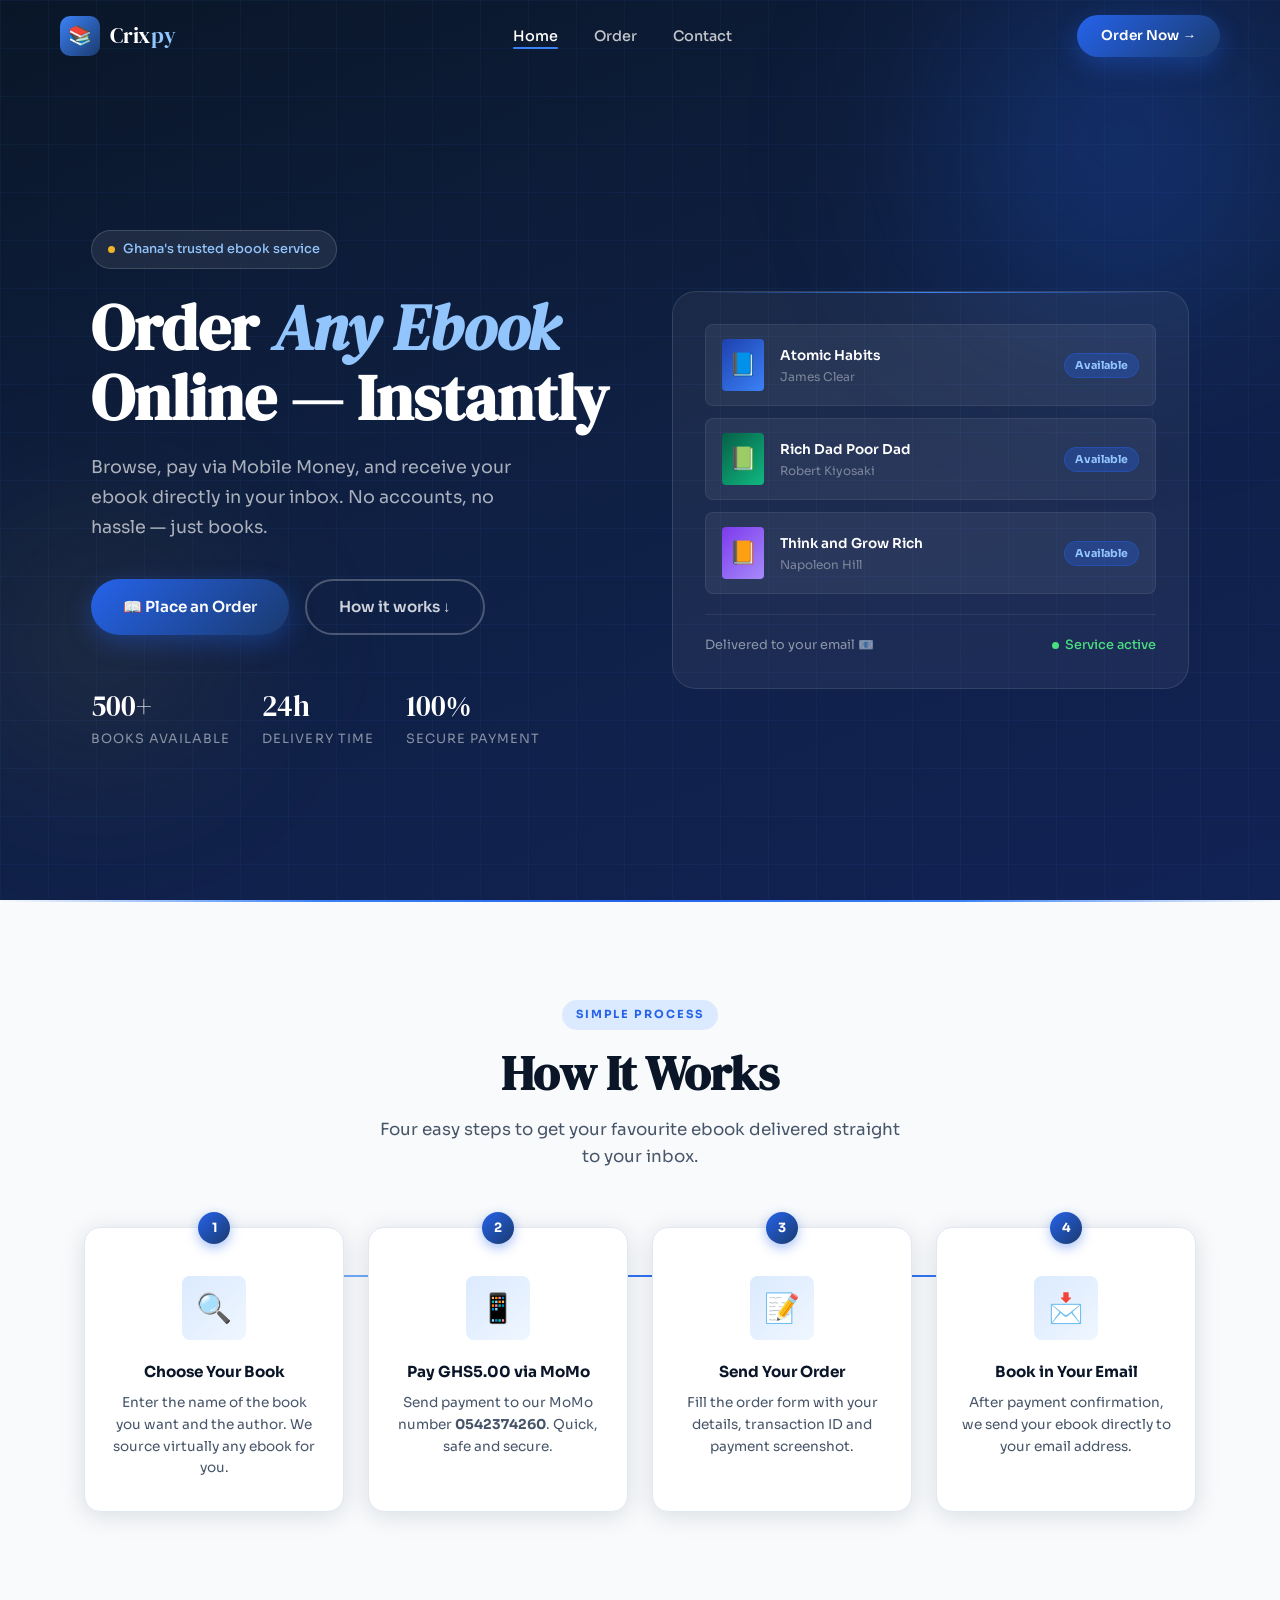
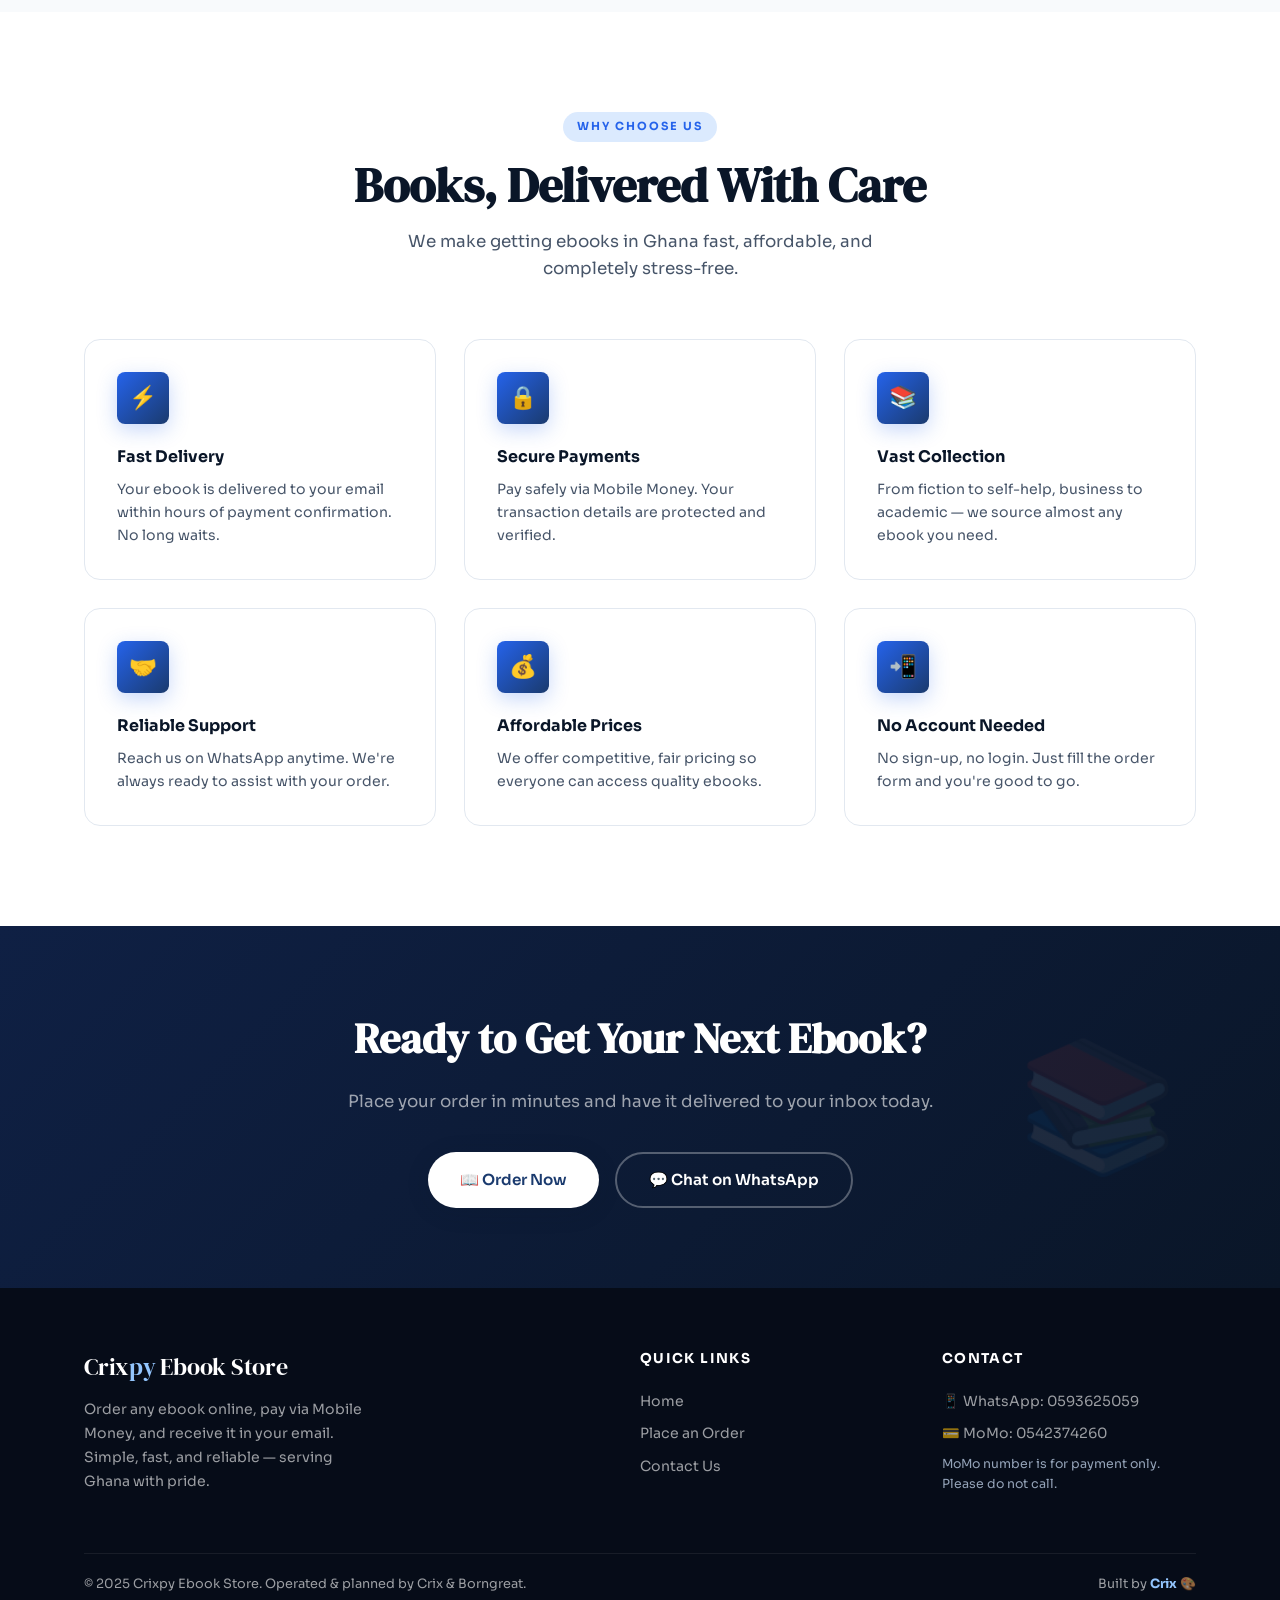
==== index.html @ cec389f7 "Update footer text for Crixpy Ebook Store" ====
<!DOCTYPE html>
<html lang="en">
<head>
  <meta charset="UTF-8" />
  <meta name="viewport" content="width=device-width, initial-scale=1.0" />
  <title>Crixpy Ebook Store — Order Any Ebook Online</title>
  <meta name="description" content="Order any ebook online, pay via Mobile Money, and receive it in your email. Fast, easy, and reliable." />
  <link rel="stylesheet" href="style.css" />
  <link rel="icon" href="data:image/svg+xml,<svg xmlns='http://www.w3.org/2000/svg' viewBox='0 0 100 100'><text y='.9em' font-size='90'>📚</text></svg>" />
</head>
<body>

  <!-- ════════════ NAVBAR ════════════ -->
  <nav class="navbar" id="navbar">
    <div class="nav-inner">
      <a href="index.html" class="nav-logo">
        <div class="nav-logo-icon">📚</div>
        <span class="nav-logo-text">Crix<span>py</span></span>
      </a>
      <ul class="nav-links">
        <li><a href="index.html">Home</a></li>
        <li><a href="order.html">Order</a></li>
        <li><a href="contact.html">Contact</a></li>
      </ul>
      <a href="order.html" class="btn btn-primary nav-cta" style="padding:10px 24px;font-size:0.85rem;">Order Now →</a>
      <button class="hamburger" id="hamburger" aria-label="Menu">
        <span></span><span></span><span></span>
      </button>
    </div>
  </nav>

  <!-- Mobile Menu -->
  <div class="mobile-menu" id="mobileMenu">
    <a href="index.html">🏠 Home</a>
    <a href="order.html">📖 Order</a>
    <a href="contact.html">📬 Contact</a>
    <a href="order.html" class="btn btn-primary" style="text-align:center;border-radius:8px;">Order Now →</a>
  </div>

  <!-- ════════════ HERO ════════════ -->
  <section class="hero">
    <div class="hero-bg-grid"></div>
    <div class="hero-orb hero-orb-1"></div>
    <div class="hero-orb hero-orb-2"></div>

    <div class="hero-inner">
      <!-- Left -->
      <div class="hero-content">
        <div class="hero-badge">
          <div class="hero-badge-dot"></div>
          Ghana's trusted ebook service
        </div>
        <h1 class="hero-title">
          Order <em>Any Ebook</em><br>Online — Instantly
        </h1>
        <p class="hero-sub">
          Browse, pay via Mobile Money, and receive your ebook directly in your inbox. No accounts, no hassle — just books.
        </p>
        <div class="hero-actions">
          <a href="order.html" class="btn btn-primary">📖 Place an Order</a>
          <a href="#how-it-works" class="btn btn-outline" style="color:rgba(255,255,255,0.8);border-color:rgba(255,255,255,0.25);">How it works ↓</a>
        </div>
        <div class="hero-stats">
          <div>
            <div class="hero-stat-num">500+</div>
            <div class="hero-stat-label">Books available</div>
          </div>
          <div>
            <div class="hero-stat-num">24h</div>
            <div class="hero-stat-label">Delivery time</div>
          </div>
          <div>
            <div class="hero-stat-num">100%</div>
            <div class="hero-stat-label">Secure payment</div>
          </div>
        </div>
      </div>

      <!-- Right visual -->
      <div class="hero-visual">
        <div class="hero-card">
          <div class="hero-book-stack">
            <div class="hero-book-item">
              <div class="hero-book-cover" style="background:linear-gradient(135deg,#1e40af,#3b82f6);">📘</div>
              <div class="hero-book-info">
                <div class="hero-book-title">Atomic Habits</div>
                <div class="hero-book-author">James Clear</div>
              </div>
              <div class="hero-book-badge">Available</div>
            </div>
            <div class="hero-book-item">
              <div class="hero-book-cover" style="background:linear-gradient(135deg,#065f46,#10b981);">📗</div>
              <div class="hero-book-info">
                <div class="hero-book-title">Rich Dad Poor Dad</div>
                <div class="hero-book-author">Robert Kiyosaki</div>
              </div>
              <div class="hero-book-badge">Available</div>
            </div>
            <div class="hero-book-item">
              <div class="hero-book-cover" style="background:linear-gradient(135deg,#7c3aed,#a78bfa);">📙</div>
              <div class="hero-book-info">
                <div class="hero-book-title">Think and Grow Rich</div>
                <div class="hero-book-author">Napoleon Hill</div>
              </div>
              <div class="hero-book-badge">Available</div>
            </div>
          </div>
          <div class="hero-card-footer">
            <span class="hero-card-footer-text">Delivered to your email 📧</span>
            <span class="hero-card-footer-badge">
              <span class="badge-dot-green"></span> Service active
            </span>
          </div>
        </div>
      </div>
    </div>
  </section>

  <!-- ════════════ HOW IT WORKS ════════════ -->
  <section class="how-it-works" id="how-it-works">
    <div class="container">
      <div class="text-center">
        <span class="section-label">Simple Process</span>
        <h2 class="section-title">How It Works</h2>
        <p class="section-sub">Four easy steps to get your favourite ebook delivered straight to your inbox.</p>
      </div>

      <div class="steps-grid">
        <div class="step-card">
          <div class="step-number">1</div>
          <div class="step-icon">🔍</div>
          <div class="step-title">Choose Your Book</div>
          <p class="step-desc">Enter the name of the book you want and the author. We source virtually any ebook for you.</p>
        </div>
        <div class="step-card">
          <div class="step-number">2</div>
          <div class="step-icon">📱</div>
          <div class="step-title">Pay GHS5.00 via MoMo</div>
          <p class="step-desc">Send payment to our MoMo number <strong>0542374260</strong>. Quick, safe and secure.</p>
        </div>
        <div class="step-card">
          <div class="step-number">3</div>
          <div class="step-icon">📝</div>
          <div class="step-title">Send Your Order</div>
          <p class="step-desc">Fill the order form with your details, transaction ID and payment screenshot.</p>
        </div>
        <div class="step-card">
          <div class="step-number">4</div>
          <div class="step-icon">📩</div>
          <div class="step-title">Book in Your Email</div>
          <p class="step-desc">After payment confirmation, we send your ebook directly to your email address.</p>
        </div>
      </div>
    </div>
  </section>

  <!-- ════════════ WHY US ════════════ -->
  <section class="why-us">
    <div class="container">
      <div class="text-center">
        <span class="section-label">Why Choose Us</span>
        <h2 class="section-title">Books, Delivered With Care</h2>
        <p class="section-sub">We make getting ebooks in Ghana fast, affordable, and completely stress-free.</p>
      </div>

      <div class="features-grid">
        <div class="feature-card">
          <div class="feature-icon">⚡</div>
          <div class="feature-title">Fast Delivery</div>
          <p class="feature-desc">Your ebook is delivered to your email within hours of payment confirmation. No long waits.</p>
        </div>
        <div class="feature-card">
          <div class="feature-icon">🔒</div>
          <div class="feature-title">Secure Payments</div>
          <p class="feature-desc">Pay safely via Mobile Money. Your transaction details are protected and verified.</p>
        </div>
        <div class="feature-card">
          <div class="feature-icon">📚</div>
          <div class="feature-title">Vast Collection</div>
          <p class="feature-desc">From fiction to self-help, business to academic — we source almost any ebook you need.</p>
        </div>
        <div class="feature-card">
          <div class="feature-icon">🤝</div>
          <div class="feature-title">Reliable Support</div>
          <p class="feature-desc">Reach us on WhatsApp anytime. We're always ready to assist with your order.</p>
        </div>
        <div class="feature-card">
          <div class="feature-icon">💰</div>
          <div class="feature-title">Affordable Prices</div>
          <p class="feature-desc">We offer competitive, fair pricing so everyone can access quality ebooks.</p>
        </div>
        <div class="feature-card">
          <div class="feature-icon">📲</div>
          <div class="feature-title">No Account Needed</div>
          <p class="feature-desc">No sign-up, no login. Just fill the order form and you're good to go.</p>
        </div>
      </div>
    </div>
  </section>

  <!-- ════════════ CTA BANNER ════════════ -->
  <section class="cta-banner">
    <div class="cta-inner">
      <h2 class="cta-title">Ready to Get Your Next Ebook?</h2>
      <p class="cta-sub">Place your order in minutes and have it delivered to your inbox today.</p>
      <div class="cta-actions">
        <a href="order.html" class="btn btn-white">📖 Order Now</a>
        <a href="https://wa.me/233593625059" target="_blank" class="btn btn-outline" style="color:#fff;border-color:rgba(255,255,255,0.3);">💬 Chat on WhatsApp</a>
      </div>
    </div>
  </section>

  <!-- ════════════ FOOTER ════════════ -->
  <footer class="footer">
    <div class="container">
      <div class="footer-grid">
        <div class="footer-brand">
          <span class="nav-logo-text">Crix<span style="color:var(--blue-300);">py</span> Ebook Store</span>
          <p>Order any ebook online, pay via Mobile Money, and receive it in your email. Simple, fast, and reliable — serving Ghana with pride.</p>
        </div>
        <div class="footer-col">
          <h4>Quick Links</h4>
          <a href="index.html">Home</a>
          <a href="order.html">Place an Order</a>
          <a href="contact.html">Contact Us</a>
        </div>
        <div class="footer-col">
          <h4>Contact</h4>
          <p>📱 WhatsApp: 0593625059</p>
          <p>💳 MoMo: 0542374260</p>
          <p style="font-size:0.78rem;color:var(--gray-400);margin-top:4px;">MoMo number is for payment only.<br>Please do not call.</p>
        </div>
      </div>
      <div class="footer-bottom">
        <span>© 2025 Crixpy Ebook Store. Operated & planned by Crix & Borngreat.</span>
        <span>Built by <strong style="color:var(--blue-300);">Crix</strong> 🎨</span>
      </div>
    </div>
  </footer>

  <script src="script.js"></script>
</body>
</html>
---- style.css ----
/* ============================================
   CRIXPY EBOOK STORE — Global Stylesheet
   ============================================ */

@import url('https://fonts.googleapis.com/css2?family=Sora:wght@300;400;500;600;700;800&family=DM+Serif+Display:ital@0;1&display=swap');

/* ── CSS Variables ── */
:root {
  --blue-900: #0a1628;
  --blue-800: #0f2044;
  --blue-700: #1a3a6e;
  --blue-600: #1e4d9b;
  --blue-500: #2563eb;
  --blue-400: #3b82f6;
  --blue-300: #93c5fd;
  --blue-100: #dbeafe;
  --gold:     #f0b429;
  --white:    #ffffff;
  --gray-50:  #f8fafc;
  --gray-100: #f1f5f9;
  --gray-200: #e2e8f0;
  --gray-400: #94a3b8;
  --gray-600: #475569;
  --gray-800: #1e293b;
  --black:    #060c18;

  --font-display: 'DM Serif Display', serif;
  --font-body:    'Sora', sans-serif;

  --radius-sm: 8px;
  --radius-md: 16px;
  --radius-lg: 24px;
  --radius-xl: 40px;

  --shadow-card: 0 4px 24px rgba(10, 22, 40, 0.12);
  --shadow-float: 0 16px 48px rgba(10, 22, 40, 0.22);
  --shadow-glow:  0 0 40px rgba(37, 99, 235, 0.25);

  --transition: all 0.35s cubic-bezier(0.4, 0, 0.2, 1);
}

/* ── Reset ── */
*, *::before, *::after { box-sizing: border-box; margin: 0; padding: 0; }
html { scroll-behavior: smooth; font-size: 16px; }
body {
  font-family: var(--font-body);
  background: var(--white);
  color: var(--gray-800);
  line-height: 1.6;
  overflow-x: hidden;
}
img { max-width: 100%; display: block; }
a { text-decoration: none; color: inherit; }
ul { list-style: none; }
button { cursor: pointer; font-family: var(--font-body); }

/* ── Utility ── */
.container { max-width: 1160px; margin: 0 auto; padding: 0 24px; }
.section-label {
  display: inline-block;
  font-size: 0.7rem;
  font-weight: 700;
  letter-spacing: 0.18em;
  text-transform: uppercase;
  color: var(--blue-500);
  background: var(--blue-100);
  padding: 6px 14px;
  border-radius: 100px;
  margin-bottom: 16px;
}
.section-title {
  font-family: var(--font-display);
  font-size: clamp(2rem, 5vw, 3rem);
  color: var(--blue-900);
  line-height: 1.15;
  margin-bottom: 16px;
}
.section-sub {
  color: var(--gray-600);
  font-size: 1.05rem;
  max-width: 540px;
}
.text-center { text-align: center; }
.text-center .section-sub { margin: 0 auto; }

/* ── Buttons ── */
.btn {
  display: inline-flex;
  align-items: center;
  gap: 8px;
  padding: 14px 32px;
  border-radius: 100px;
  font-size: 0.95rem;
  font-weight: 600;
  border: none;
  transition: var(--transition);
  position: relative;
  overflow: hidden;
}
.btn::after {
  content: '';
  position: absolute;
  inset: 0;
  background: rgba(255,255,255,0.12);
  opacity: 0;
  transition: opacity 0.25s;
}
.btn:hover::after { opacity: 1; }
.btn-primary {
  background: linear-gradient(135deg, var(--blue-500), var(--blue-700));
  color: var(--white);
  box-shadow: 0 8px 24px rgba(37, 99, 235, 0.35);
}
.btn-primary:hover {
  transform: translateY(-2px);
  box-shadow: 0 14px 32px rgba(37, 99, 235, 0.45);
}
.btn-outline {
  background: transparent;
  color: var(--blue-500);
  border: 2px solid var(--blue-400);
}
.btn-outline:hover {
  background: var(--blue-100);
  transform: translateY(-2px);
}
.btn-white {
  background: var(--white);
  color: var(--blue-700);
  box-shadow: var(--shadow-card);
}
.btn-white:hover { transform: translateY(-2px); box-shadow: var(--shadow-float); }

/* ── NAV ── */
.navbar {
  position: fixed;
  top: 0; left: 0; right: 0;
  z-index: 1000;
  padding: 0 24px;
  transition: var(--transition);
}
.navbar.scrolled {
  background: rgba(10, 22, 40, 0.92);
  backdrop-filter: blur(16px);
  border-bottom: 1px solid rgba(255,255,255,0.07);
  box-shadow: 0 4px 24px rgba(0,0,0,0.3);
}
.nav-inner {
  max-width: 1160px;
  margin: 0 auto;
  display: flex;
  align-items: center;
  justify-content: space-between;
  height: 72px;
}
.nav-logo {
  display: flex;
  align-items: center;
  gap: 10px;
}
.nav-logo-icon {
  width: 40px; height: 40px;
  background: linear-gradient(135deg, var(--blue-400), var(--blue-700));
  border-radius: 10px;
  display: flex;
  align-items: center;
  justify-content: center;
  font-size: 1.2rem;
}
.nav-logo-text {
  font-family: var(--font-display);
  font-size: 1.35rem;
  color: var(--white);
  letter-spacing: -0.01em;
}
.nav-logo-text span { color: var(--blue-300); }
.nav-links {
  display: flex;
  align-items: center;
  gap: 36px;
}
.nav-links a {
  color: rgba(255,255,255,0.75);
  font-size: 0.9rem;
  font-weight: 500;
  transition: color 0.2s;
  position: relative;
}
.nav-links a::after {
  content: '';
  position: absolute;
  bottom: -4px; left: 0; right: 0;
  height: 2px;
  background: var(--blue-400);
  transform: scaleX(0);
  transform-origin: left;
  transition: transform 0.3s;
  border-radius: 2px;
}
.nav-links a:hover, .nav-links a.active { color: var(--white); }
.nav-links a:hover::after, .nav-links a.active::after { transform: scaleX(1); }
.nav-cta { margin-left: 8px; }
.hamburger {
  display: none;
  flex-direction: column;
  gap: 5px;
  background: none;
  border: none;
  padding: 8px;
}
.hamburger span {
  display: block;
  width: 24px; height: 2px;
  background: var(--white);
  border-radius: 2px;
  transition: var(--transition);
}
.hamburger.open span:nth-child(1) { transform: translateY(7px) rotate(45deg); }
.hamburger.open span:nth-child(2) { opacity: 0; }
.hamburger.open span:nth-child(3) { transform: translateY(-7px) rotate(-45deg); }

/* Mobile nav */
.mobile-menu {
  display: none;
  position: fixed;
  top: 72px; left: 0; right: 0;
  background: rgba(10, 22, 40, 0.97);
  backdrop-filter: blur(16px);
  padding: 24px;
  z-index: 999;
  border-bottom: 1px solid rgba(255,255,255,0.1);
  flex-direction: column;
  gap: 16px;
  transform: translateY(-20px);
  opacity: 0;
  transition: var(--transition);
}
.mobile-menu.open {
  display: flex;
  transform: translateY(0);
  opacity: 1;
}
.mobile-menu a {
  color: rgba(255,255,255,0.85);
  font-size: 1.05rem;
  font-weight: 500;
  padding: 12px 0;
  border-bottom: 1px solid rgba(255,255,255,0.07);
  transition: color 0.2s;
}
.mobile-menu a:hover { color: var(--blue-300); }

/* ── HERO ── */
.hero {
  min-height: 100vh;
  background: linear-gradient(160deg, var(--blue-900) 0%, var(--blue-800) 50%, #112255 100%);
  position: relative;
  display: flex;
  align-items: center;
  padding-top: 80px;
  overflow: hidden;
}
.hero-bg-grid {
  position: absolute;
  inset: 0;
  background-image:
    linear-gradient(rgba(59,130,246,0.06) 1px, transparent 1px),
    linear-gradient(90deg, rgba(59,130,246,0.06) 1px, transparent 1px);
  background-size: 48px 48px;
}
.hero-orb {
  position: absolute;
  border-radius: 50%;
  filter: blur(80px);
  pointer-events: none;
}
.hero-orb-1 {
  width: 520px; height: 520px;
  background: radial-gradient(circle, rgba(37,99,235,0.35) 0%, transparent 70%);
  top: -120px; right: -100px;
  animation: float 7s ease-in-out infinite;
}
.hero-orb-2 {
  width: 360px; height: 360px;
  background: radial-gradient(circle, rgba(240,180,41,0.12) 0%, transparent 70%);
  bottom: 80px; left: -80px;
  animation: float 9s ease-in-out infinite reverse;
}
@keyframes float {
  0%, 100% { transform: translateY(0); }
  50%       { transform: translateY(-24px); }
}
.hero-inner {
  position: relative;
  z-index: 2;
  max-width: 1160px;
  margin: 0 auto;
  padding: 80px 24px;
  display: grid;
  grid-template-columns: 1fr 1fr;
  gap: 64px;
  align-items: center;
}
.hero-badge {
  display: inline-flex;
  align-items: center;
  gap: 8px;
  background: rgba(255,255,255,0.08);
  border: 1px solid rgba(255,255,255,0.15);
  border-radius: 100px;
  padding: 8px 16px;
  font-size: 0.8rem;
  color: var(--blue-300);
  font-weight: 500;
  margin-bottom: 24px;
  backdrop-filter: blur(8px);
  animation: fadeInUp 0.6s ease both;
}
.hero-badge-dot {
  width: 7px; height: 7px;
  background: var(--gold);
  border-radius: 50%;
  animation: pulse 2s ease-in-out infinite;
}
@keyframes pulse { 0%,100%{ opacity:1; transform:scale(1); } 50%{ opacity:0.5; transform:scale(1.4); } }
.hero-title {
  font-family: var(--font-display);
  font-size: clamp(2.6rem, 6vw, 4rem);
  color: var(--white);
  line-height: 1.1;
  margin-bottom: 20px;
  animation: fadeInUp 0.6s 0.1s ease both;
}
.hero-title em {
  font-style: italic;
  color: var(--blue-300);
}
.hero-sub {
  color: rgba(255,255,255,0.65);
  font-size: 1.1rem;
  line-height: 1.7;
  margin-bottom: 36px;
  max-width: 460px;
  animation: fadeInUp 0.6s 0.2s ease both;
}
.hero-actions {
  display: flex;
  gap: 16px;
  flex-wrap: wrap;
  animation: fadeInUp 0.6s 0.3s ease both;
}
.hero-stats {
  display: flex;
  gap: 32px;
  margin-top: 48px;
  animation: fadeInUp 0.6s 0.4s ease both;
}
.hero-stat-num {
  font-family: var(--font-display);
  font-size: 1.8rem;
  color: var(--white);
}
.hero-stat-label {
  font-size: 0.8rem;
  color: rgba(255,255,255,0.5);
  text-transform: uppercase;
  letter-spacing: 0.08em;
}
.hero-visual {
  animation: fadeInRight 0.8s 0.2s ease both;
  position: relative;
}
.hero-card {
  background: rgba(255,255,255,0.05);
  border: 1px solid rgba(255,255,255,0.1);
  border-radius: var(--radius-lg);
  padding: 32px;
  backdrop-filter: blur(12px);
  position: relative;
  overflow: hidden;
}
.hero-card::before {
  content: '';
  position: absolute;
  top: -1px; left: 20px; right: 20px;
  height: 2px;
  background: linear-gradient(90deg, transparent, var(--blue-400), transparent);
}
.hero-book-stack {
  display: flex;
  flex-direction: column;
  gap: 12px;
}
.hero-book-item {
  display: flex;
  align-items: center;
  gap: 16px;
  padding: 14px 16px;
  background: rgba(255,255,255,0.06);
  border-radius: var(--radius-sm);
  border: 1px solid rgba(255,255,255,0.07);
  transition: background 0.3s;
  animation: slideInRight 0.5s ease both;
}
.hero-book-item:nth-child(1) { animation-delay: 0.5s; }
.hero-book-item:nth-child(2) { animation-delay: 0.65s; }
.hero-book-item:nth-child(3) { animation-delay: 0.8s; }
.hero-book-item:hover { background: rgba(255,255,255,0.1); }
.hero-book-cover {
  width: 42px; height: 52px;
  border-radius: 4px;
  display: flex;
  align-items: center;
  justify-content: center;
  font-size: 1.4rem;
  flex-shrink: 0;
}
.hero-book-info { flex: 1; min-width: 0; }
.hero-book-title { color: var(--white); font-size: 0.85rem; font-weight: 600; }
.hero-book-author { color: rgba(255,255,255,0.4); font-size: 0.75rem; }
.hero-book-badge {
  font-size: 0.68rem;
  font-weight: 700;
  padding: 3px 10px;
  border-radius: 100px;
  background: rgba(37,99,235,0.3);
  color: var(--blue-300);
  border: 1px solid rgba(37,99,235,0.4);
  white-space: nowrap;
}
.hero-card-footer {
  margin-top: 20px;
  padding-top: 20px;
  border-top: 1px solid rgba(255,255,255,0.07);
  display: flex;
  align-items: center;
  justify-content: space-between;
}
.hero-card-footer-text { font-size: 0.8rem; color: rgba(255,255,255,0.5); }
.hero-card-footer-badge {
  display: flex;
  align-items: center;
  gap: 6px;
  font-size: 0.8rem;
  color: #4ade80;
  font-weight: 500;
}
.badge-dot-green {
  width: 7px; height: 7px;
  background: #4ade80;
  border-radius: 50%;
  animation: pulse 2s ease-in-out infinite;
}

/* ── HOW IT WORKS ── */
.how-it-works {
  padding: 100px 0;
  background: var(--gray-50);
  position: relative;
  overflow: hidden;
}
.how-it-works::before {
  content: '';
  position: absolute;
  top: -2px; left: 0; right: 0;
  height: 4px;
  background: linear-gradient(90deg, transparent, var(--blue-400), var(--blue-500), var(--blue-400), transparent);
}
.steps-grid {
  display: grid;
  grid-template-columns: repeat(4, 1fr);
  gap: 24px;
  margin-top: 56px;
  position: relative;
}
.steps-grid::before {
  content: '';
  position: absolute;
  top: 48px;
  left: calc(12.5% + 32px);
  right: calc(12.5% + 32px);
  height: 2px;
  background: linear-gradient(90deg, var(--blue-300), var(--blue-400), var(--blue-500), var(--blue-400));
  border-radius: 2px;
}
.step-card {
  background: var(--white);
  border-radius: var(--radius-md);
  padding: 32px 24px;
  text-align: center;
  box-shadow: var(--shadow-card);
  border: 1px solid var(--gray-200);
  position: relative;
  transition: var(--transition);
  opacity: 0;
  transform: translateY(24px);
}
.step-card.visible {
  opacity: 1;
  transform: translateY(0);
}
.step-card:hover {
  transform: translateY(-6px);
  box-shadow: var(--shadow-float);
  border-color: var(--blue-300);
}
.step-number {
  position: absolute;
  top: -16px; left: 50%;
  transform: translateX(-50%);
  width: 32px; height: 32px;
  background: linear-gradient(135deg, var(--blue-500), var(--blue-700));
  color: var(--white);
  border-radius: 50%;
  display: flex;
  align-items: center;
  justify-content: center;
  font-size: 0.8rem;
  font-weight: 700;
  box-shadow: 0 4px 12px rgba(37,99,235,0.4);
}
.step-icon {
  width: 64px; height: 64px;
  margin: 16px auto 20px;
  background: linear-gradient(135deg, var(--blue-100), var(--blue-50, #eff6ff));
  border-radius: var(--radius-sm);
  display: flex;
  align-items: center;
  justify-content: center;
  font-size: 1.8rem;
  transition: transform 0.3s;
}
.step-card:hover .step-icon { transform: scale(1.1) rotate(-5deg); }
.step-title {
  font-weight: 700;
  font-size: 0.95rem;
  color: var(--blue-900);
  margin-bottom: 8px;
}
.step-desc {
  font-size: 0.85rem;
  color: var(--gray-600);
  line-height: 1.6;
}

/* ── WHY US ── */
.why-us {
  padding: 100px 0;
  background: var(--white);
}
.features-grid {
  display: grid;
  grid-template-columns: repeat(3, 1fr);
  gap: 28px;
  margin-top: 56px;
}
.feature-card {
  padding: 32px;
  border-radius: var(--radius-md);
  border: 1px solid var(--gray-200);
  transition: var(--transition);
  opacity: 0;
  transform: translateY(20px);
  position: relative;
  overflow: hidden;
}
.feature-card::before {
  content: '';
  position: absolute;
  inset: 0;
  background: linear-gradient(135deg, rgba(37,99,235,0.03), transparent);
  opacity: 0;
  transition: opacity 0.3s;
}
.feature-card.visible { opacity: 1; transform: translateY(0); }
.feature-card:hover { border-color: var(--blue-300); transform: translateY(-4px); box-shadow: var(--shadow-card); }
.feature-card:hover::before { opacity: 1; }
.feature-icon {
  width: 52px; height: 52px;
  background: linear-gradient(135deg, var(--blue-500), var(--blue-700));
  border-radius: var(--radius-sm);
  display: flex;
  align-items: center;
  justify-content: center;
  font-size: 1.4rem;
  margin-bottom: 20px;
  box-shadow: 0 6px 20px rgba(37,99,235,0.25);
}
.feature-title { font-weight: 700; font-size: 1rem; margin-bottom: 8px; color: var(--blue-900); }
.feature-desc { font-size: 0.88rem; color: var(--gray-600); line-height: 1.65; }

/* ── CTA BANNER ── */
.cta-banner {
  padding: 80px 0;
  background: linear-gradient(135deg, var(--blue-800), var(--blue-900));
  position: relative;
  overflow: hidden;
}
.cta-banner::after {
  content: '📚';
  position: absolute;
  right: 8%;
  top: 50%;
  transform: translateY(-50%);
  font-size: 8rem;
  opacity: 0.08;
  pointer-events: none;
}
.cta-inner {
  max-width: 700px;
  margin: 0 auto;
  text-align: center;
  padding: 0 24px;
  position: relative;
  z-index: 1;
}
.cta-title {
  font-family: var(--font-display);
  font-size: clamp(1.8rem, 4vw, 2.6rem);
  color: var(--white);
  margin-bottom: 16px;
}
.cta-sub { color: rgba(255,255,255,0.6); margin-bottom: 36px; font-size: 1.05rem; }
.cta-actions { display: flex; gap: 16px; justify-content: center; flex-wrap: wrap; }

/* ── FOOTER ── */
.footer {
  background: var(--black);
  color: rgba(255,255,255,0.6);
  padding: 60px 0 0;
}
.footer-grid {
  display: grid;
  grid-template-columns: 2fr 1fr 1fr;
  gap: 48px;
  padding-bottom: 48px;
  border-bottom: 1px solid rgba(255,255,255,0.07);
}
.footer-brand .nav-logo-text { font-size: 1.5rem; margin-bottom: 12px; display: block; }
.footer-brand p { font-size: 0.88rem; line-height: 1.7; max-width: 280px; }
.footer-col h4 { color: var(--white); font-size: 0.85rem; font-weight: 700; text-transform: uppercase; letter-spacing: 0.1em; margin-bottom: 20px; }
.footer-col a, .footer-col p { display: block; font-size: 0.88rem; margin-bottom: 10px; transition: color 0.2s; }
.footer-col a:hover { color: var(--blue-300); }
.footer-bottom {
  padding: 20px 0;
  display: flex;
  align-items: center;
  justify-content: space-between;
  font-size: 0.8rem;
  flex-wrap: wrap;
  gap: 12px;
}
.footer-bottom a { color: var(--blue-300); }

/* ── PAGE HEADER ── */
.page-header {
  background: linear-gradient(160deg, var(--blue-900), var(--blue-800));
  padding: 140px 24px 80px;
  text-align: center;
  position: relative;
  overflow: hidden;
}
.page-header::before {
  content: '';
  position: absolute;
  inset: 0;
  background-image:
    linear-gradient(rgba(59,130,246,0.05) 1px, transparent 1px),
    linear-gradient(90deg, rgba(59,130,246,0.05) 1px, transparent 1px);
  background-size: 48px 48px;
}
.page-header h1 {
  font-family: var(--font-display);
  font-size: clamp(2.2rem, 5vw, 3.2rem);
  color: var(--white);
  position: relative;
}
.page-header p {
  color: rgba(255,255,255,0.6);
  margin-top: 12px;
  font-size: 1.05rem;
  position: relative;
}
.page-breadcrumb {
  display: flex;
  align-items: center;
  justify-content: center;
  gap: 8px;
  font-size: 0.82rem;
  color: rgba(255,255,255,0.4);
  margin-bottom: 16px;
  position: relative;
}
.page-breadcrumb a { color: var(--blue-300); }
.page-breadcrumb a:hover { color: var(--white); }

/* ── ORDER PAGE ── */
.order-section {
  padding: 80px 0;
  background: var(--gray-50);
}
.order-layout {
  display: grid;
  grid-template-columns: 1fr 380px;
  gap: 40px;
  align-items: start;
}
.order-form-wrap {
  background: var(--white);
  border-radius: var(--radius-lg);
  padding: 48px;
  box-shadow: var(--shadow-card);
  border: 1px solid var(--gray-200);
}
.order-form-title {
  font-family: var(--font-display);
  font-size: 1.8rem;
  color: var(--blue-900);
  margin-bottom: 8px;
}
.order-form-sub { color: var(--gray-600); font-size: 0.9rem; margin-bottom: 32px; }
.form-row { display: grid; grid-template-columns: 1fr 1fr; gap: 20px; }
.form-group { margin-bottom: 20px; }
.form-group label {
  display: block;
  font-size: 0.82rem;
  font-weight: 600;
  color: var(--blue-900);
  margin-bottom: 8px;
  text-transform: uppercase;
  letter-spacing: 0.04em;
}
.form-group input,
.form-group textarea,
.form-group select {
  width: 100%;
  padding: 14px 18px;
  border: 1.5px solid var(--gray-200);
  border-radius: var(--radius-sm);
  font-family: var(--font-body);
  font-size: 0.93rem;
  color: var(--gray-800);
  background: var(--white);
  transition: var(--transition);
  outline: none;
}
.form-group input:focus,
.form-group textarea:focus,
.form-group select:focus {
  border-color: var(--blue-500);
  box-shadow: 0 0 0 4px rgba(37,99,235,0.1);
}
.form-group input::placeholder,
.form-group textarea::placeholder { color: var(--gray-400); }
.form-group textarea { resize: vertical; min-height: 120px; }
.file-upload-label {
  display: flex;
  align-items: center;
  gap: 12px;
  padding: 14px 18px;
  border: 1.5px dashed var(--gray-200);
  border-radius: var(--radius-sm);
  cursor: pointer;
  transition: var(--transition);
  color: var(--gray-600);
  font-size: 0.88rem;
}
.file-upload-label:hover { border-color: var(--blue-400); background: var(--blue-100); color: var(--blue-700); }
.file-upload-label input { display: none; }
.file-upload-icon { font-size: 1.3rem; }
.form-btn { width: 100%; padding: 16px; font-size: 1rem; border-radius: var(--radius-sm); margin-top: 8px; }

/* Payment sidebar */
.payment-sidebar { position: sticky; top: 100px; }
.payment-card {
  background: var(--white);
  border-radius: var(--radius-lg);
  padding: 32px;
  box-shadow: var(--shadow-card);
  border: 1px solid var(--gray-200);
  margin-bottom: 24px;
}
.payment-card-title {
  font-weight: 700;
  font-size: 0.85rem;
  text-transform: uppercase;
  letter-spacing: 0.1em;
  color: var(--blue-700);
  margin-bottom: 20px;
  display: flex;
  align-items: center;
  gap: 8px;
}
.payment-number-box {
  background: linear-gradient(135deg, var(--blue-900), var(--blue-700));
  color: var(--white);
  border-radius: var(--radius-sm);
  padding: 20px;
  text-align: center;
  margin-bottom: 16px;
  position: relative;
  overflow: hidden;
}
.payment-number-box::before {
  content: '📱';
  position: absolute;
  right: 16px; top: 50%;
  transform: translateY(-50%);
  font-size: 2rem;
  opacity: 0.15;
}
.payment-number {
  font-family: var(--font-display);
  font-size: 1.7rem;
  letter-spacing: 0.04em;
}
.payment-number-label { font-size: 0.78rem; opacity: 0.6; margin-top: 4px; }
.payment-note {
  background: #fef3c7;
  border: 1px solid #fcd34d;
  border-radius: var(--radius-sm);
  padding: 12px 16px;
  font-size: 0.82rem;
  color: #92400e;
  display: flex;
  gap: 8px;
  align-items: flex-start;
}
.steps-mini { margin-top: 24px; }
.step-mini-item {
  display: flex;
  gap: 12px;
  align-items: flex-start;
  margin-bottom: 16px;
  font-size: 0.85rem;
  color: var(--gray-600);
}
.step-mini-num {
  width: 24px; height: 24px;
  background: var(--blue-100);
  color: var(--blue-700);
  border-radius: 50%;
  display: flex;
  align-items: center;
  justify-content: center;
  font-size: 0.72rem;
  font-weight: 700;
  flex-shrink: 0;
}

/* ── CONTACT PAGE ── */
.contact-section { padding: 80px 0; background: var(--gray-50); }
.contact-layout {
  display: grid;
  grid-template-columns: 1fr 400px;
  gap: 48px;
  align-items: start;
}
.contact-form-wrap {
  background: var(--white);
  border-radius: var(--radius-lg);
  padding: 48px;
  box-shadow: var(--shadow-card);
  border: 1px solid var(--gray-200);
}
.contact-info-card {
  background: linear-gradient(160deg, var(--blue-900), var(--blue-800));
  border-radius: var(--radius-lg);
  padding: 40px 32px;
  color: var(--white);
  margin-bottom: 24px;
}
.contact-info-title {
  font-family: var(--font-display);
  font-size: 1.5rem;
  margin-bottom: 8px;
}
.contact-info-sub { color: rgba(255,255,255,0.55); font-size: 0.88rem; margin-bottom: 32px; }
.contact-info-item {
  display: flex;
  gap: 16px;
  margin-bottom: 24px;
  align-items: flex-start;
}
.contact-info-icon {
  width: 44px; height: 44px;
  background: rgba(255,255,255,0.1);
  border-radius: 10px;
  display: flex;
  align-items: center;
  justify-content: center;
  font-size: 1.1rem;
  flex-shrink: 0;
}
.contact-info-label { font-size: 0.75rem; color: rgba(255,255,255,0.4); text-transform: uppercase; letter-spacing: 0.08em; margin-bottom: 4px; }
.contact-info-value { font-weight: 600; font-size: 0.95rem; }
.contact-info-note { font-size: 0.78rem; color: rgba(255,255,255,0.45); margin-top: 3px; }
.map-placeholder {
  background: var(--white);
  border-radius: var(--radius-md);
  overflow: hidden;
  border: 1px solid var(--gray-200);
  box-shadow: var(--shadow-card);
}
.map-embed {
  width: 100%;
  height: 200px;
  background: linear-gradient(135deg, var(--blue-100), #eff6ff);
  display: flex;
  align-items: center;
  justify-content: center;
  flex-direction: column;
  gap: 8px;
  color: var(--blue-600);
  font-size: 0.88rem;
}
.map-embed-icon { font-size: 2.5rem; }
.wa-btn {
  display: flex;
  align-items: center;
  gap: 12px;
  background: #25d366;
  color: var(--white);
  padding: 14px 24px;
  border-radius: var(--radius-sm);
  font-weight: 600;
  font-size: 0.95rem;
  transition: var(--transition);
  margin-top: 24px;
}
.wa-btn:hover { background: #128c7e; transform: translateY(-2px); box-shadow: 0 8px 24px rgba(37,211,102,0.3); }
.wa-btn-icon { font-size: 1.3rem; }

/* ── POPUP / MODAL ── */
.popup-overlay {
  position: fixed;
  inset: 0;
  background: rgba(10, 22, 40, 0.7);
  backdrop-filter: blur(6px);
  z-index: 2000;
  display: flex;
  align-items: center;
  justify-content: center;
  padding: 24px;
  opacity: 0;
  visibility: hidden;
  transition: var(--transition);
}
.popup-overlay.active { opacity: 1; visibility: visible; }
.popup-box {
  background: var(--white);
  border-radius: var(--radius-lg);
  padding: 48px 40px;
  max-width: 480px;
  width: 100%;
  text-align: center;
  transform: scale(0.9) translateY(20px);
  transition: var(--transition);
  box-shadow: var(--shadow-float);
}
.popup-overlay.active .popup-box { transform: scale(1) translateY(0); }
.popup-icon { font-size: 3.5rem; margin-bottom: 16px; }
.popup-title {
  font-family: var(--font-display);
  font-size: 1.6rem;
  color: var(--blue-900);
  margin-bottom: 12px;
}
.popup-text { color: var(--gray-600); line-height: 1.7; margin-bottom: 28px; font-size: 0.95rem; }
.popup-close { min-width: 160px; }

/* ── ANIMATIONS ── */
@keyframes fadeInUp {
  from { opacity: 0; transform: translateY(28px); }
  to   { opacity: 1; transform: translateY(0); }
}
@keyframes fadeInRight {
  from { opacity: 0; transform: translateX(40px); }
  to   { opacity: 1; transform: translateX(0); }
}
@keyframes slideInRight {
  from { opacity: 0; transform: translateX(20px); }
  to   { opacity: 1; transform: translateX(0); }
}

/* ── RESPONSIVE ── */
@media (max-width: 1024px) {
  .hero-inner { grid-template-columns: 1fr; gap: 48px; }
  .hero-visual { max-width: 500px; margin: 0 auto; }
  .steps-grid { grid-template-columns: repeat(2, 1fr); }
  .steps-grid::before { display: none; }
  .features-grid { grid-template-columns: repeat(2, 1fr); }
  .order-layout { grid-template-columns: 1fr; }
  .payment-sidebar { position: static; }
  .contact-layout { grid-template-columns: 1fr; }
  .footer-grid { grid-template-columns: 1fr 1fr; }
}

@media (max-width: 768px) {
  .nav-links, .nav-cta { display: none; }
  .hamburger { display: flex; }
  .steps-grid { grid-template-columns: 1fr 1fr; }
  .features-grid { grid-template-columns: 1fr; }
  .form-row { grid-template-columns: 1fr; }
  .order-form-wrap, .contact-form-wrap { padding: 28px 20px; }
  .hero-stats { gap: 20px; flex-wrap: wrap; }
  .footer-grid { grid-template-columns: 1fr; gap: 32px; }
}

@media (max-width: 520px) {
  .steps-grid { grid-template-columns: 1fr; }
  .hero-actions { flex-direction: column; }
  .cta-actions { flex-direction: column; align-items: center; }
}
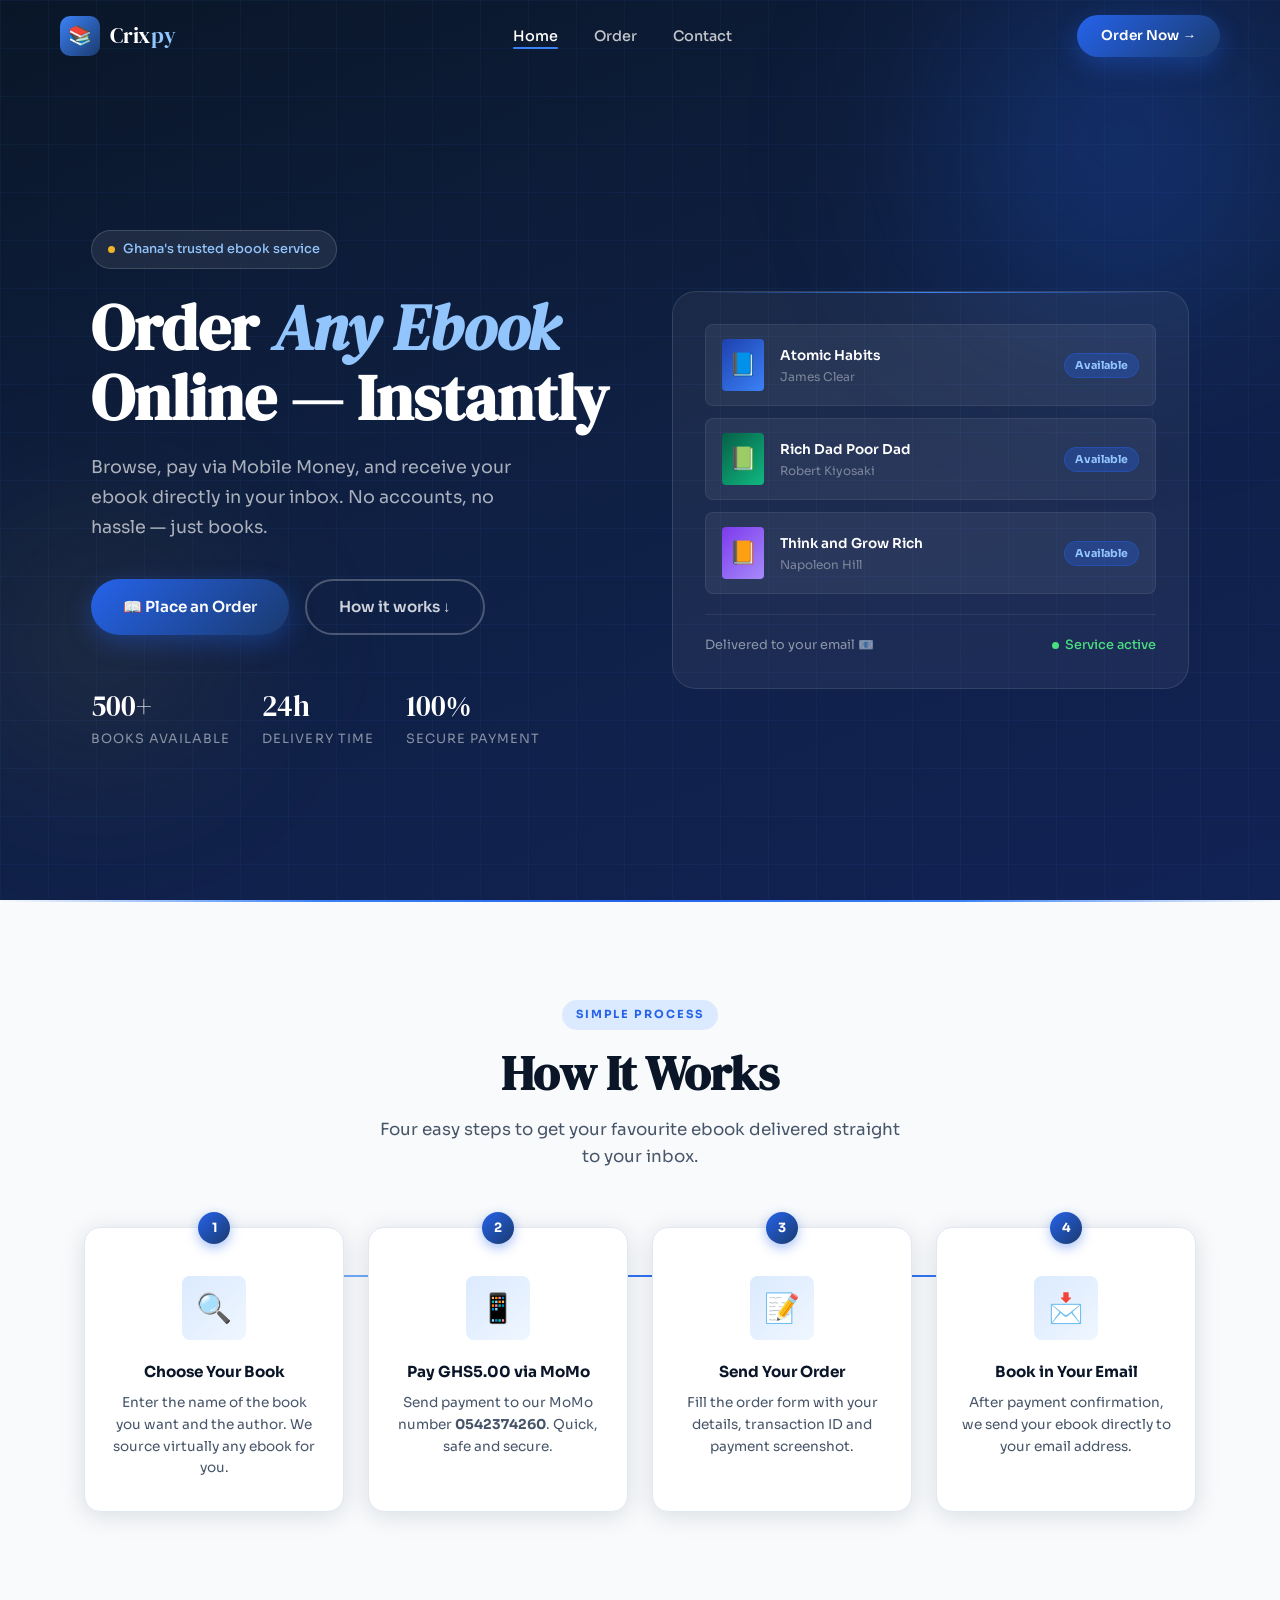
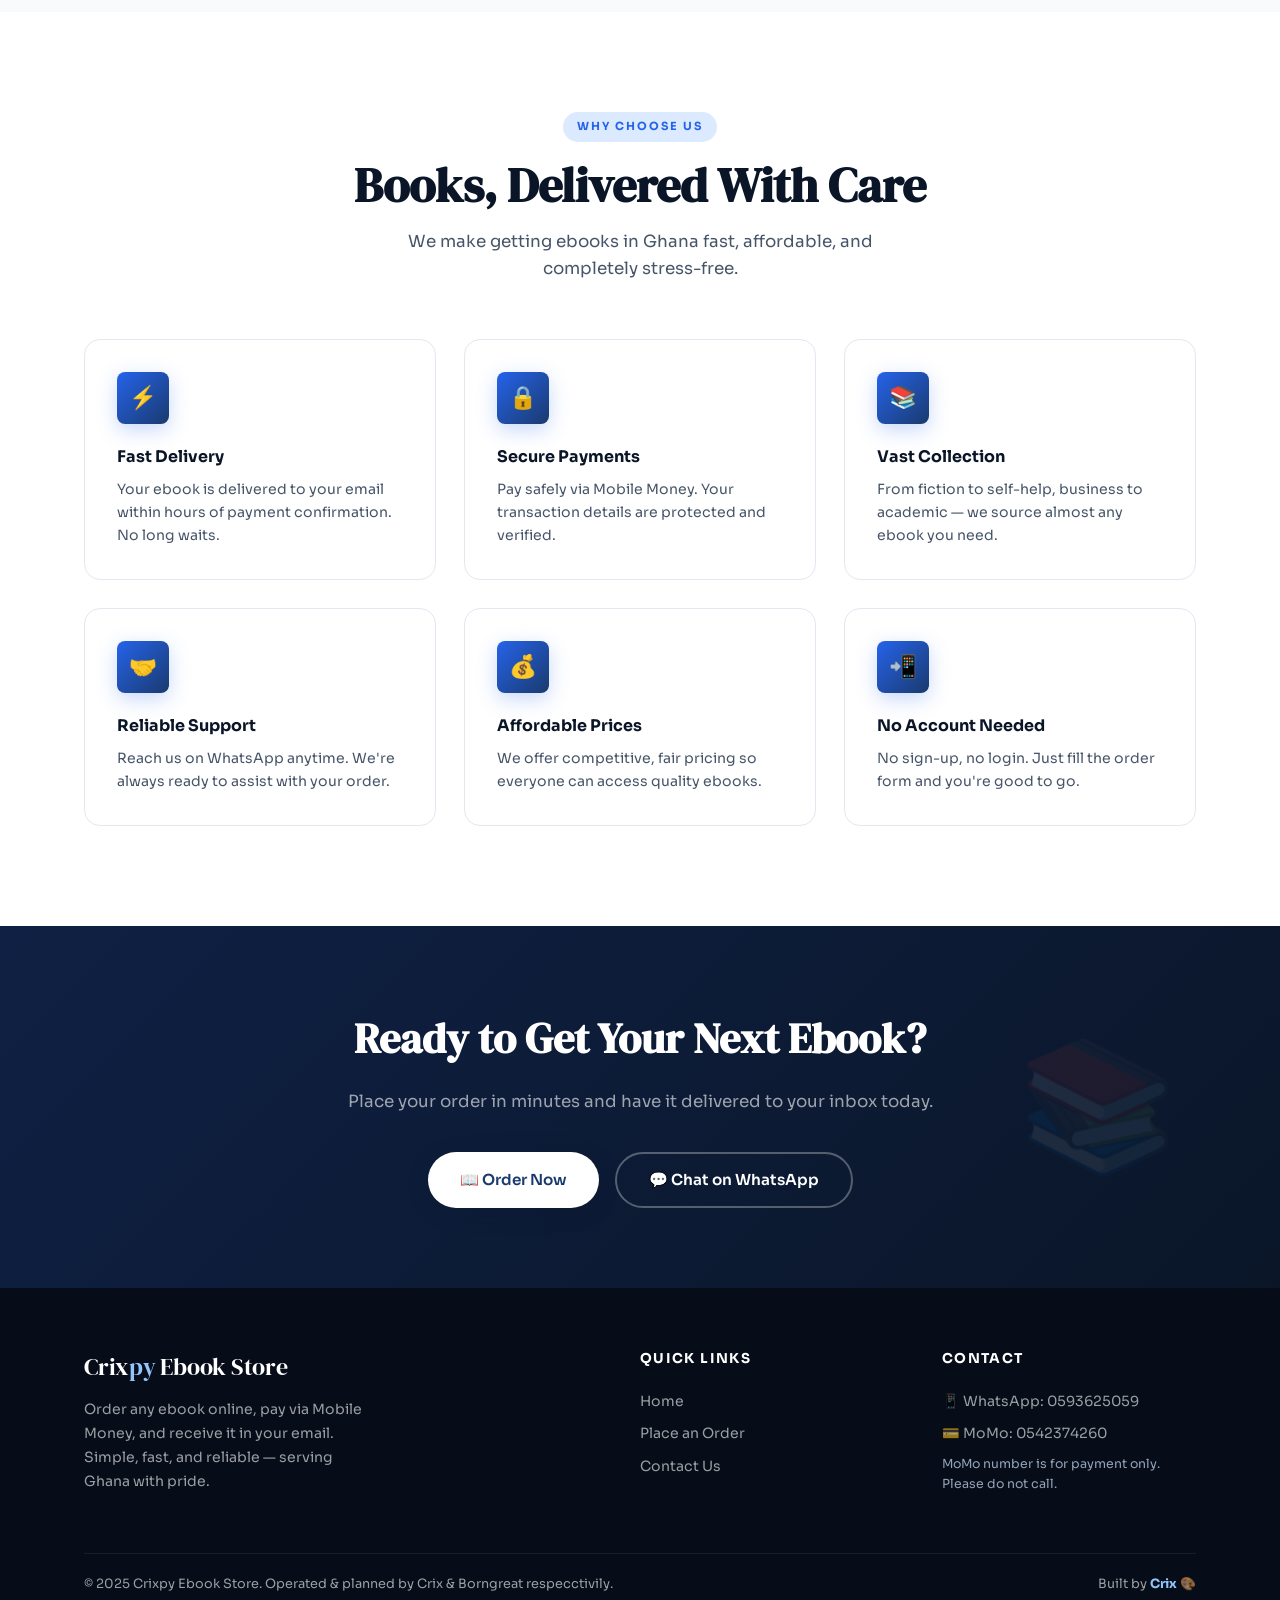
==== commit 2312975c: "Correct typo in footer copyright text" ====
--- a/index.html
+++ b/index.html
@@ -232,7 +232,7 @@
         </div>
       </div>
       <div class="footer-bottom">
-        <span>© 2025 Crixpy Ebook Store. Operated & planned by Crix & Borngreat.</span>
+        <span>© 2025 Crixpy Ebook Store. Operated & planned by Crix & Borngreat respecctivily.</span>
         <span>Built by <strong style="color:var(--blue-300);">Crix</strong> 🎨</span>
       </div>
     </div>
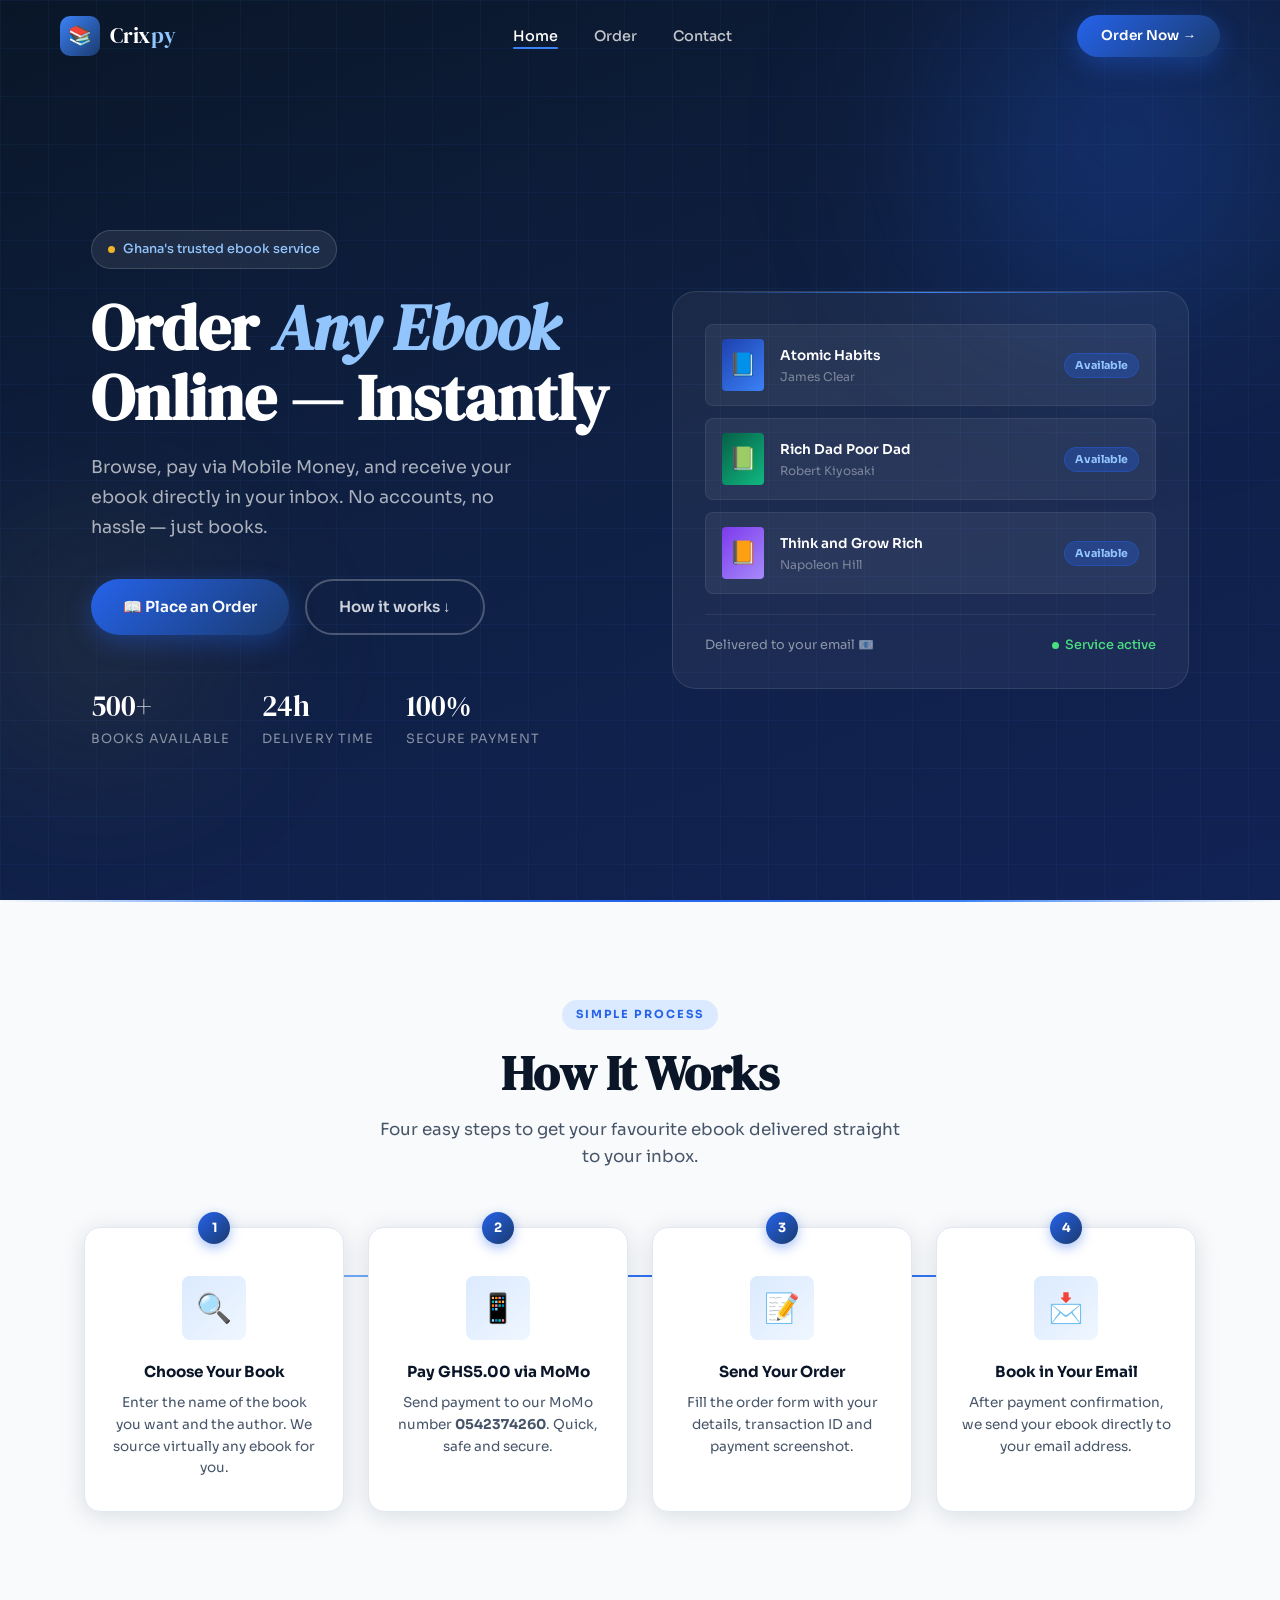
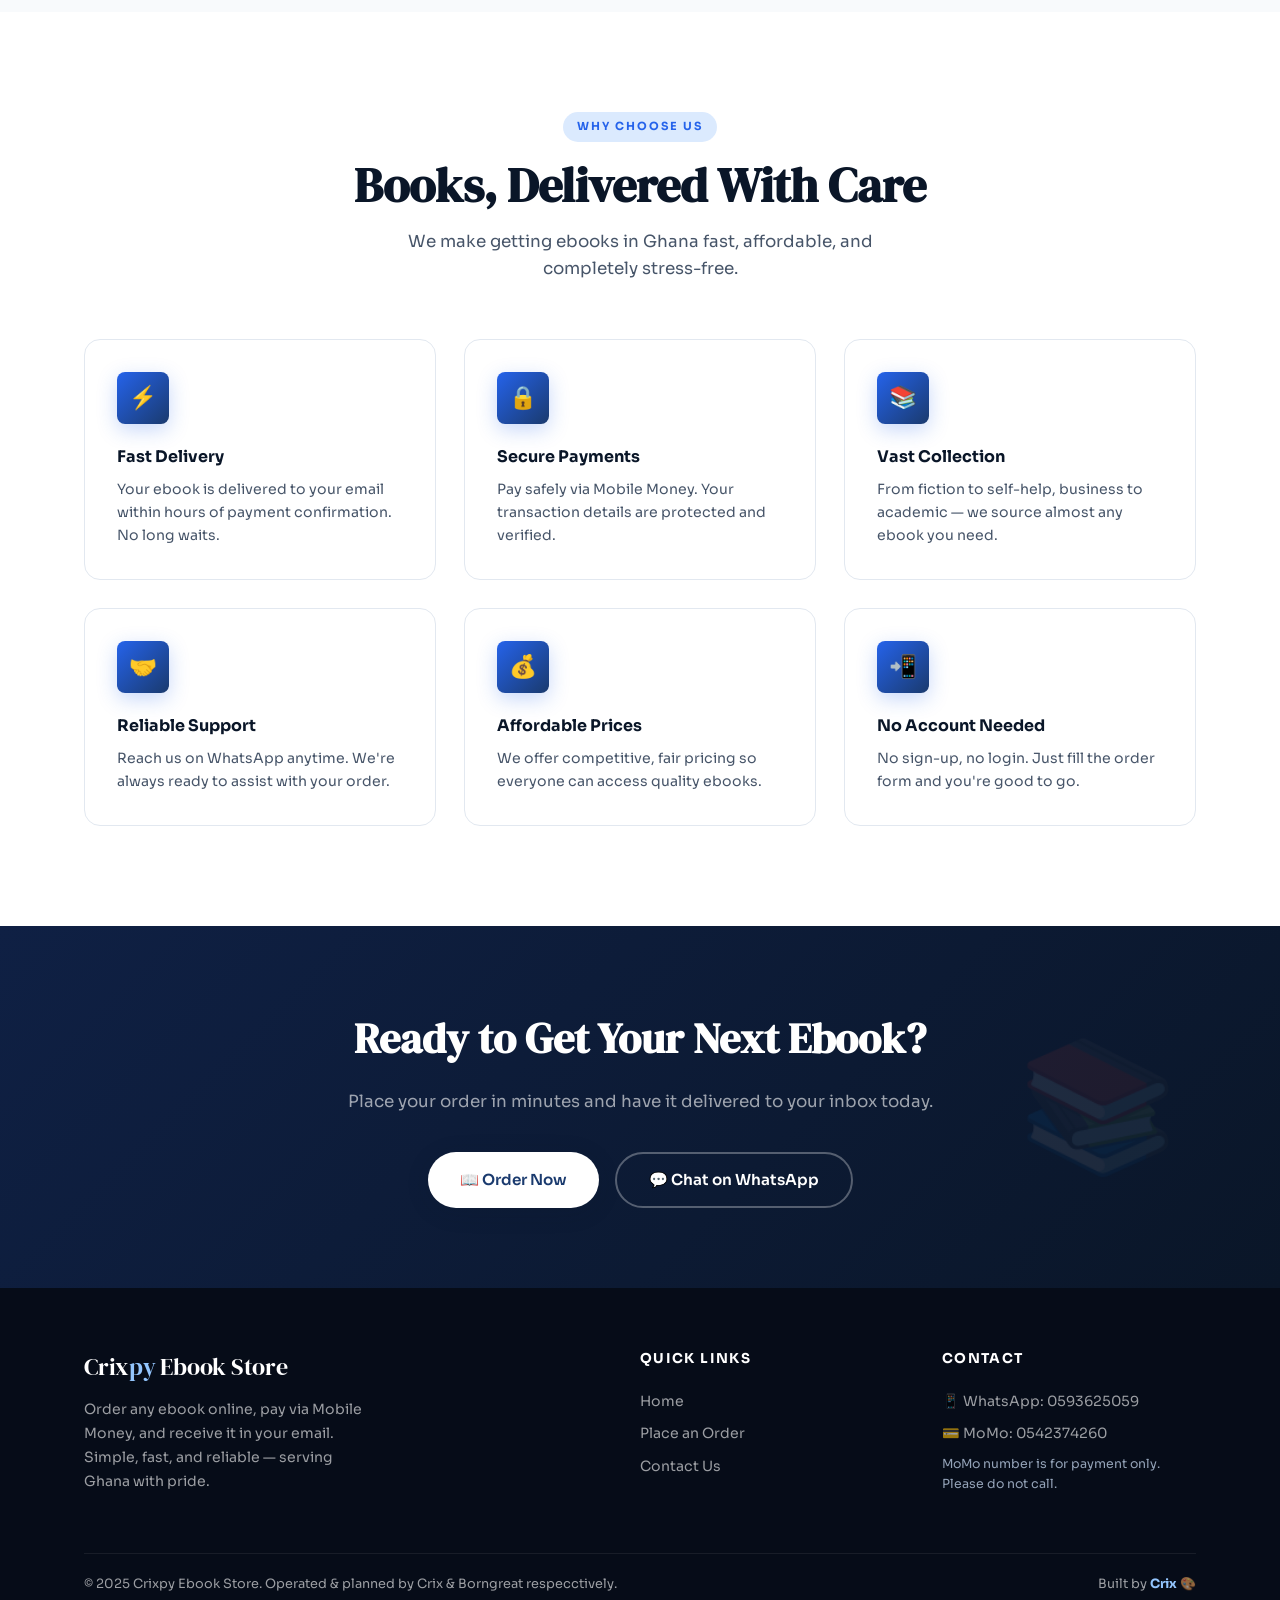
==== commit b2c41222: "Fix typo in footer text" ====
--- a/index.html
+++ b/index.html
@@ -232,7 +232,7 @@
         </div>
       </div>
       <div class="footer-bottom">
-        <span>© 2025 Crixpy Ebook Store. Operated & planned by Crix & Borngreat respecctivily.</span>
+        <span>© 2025 Crixpy Ebook Store. Operated & planned by Crix & Borngreat respecctively.</span>
         <span>Built by <strong style="color:var(--blue-300);">Crix</strong> 🎨</span>
       </div>
     </div>
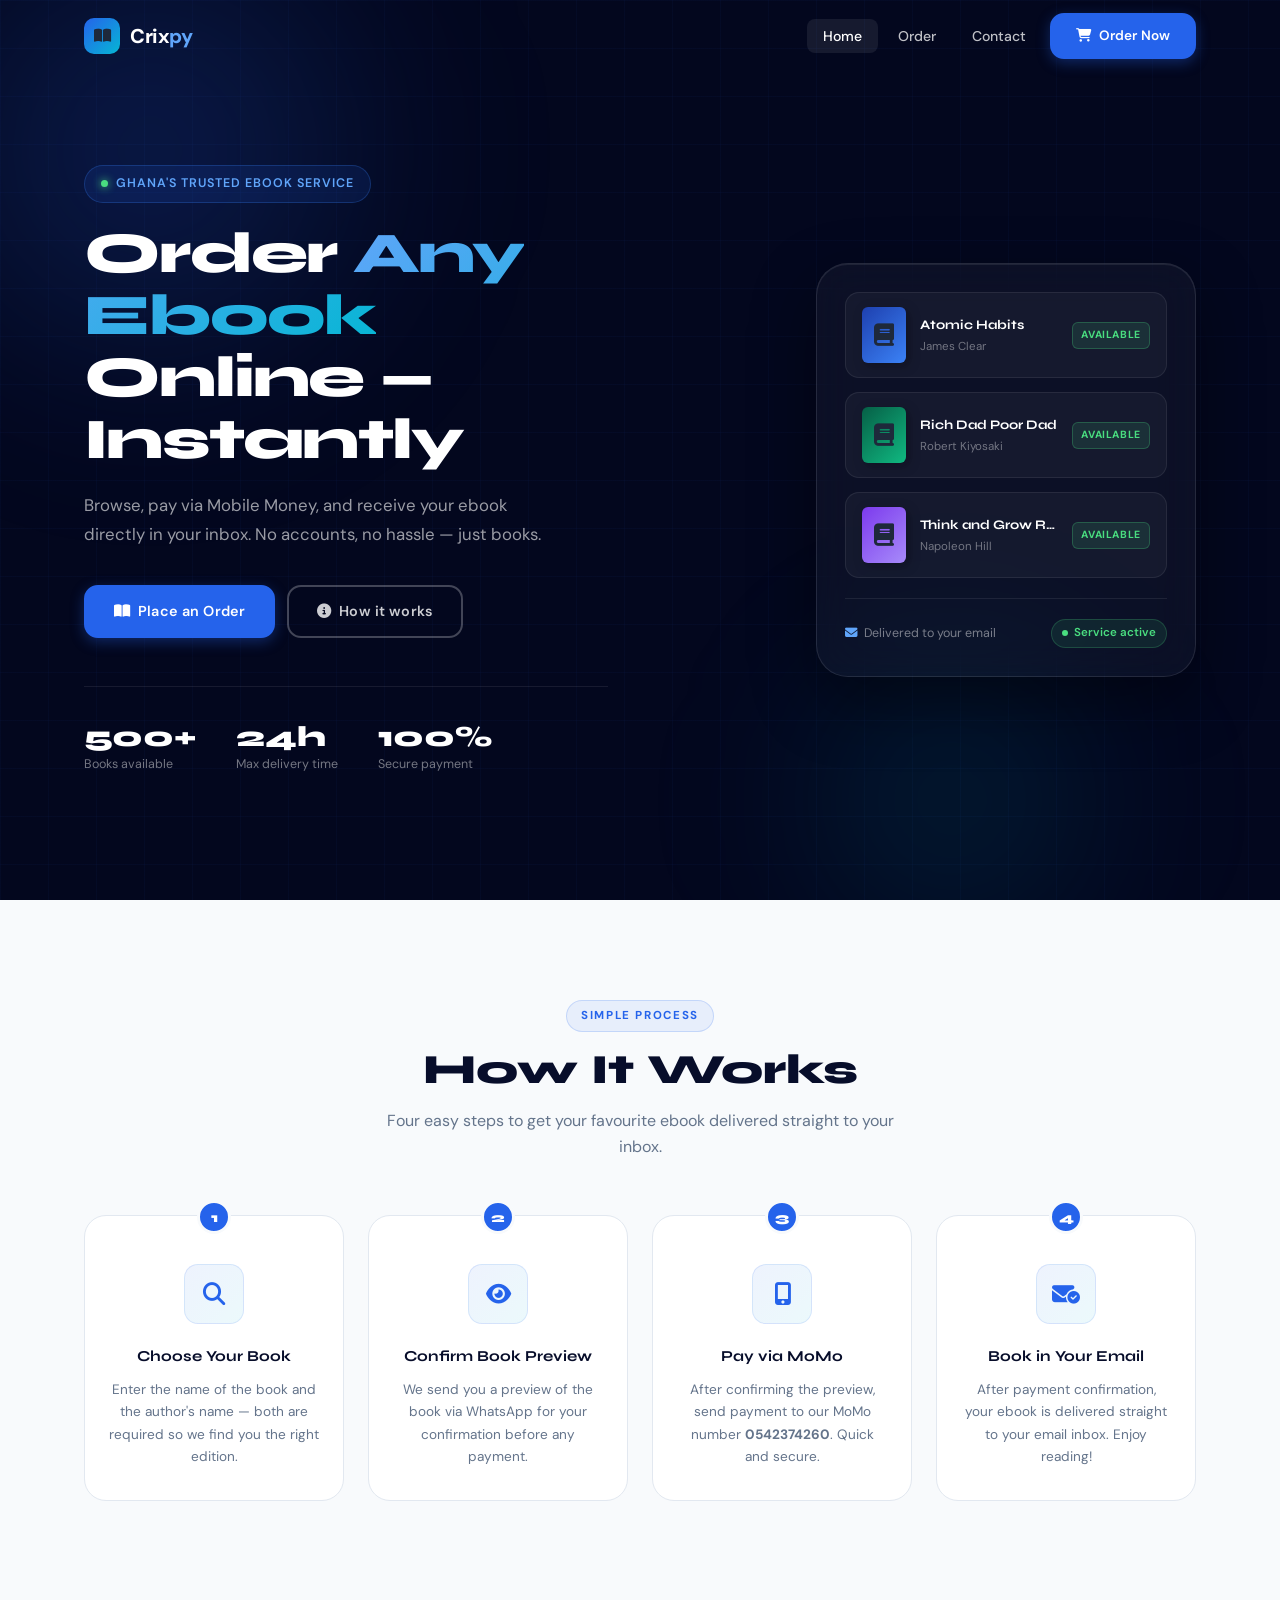
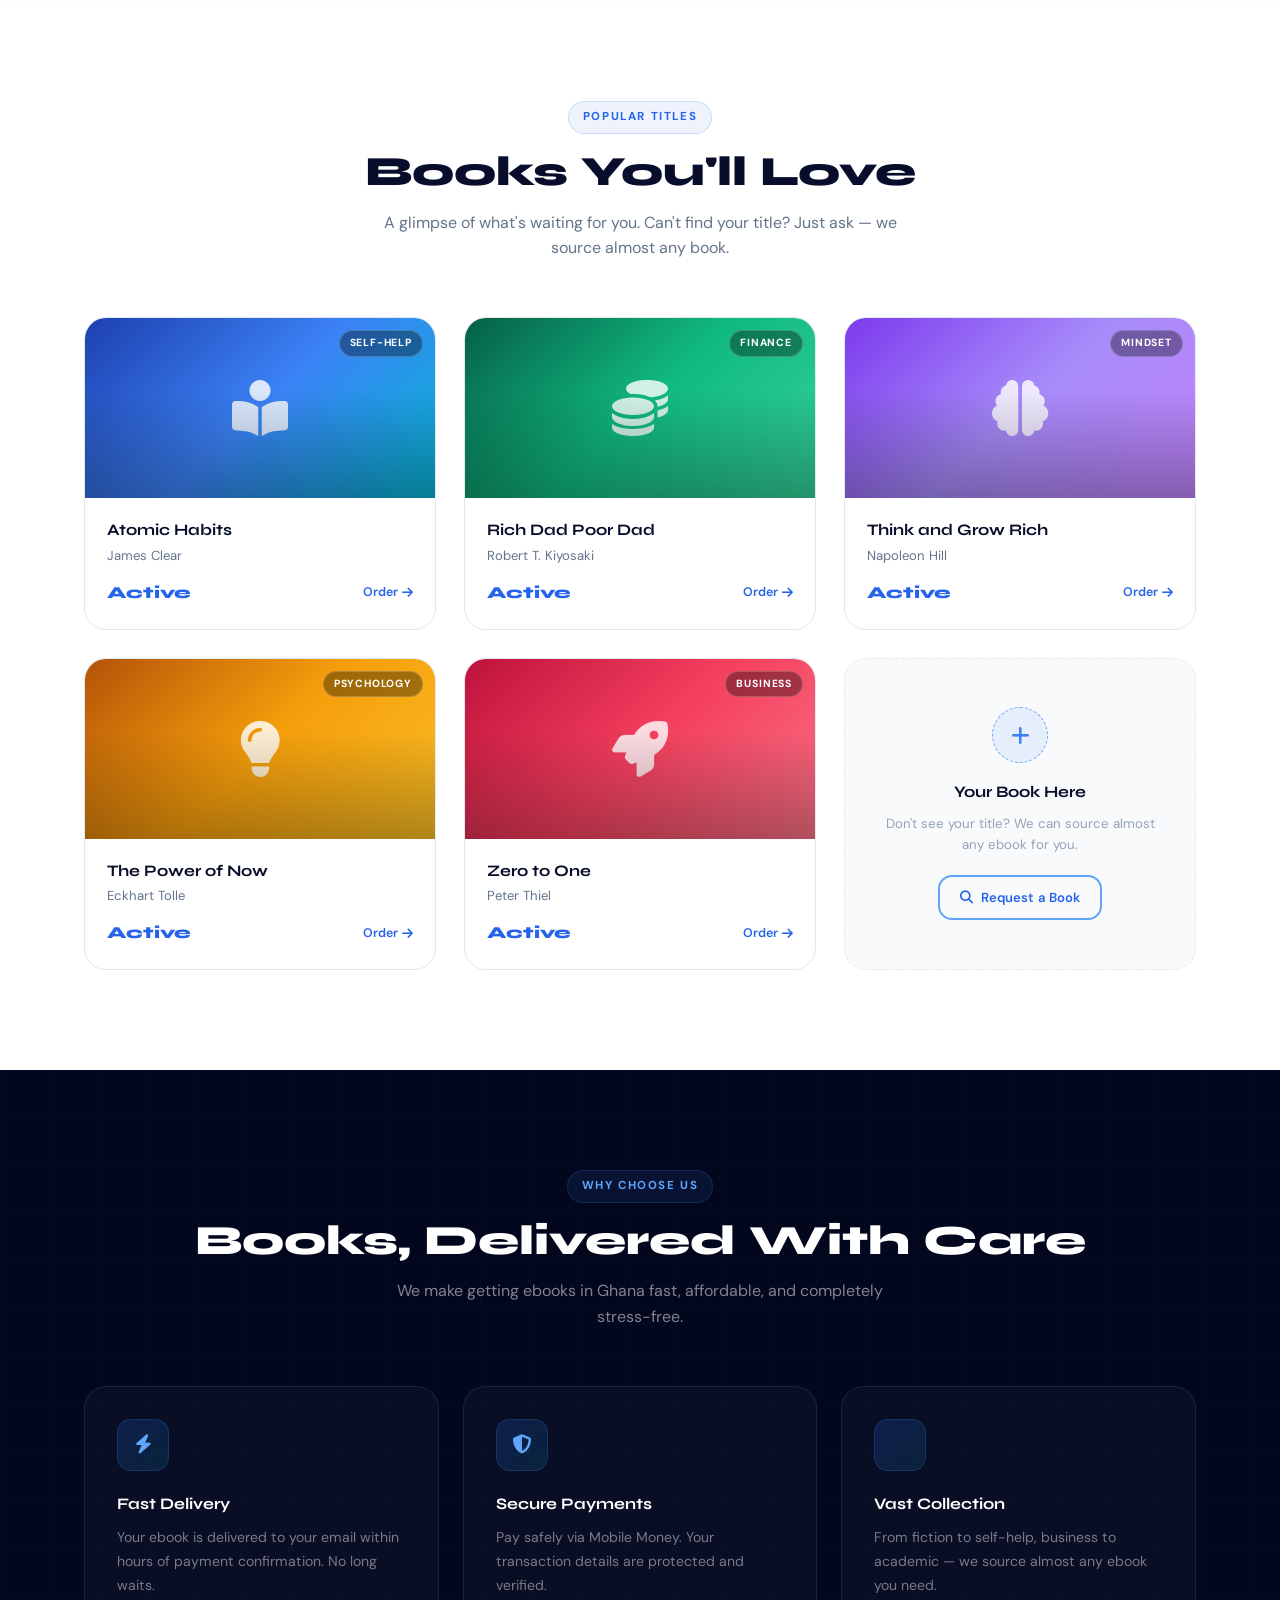
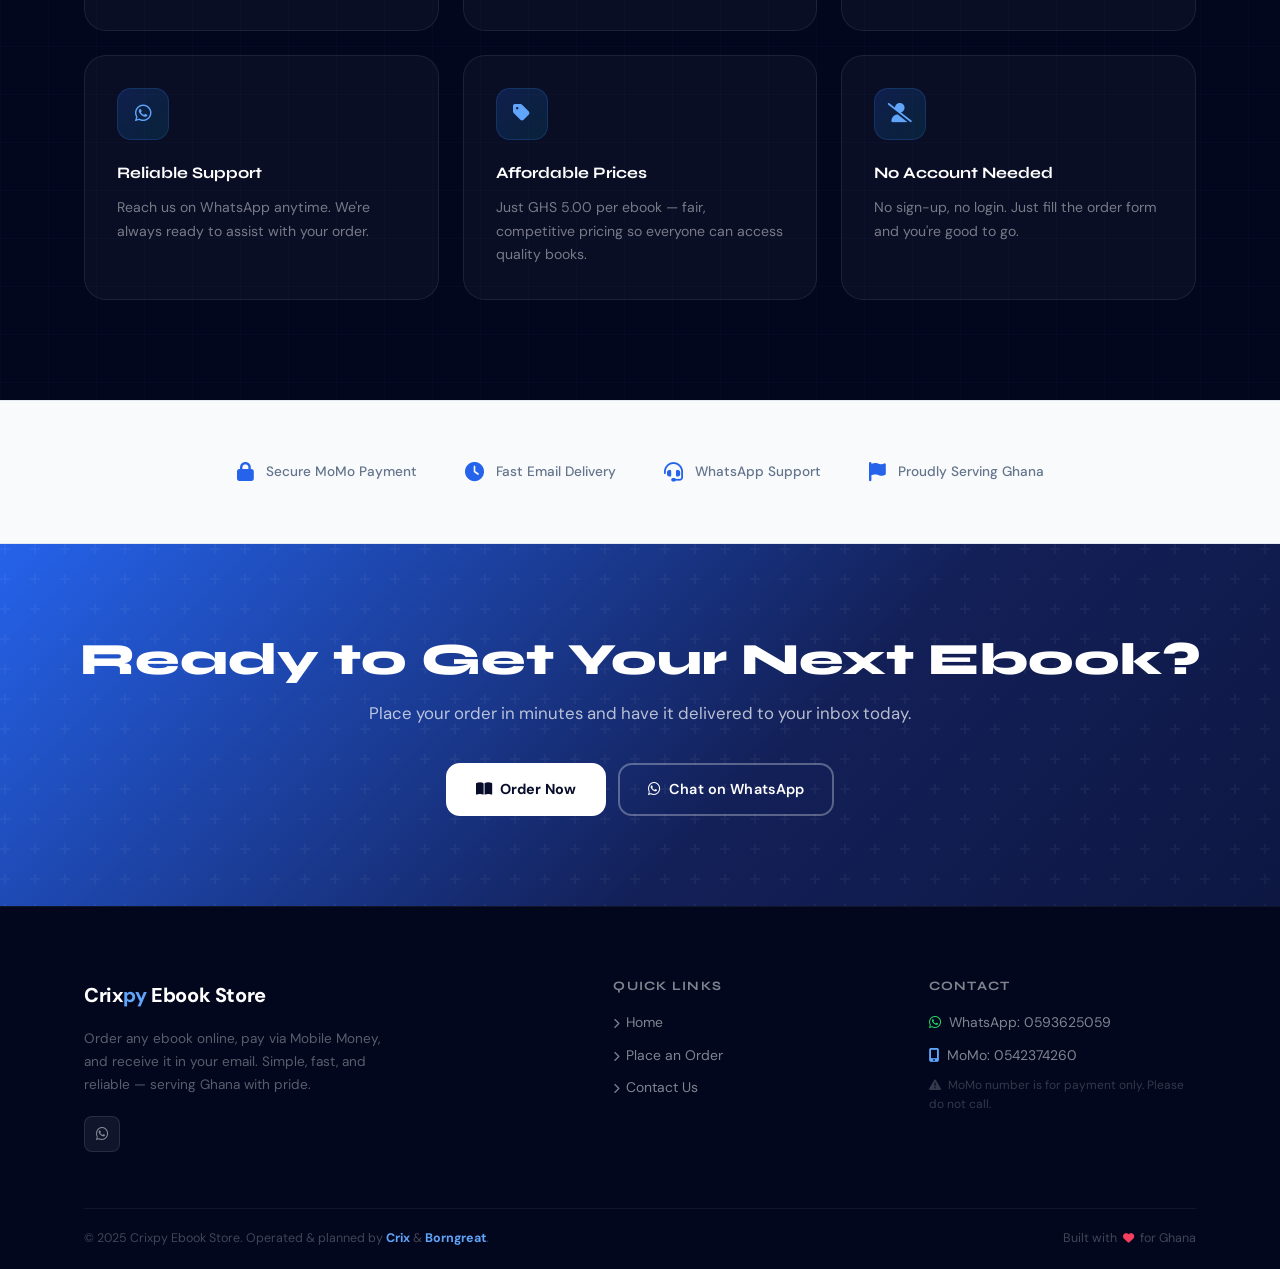
==== commit 63133c49: "Add files via upload" ====
--- a/index.html
+++ b/index.html
@@ -4,8 +4,9 @@
   <meta charset="UTF-8" />
   <meta name="viewport" content="width=device-width, initial-scale=1.0" />
   <title>Crixpy Ebook Store — Order Any Ebook Online</title>
-  <meta name="description" content="Order any ebook online, pay via Mobile Money, and receive it in your email. Fast, easy, and reliable." />
+  <meta name="description" content="Order any ebook online in Ghana. Pay via Mobile Money and receive your book by email. Fast, easy, and reliable." />
   <link rel="stylesheet" href="style.css" />
+  <link rel="stylesheet" href="https://cdnjs.cloudflare.com/ajax/libs/font-awesome/6.5.1/css/all.min.css" />
   <link rel="icon" href="data:image/svg+xml,<svg xmlns='http://www.w3.org/2000/svg' viewBox='0 0 100 100'><text y='.9em' font-size='90'>📚</text></svg>" />
 </head>
 <body>
@@ -14,7 +15,7 @@
   <nav class="navbar" id="navbar">
     <div class="nav-inner">
       <a href="index.html" class="nav-logo">
-        <div class="nav-logo-icon">📚</div>
+        <div class="nav-logo-icon"><i class="fa-solid fa-book-open"></i></div>
         <span class="nav-logo-text">Crix<span>py</span></span>
       </a>
       <ul class="nav-links">
@@ -22,8 +23,10 @@
         <li><a href="order.html">Order</a></li>
         <li><a href="contact.html">Contact</a></li>
       </ul>
-      <a href="order.html" class="btn btn-primary nav-cta" style="padding:10px 24px;font-size:0.85rem;">Order Now →</a>
-      <button class="hamburger" id="hamburger" aria-label="Menu">
+      <a href="order.html" class="btn btn-primary nav-cta" style="padding:10px 24px;font-size:0.85rem;">
+        <i class="fa-solid fa-cart-shopping"></i> Order Now
+      </a>
+      <button class="hamburger" id="hamburger" aria-label="Toggle Menu">
         <span></span><span></span><span></span>
       </button>
     </div>
@@ -31,10 +34,12 @@
 
   <!-- Mobile Menu -->
   <div class="mobile-menu" id="mobileMenu">
-    <a href="index.html">🏠 Home</a>
-    <a href="order.html">📖 Order</a>
-    <a href="contact.html">📬 Contact</a>
-    <a href="order.html" class="btn btn-primary" style="text-align:center;border-radius:8px;">Order Now →</a>
+    <a href="index.html"><i class="fa-solid fa-house"></i> Home</a>
+    <a href="order.html"><i class="fa-solid fa-book-open"></i> Order</a>
+    <a href="contact.html"><i class="fa-solid fa-envelope"></i> Contact</a>
+    <a href="order.html" class="btn btn-primary" style="text-align:center;border-radius:8px;margin-top:8px;">
+      <i class="fa-solid fa-cart-shopping"></i> Order Now
+    </a>
   </div>
 
   <!-- ════════════ HERO ════════════ -->
@@ -44,7 +49,7 @@
     <div class="hero-orb hero-orb-2"></div>
 
     <div class="hero-inner">
-      <!-- Left -->
+      <!-- Left content -->
       <div class="hero-content">
         <div class="hero-badge">
           <div class="hero-badge-dot"></div>
@@ -57,8 +62,12 @@
           Browse, pay via Mobile Money, and receive your ebook directly in your inbox. No accounts, no hassle — just books.
         </p>
         <div class="hero-actions">
-          <a href="order.html" class="btn btn-primary">📖 Place an Order</a>
-          <a href="#how-it-works" class="btn btn-outline" style="color:rgba(255,255,255,0.8);border-color:rgba(255,255,255,0.25);">How it works ↓</a>
+          <a href="order.html" class="btn btn-primary">
+            <i class="fa-solid fa-book-open"></i> Place an Order
+          </a>
+          <a href="#how-it-works" class="btn btn-outline" style="color:rgba(255,255,255,0.8);border-color:rgba(255,255,255,0.25);">
+            <i class="fa-solid fa-circle-info"></i> How it works
+          </a>
         </div>
         <div class="hero-stats">
           <div>
@@ -67,7 +76,7 @@
           </div>
           <div>
             <div class="hero-stat-num">24h</div>
-            <div class="hero-stat-label">Delivery time</div>
+            <div class="hero-stat-label">Max delivery time</div>
           </div>
           <div>
             <div class="hero-stat-num">100%</div>
@@ -81,7 +90,9 @@
         <div class="hero-card">
           <div class="hero-book-stack">
             <div class="hero-book-item">
-              <div class="hero-book-cover" style="background:linear-gradient(135deg,#1e40af,#3b82f6);">📘</div>
+              <div class="hero-book-cover" style="background:linear-gradient(135deg,#1e40af,#3b82f6);">
+                <i class="fa-solid fa-book"></i>
+              </div>
               <div class="hero-book-info">
                 <div class="hero-book-title">Atomic Habits</div>
                 <div class="hero-book-author">James Clear</div>
@@ -89,7 +100,9 @@
               <div class="hero-book-badge">Available</div>
             </div>
             <div class="hero-book-item">
-              <div class="hero-book-cover" style="background:linear-gradient(135deg,#065f46,#10b981);">📗</div>
+              <div class="hero-book-cover" style="background:linear-gradient(135deg,#065f46,#10b981);">
+                <i class="fa-solid fa-book"></i>
+              </div>
               <div class="hero-book-info">
                 <div class="hero-book-title">Rich Dad Poor Dad</div>
                 <div class="hero-book-author">Robert Kiyosaki</div>
@@ -97,7 +110,9 @@
               <div class="hero-book-badge">Available</div>
             </div>
             <div class="hero-book-item">
-              <div class="hero-book-cover" style="background:linear-gradient(135deg,#7c3aed,#a78bfa);">📙</div>
+              <div class="hero-book-cover" style="background:linear-gradient(135deg,#7c3aed,#a78bfa);">
+                <i class="fa-solid fa-book"></i>
+              </div>
               <div class="hero-book-info">
                 <div class="hero-book-title">Think and Grow Rich</div>
                 <div class="hero-book-author">Napoleon Hill</div>
@@ -106,7 +121,10 @@
             </div>
           </div>
           <div class="hero-card-footer">
-            <span class="hero-card-footer-text">Delivered to your email 📧</span>
+            <span class="hero-card-footer-text">
+              <i class="fa-solid fa-envelope" style="color:var(--blue-300);margin-right:4px;"></i>
+              Delivered to your email
+            </span>
             <span class="hero-card-footer-badge">
               <span class="badge-dot-green"></span> Service active
             </span>
@@ -124,32 +142,136 @@
         <h2 class="section-title">How It Works</h2>
         <p class="section-sub">Four easy steps to get your favourite ebook delivered straight to your inbox.</p>
       </div>
-
       <div class="steps-grid">
         <div class="step-card">
           <div class="step-number">1</div>
-          <div class="step-icon">🔍</div>
+          <div class="step-icon"><i class="fa-solid fa-magnifying-glass"></i></div>
           <div class="step-title">Choose Your Book</div>
-          <p class="step-desc">Enter the name of the book you want and the author. We source virtually any ebook for you.</p>
+          <p class="step-desc">Enter the name of the book and the author's name — both are required so we find you the right edition.</p>
         </div>
         <div class="step-card">
           <div class="step-number">2</div>
-          <div class="step-icon">📱</div>
-          <div class="step-title">Pay GHS5.00 via MoMo</div>
-          <p class="step-desc">Send payment to our MoMo number <strong>0542374260</strong>. Quick, safe and secure.</p>
+          <div class="step-icon"><i class="fa-solid fa-eye"></i></div>
+          <div class="step-title">Confirm Book Preview</div>
+          <p class="step-desc">We send you a preview of the book via WhatsApp for your confirmation before any payment.</p>
         </div>
         <div class="step-card">
           <div class="step-number">3</div>
-          <div class="step-icon">📝</div>
-          <div class="step-title">Send Your Order</div>
-          <p class="step-desc">Fill the order form with your details, transaction ID and payment screenshot.</p>
+          <div class="step-icon"><i class="fa-solid fa-mobile-screen-button"></i></div>
+          <div class="step-title">Pay via MoMo</div>
+          <p class="step-desc">After confirming the preview, send payment to our MoMo number <strong>0542374260</strong>. Quick and secure.</p>
         </div>
         <div class="step-card">
           <div class="step-number">4</div>
-          <div class="step-icon">📩</div>
+          <div class="step-icon"><i class="fa-solid fa-envelope-circle-check"></i></div>
           <div class="step-title">Book in Your Email</div>
-          <p class="step-desc">After payment confirmation, we send your ebook directly to your email address.</p>
-        </div>
+          <p class="step-desc">After payment confirmation, your ebook is delivered straight to your email inbox. Enjoy reading!</p>
+        </div>
+      </div>
+    </div>
+  </section>
+
+  <!-- ════════════ FEATURED BOOKS ════════════ -->
+  <section class="featured-books">
+    <div class="container">
+      <div class="text-center">
+        <span class="section-label">Popular Titles</span>
+        <h2 class="section-title">Books You'll Love</h2>
+        <p class="section-sub">A glimpse of what's waiting for you. Can't find your title? Just ask — we source almost any book.</p>
+      </div>
+      <div class="books-grid">
+
+        <div class="book-card">
+          <div class="book-card-cover" style="background:linear-gradient(135deg,#1e40af,#3b82f6,#06b6d4);">
+            <i class="fa-solid fa-book-open-reader"></i>
+            <div class="book-card-cover-overlay"></div>
+            <span class="book-card-genre">Self-Help</span>
+          </div>
+          <div class="book-card-body">
+            <div class="book-card-title">Atomic Habits</div>
+            <div class="book-card-author">James Clear</div>
+            <div class="book-card-footer">
+              <span class="book-card-price">Active</span>
+              <a href="order.html" class="book-card-cta">Order <i class="fa-solid fa-arrow-right"></i></a>
+            </div>
+          </div>
+        </div>
+
+        <div class="book-card">
+          <div class="book-card-cover" style="background:linear-gradient(135deg,#065f46,#10b981,#34d399);">
+            <i class="fa-solid fa-coins"></i>
+            <div class="book-card-cover-overlay"></div>
+            <span class="book-card-genre">Finance</span>
+          </div>
+          <div class="book-card-body">
+            <div class="book-card-title">Rich Dad Poor Dad</div>
+            <div class="book-card-author">Robert T. Kiyosaki</div>
+            <div class="book-card-footer">
+              <span class="book-card-price">Active</span>
+              <a href="order.html" class="book-card-cta">Order <i class="fa-solid fa-arrow-right"></i></a>
+            </div>
+          </div>
+        </div>
+
+        <div class="book-card">
+          <div class="book-card-cover" style="background:linear-gradient(135deg,#7c3aed,#a78bfa,#c084fc);">
+            <i class="fa-solid fa-brain"></i>
+            <div class="book-card-cover-overlay"></div>
+            <span class="book-card-genre">Mindset</span>
+          </div>
+          <div class="book-card-body">
+            <div class="book-card-title">Think and Grow Rich</div>
+            <div class="book-card-author">Napoleon Hill</div>
+            <div class="book-card-footer">
+              <span class="book-card-price">Active</span>
+              <a href="order.html" class="book-card-cta">Order <i class="fa-solid fa-arrow-right"></i></a>
+            </div>
+          </div>
+        </div>
+
+        <div class="book-card">
+          <div class="book-card-cover" style="background:linear-gradient(135deg,#b45309,#f59e0b,#fbbf24);">
+            <i class="fa-solid fa-lightbulb"></i>
+            <div class="book-card-cover-overlay"></div>
+            <span class="book-card-genre">Psychology</span>
+          </div>
+          <div class="book-card-body">
+            <div class="book-card-title">The Power of Now</div>
+            <div class="book-card-author">Eckhart Tolle</div>
+            <div class="book-card-footer">
+              <span class="book-card-price">Active</span>
+              <a href="order.html" class="book-card-cta">Order <i class="fa-solid fa-arrow-right"></i></a>
+            </div>
+          </div>
+        </div>
+
+        <div class="book-card">
+          <div class="book-card-cover" style="background:linear-gradient(135deg,#be123c,#f43f5e,#fb7185);">
+            <i class="fa-solid fa-rocket"></i>
+            <div class="book-card-cover-overlay"></div>
+            <span class="book-card-genre">Business</span>
+          </div>
+          <div class="book-card-body">
+            <div class="book-card-title">Zero to One</div>
+            <div class="book-card-author">Peter Thiel</div>
+            <div class="book-card-footer">
+              <span class="book-card-price">Active</span>
+              <a href="order.html" class="book-card-cta">Order <i class="fa-solid fa-arrow-right"></i></a>
+            </div>
+          </div>
+        </div>
+
+        <div class="book-card" style="border-style:dashed;background:var(--gray-50);display:flex;flex-direction:column;align-items:center;justify-content:center;min-height:280px;text-align:center;padding:32px;">
+          <div style="width:56px;height:56px;border-radius:50%;background:rgba(37,99,235,0.08);border:1px dashed var(--blue-300);display:grid;place-items:center;margin:0 auto 16px;color:var(--blue-400);font-size:1.3rem;">
+            <i class="fa-solid fa-plus"></i>
+          </div>
+          <div style="font-family:'Syne',sans-serif;font-weight:700;color:var(--navy-900);margin-bottom:8px;">Your Book Here</div>
+          <p style="font-size:0.83rem;color:var(--gray-400);margin-bottom:20px;">Don't see your title? We can source almost any ebook for you.</p>
+          <a href="order.html" class="btn btn-outline" style="font-size:0.82rem;padding:10px 20px;">
+            <i class="fa-solid fa-search"></i> Request a Book
+          </a>
+        </div>
+
       </div>
     </div>
   </section>
@@ -162,37 +284,60 @@
         <h2 class="section-title">Books, Delivered With Care</h2>
         <p class="section-sub">We make getting ebooks in Ghana fast, affordable, and completely stress-free.</p>
       </div>
-
       <div class="features-grid">
         <div class="feature-card">
-          <div class="feature-icon">⚡</div>
+          <div class="feature-icon"><i class="fa-solid fa-bolt"></i></div>
           <div class="feature-title">Fast Delivery</div>
           <p class="feature-desc">Your ebook is delivered to your email within hours of payment confirmation. No long waits.</p>
         </div>
         <div class="feature-card">
-          <div class="feature-icon">🔒</div>
+          <div class="feature-icon"><i class="fa-solid fa-shield-halved"></i></div>
           <div class="feature-title">Secure Payments</div>
           <p class="feature-desc">Pay safely via Mobile Money. Your transaction details are protected and verified.</p>
         </div>
         <div class="feature-card">
-          <div class="feature-icon">📚</div>
+          <div class="feature-icon"><i class="fa-solid fa-books"></i></div>
           <div class="feature-title">Vast Collection</div>
           <p class="feature-desc">From fiction to self-help, business to academic — we source almost any ebook you need.</p>
         </div>
         <div class="feature-card">
-          <div class="feature-icon">🤝</div>
+          <div class="feature-icon"><i class="fa-brands fa-whatsapp"></i></div>
           <div class="feature-title">Reliable Support</div>
           <p class="feature-desc">Reach us on WhatsApp anytime. We're always ready to assist with your order.</p>
         </div>
         <div class="feature-card">
-          <div class="feature-icon">💰</div>
+          <div class="feature-icon"><i class="fa-solid fa-tag"></i></div>
           <div class="feature-title">Affordable Prices</div>
-          <p class="feature-desc">We offer competitive, fair pricing so everyone can access quality ebooks.</p>
-        </div>
-        <div class="feature-card">
-          <div class="feature-icon">📲</div>
+          <p class="feature-desc">Just GHS 5.00 per ebook — fair, competitive pricing so everyone can access quality books.</p>
+        </div>
+        <div class="feature-card">
+          <div class="feature-icon"><i class="fa-solid fa-user-slash"></i></div>
           <div class="feature-title">No Account Needed</div>
           <p class="feature-desc">No sign-up, no login. Just fill the order form and you're good to go.</p>
+        </div>
+      </div>
+    </div>
+  </section>
+
+  <!-- ════════════ TRUST STRIP ════════════ -->
+  <section style="padding:60px 0;background:var(--gray-50);border-top:1px solid var(--gray-200);border-bottom:1px solid var(--gray-200);">
+    <div class="container">
+      <div style="display:flex;align-items:center;justify-content:center;gap:48px;flex-wrap:wrap;text-align:center;">
+        <div style="display:flex;align-items:center;gap:12px;color:var(--gray-500);font-size:0.85rem;font-weight:500;">
+          <i class="fa-solid fa-lock" style="color:var(--blue-500);font-size:1.2rem;"></i>
+          Secure MoMo Payment
+        </div>
+        <div style="display:flex;align-items:center;gap:12px;color:var(--gray-500);font-size:0.85rem;font-weight:500;">
+          <i class="fa-solid fa-clock" style="color:var(--blue-500);font-size:1.2rem;"></i>
+          Fast Email Delivery
+        </div>
+        <div style="display:flex;align-items:center;gap:12px;color:var(--gray-500);font-size:0.85rem;font-weight:500;">
+          <i class="fa-solid fa-headset" style="color:var(--blue-500);font-size:1.2rem;"></i>
+          WhatsApp Support
+        </div>
+        <div style="display:flex;align-items:center;gap:12px;color:var(--gray-500);font-size:0.85rem;font-weight:500;">
+          <i class="fa-solid fa-flag" style="color:var(--blue-500);font-size:1.2rem;"></i>
+          Proudly Serving Ghana
         </div>
       </div>
     </div>
@@ -204,8 +349,12 @@
       <h2 class="cta-title">Ready to Get Your Next Ebook?</h2>
       <p class="cta-sub">Place your order in minutes and have it delivered to your inbox today.</p>
       <div class="cta-actions">
-        <a href="order.html" class="btn btn-white">📖 Order Now</a>
-        <a href="https://wa.me/233593625059" target="_blank" class="btn btn-outline" style="color:#fff;border-color:rgba(255,255,255,0.3);">💬 Chat on WhatsApp</a>
+        <a href="order.html" class="btn btn-white">
+          <i class="fa-solid fa-book-open"></i> Order Now
+        </a>
+        <a href="https://wa.me/233593625059" target="_blank" class="btn btn-outline" style="color:#fff;border-color:rgba(255,255,255,0.3);">
+          <i class="fa-brands fa-whatsapp"></i> Chat on WhatsApp
+        </a>
       </div>
     </div>
   </section>
@@ -217,23 +366,33 @@
         <div class="footer-brand">
           <span class="nav-logo-text">Crix<span style="color:var(--blue-300);">py</span> Ebook Store</span>
           <p>Order any ebook online, pay via Mobile Money, and receive it in your email. Simple, fast, and reliable — serving Ghana with pride.</p>
+          <div style="display:flex;gap:12px;margin-top:20px;">
+            <a href="https://wa.me/233593625059" target="_blank" style="width:36px;height:36px;border-radius:8px;background:rgba(255,255,255,0.06);border:1px solid rgba(255,255,255,0.1);display:grid;place-items:center;color:rgba(255,255,255,0.5);font-size:0.9rem;transition:all 0.2s;" onmouseover="this.style.color='#25d366';this.style.borderColor='#25d366';" onmouseout="this.style.color='rgba(255,255,255,0.5)';this.style.borderColor='rgba(255,255,255,0.1)';">
+              <i class="fa-brands fa-whatsapp"></i>
+            </a>
+          </div>
         </div>
         <div class="footer-col">
           <h4>Quick Links</h4>
-          <a href="index.html">Home</a>
-          <a href="order.html">Place an Order</a>
-          <a href="contact.html">Contact Us</a>
+          <a href="index.html"><i class="fa-solid fa-chevron-right" style="font-size:0.65rem;margin-right:6px;"></i>Home</a>
+          <a href="order.html"><i class="fa-solid fa-chevron-right" style="font-size:0.65rem;margin-right:6px;"></i>Place an Order</a>
+          <a href="contact.html"><i class="fa-solid fa-chevron-right" style="font-size:0.65rem;margin-right:6px;"></i>Contact Us</a>
         </div>
         <div class="footer-col">
           <h4>Contact</h4>
-          <p>📱 WhatsApp: 0593625059</p>
-          <p>💳 MoMo: 0542374260</p>
-          <p style="font-size:0.78rem;color:var(--gray-400);margin-top:4px;">MoMo number is for payment only.<br>Please do not call.</p>
+          <p><i class="fa-brands fa-whatsapp" style="color:var(--wa-green);margin-right:8px;"></i>WhatsApp: 0593625059</p>
+          <p><i class="fa-solid fa-mobile-screen-button" style="color:var(--blue-300);margin-right:8px;"></i>MoMo: 0542374260</p>
+          <p style="font-size:0.75rem;color:rgba(255,255,255,0.2);margin-top:6px;">
+            <i class="fa-solid fa-triangle-exclamation" style="margin-right:4px;"></i>
+            MoMo number is for payment only. Please do not call.
+          </p>
         </div>
       </div>
       <div class="footer-bottom">
-        <span>© 2025 Crixpy Ebook Store. Operated & planned by Crix & Borngreat respecctively.</span>
-        <span>Built by <strong style="color:var(--blue-300);">Crix</strong> 🎨</span>
+        <span>© 2025 Crixpy Ebook Store. Operated &amp; planned by <strong style="color:var(--blue-300);">Crix</strong> &amp; <strong style="color:var(--blue-300);">Borngreat</strong>.</span>
+        <span style="display:flex;align-items:center;gap:6px;">
+          Built with <i class="fa-solid fa-heart" style="color:#f43f5e;font-size:0.7rem;"></i> for Ghana
+        </span>
       </div>
     </div>
   </footer>
--- a/style.css
+++ b/style.css
@@ -1,189 +1,204 @@
-/* ============================================
-   CRIXPY EBOOK STORE — Global Stylesheet
-   ============================================ */
-
-@import url('https://fonts.googleapis.com/css2?family=Sora:wght@300;400;500;600;700;800&family=DM+Serif+Display:ital@0;1&display=swap');
-
-/* ── CSS Variables ── */
+/* =============================================
+   CRIXPY EBOOK STORE — style.css
+   Aesthetic: Refined dark-navy + electric-blue
+   Fonts: Syne (display) + DM Sans (body)
+   ============================================= */
+
+@import url('https://fonts.googleapis.com/css2?family=Syne:wght@400;600;700;800&family=DM+Sans:ital,opsz,wght@0,9..40,300;0,9..40,400;0,9..40,500;0,9..40,600;1,9..40,400&display=swap');
+@import url('https://cdnjs.cloudflare.com/ajax/libs/font-awesome/6.5.1/css/all.min.css');
+
+/* ── CSS VARIABLES ── */
 :root {
-  --blue-900: #0a1628;
-  --blue-800: #0f2044;
-  --blue-700: #1a3a6e;
-  --blue-600: #1e4d9b;
+  --navy-950: #03071e;
+  --navy-900: #070d2a;
+  --navy-800: #0d1742;
+  --navy-700: #132058;
+  --navy-600: #1a2b72;
   --blue-500: #2563eb;
   --blue-400: #3b82f6;
-  --blue-300: #93c5fd;
-  --blue-100: #dbeafe;
-  --gold:     #f0b429;
+  --blue-300: #60a5fa;
+  --blue-200: #93c5fd;
+  --electric: #0ea5e9;
+  --cyan:     #06b6d4;
   --white:    #ffffff;
   --gray-50:  #f8fafc;
   --gray-100: #f1f5f9;
   --gray-200: #e2e8f0;
+  --gray-300: #cbd5e1;
   --gray-400: #94a3b8;
+  --gray-500: #64748b;
   --gray-600: #475569;
+  --gray-700: #334155;
   --gray-800: #1e293b;
-  --black:    #060c18;
-
-  --font-display: 'DM Serif Display', serif;
-  --font-body:    'Sora', sans-serif;
+  --gray-900: #0f172a;
+  --green-400: #4ade80;
+  --green-500: #22c55e;
+  --wa-green: #25d366;
 
   --radius-sm: 8px;
-  --radius-md: 16px;
-  --radius-lg: 24px;
-  --radius-xl: 40px;
-
-  --shadow-card: 0 4px 24px rgba(10, 22, 40, 0.12);
-  --shadow-float: 0 16px 48px rgba(10, 22, 40, 0.22);
-  --shadow-glow:  0 0 40px rgba(37, 99, 235, 0.25);
-
-  --transition: all 0.35s cubic-bezier(0.4, 0, 0.2, 1);
-}
-
-/* ── Reset ── */
+  --radius-md: 14px;
+  --radius-lg: 22px;
+  --radius-xl: 32px;
+
+  --shadow-sm: 0 1px 3px rgba(0,0,0,0.08), 0 1px 2px rgba(0,0,0,0.06);
+  --shadow-md: 0 4px 16px rgba(0,0,0,0.1), 0 2px 6px rgba(0,0,0,0.06);
+  --shadow-lg: 0 10px 40px rgba(0,0,0,0.14), 0 4px 16px rgba(0,0,0,0.08);
+  --shadow-blue: 0 0 0 3px rgba(59,130,246,0.25);
+
+  --transition: 0.22s cubic-bezier(0.4,0,0.2,1);
+  --transition-slow: 0.4s cubic-bezier(0.4,0,0.2,1);
+}
+
+/* ── RESET ── */
 *, *::before, *::after { box-sizing: border-box; margin: 0; padding: 0; }
-html { scroll-behavior: smooth; font-size: 16px; }
+html { scroll-behavior: smooth; -webkit-text-size-adjust: 100%; }
 body {
-  font-family: var(--font-body);
+  font-family: 'DM Sans', sans-serif;
+  font-size: 16px;
+  line-height: 1.6;
+  color: var(--gray-800);
   background: var(--white);
-  color: var(--gray-800);
-  line-height: 1.6;
   overflow-x: hidden;
 }
 img { max-width: 100%; display: block; }
 a { text-decoration: none; color: inherit; }
 ul { list-style: none; }
-button { cursor: pointer; font-family: var(--font-body); }
-
-/* ── Utility ── */
-.container { max-width: 1160px; margin: 0 auto; padding: 0 24px; }
+button { cursor: pointer; border: none; background: none; font-family: inherit; }
+input, textarea, select { font-family: inherit; }
+
+/* ── CONTAINER ── */
+.container { width: 100%; max-width: 1160px; margin: 0 auto; padding: 0 24px; }
+
+/* ── TYPOGRAPHY ── */
+h1, h2, h3, h4 { font-family: 'Syne', sans-serif; line-height: 1.15; }
+
+/* ── BUTTONS ── */
+.btn {
+  display: inline-flex; align-items: center; justify-content: center; gap: 8px;
+  font-family: 'DM Sans', sans-serif;
+  font-weight: 600; font-size: 0.9rem;
+  padding: 13px 28px; border-radius: var(--radius-md);
+  transition: all var(--transition);
+  cursor: pointer; white-space: nowrap; letter-spacing: 0.01em;
+  border: 2px solid transparent;
+}
+.btn-primary {
+  background: var(--blue-500); color: var(--white);
+  border-color: var(--blue-500);
+  box-shadow: 0 4px 14px rgba(37,99,235,0.35);
+}
+.btn-primary:hover {
+  background: var(--blue-400); border-color: var(--blue-400);
+  transform: translateY(-2px);
+  box-shadow: 0 8px 24px rgba(37,99,235,0.4);
+}
+.btn-outline {
+  background: transparent; color: var(--blue-500);
+  border-color: var(--blue-300);
+}
+.btn-outline:hover {
+  background: var(--blue-500); color: var(--white);
+  border-color: var(--blue-500);
+}
+.btn-white {
+  background: var(--white); color: var(--navy-900);
+  border-color: var(--white);
+  font-weight: 700;
+}
+.btn-white:hover {
+  background: var(--gray-100); transform: translateY(-2px);
+}
+
+/* ── SECTION LABELS ── */
 .section-label {
   display: inline-block;
-  font-size: 0.7rem;
-  font-weight: 700;
-  letter-spacing: 0.18em;
-  text-transform: uppercase;
-  color: var(--blue-500);
-  background: var(--blue-100);
-  padding: 6px 14px;
-  border-radius: 100px;
-  margin-bottom: 16px;
+  font-size: 0.72rem; font-weight: 700; letter-spacing: 0.14em;
+  text-transform: uppercase; color: var(--blue-500);
+  background: rgba(37,99,235,0.08);
+  padding: 6px 14px; border-radius: 999px;
+  border: 1px solid rgba(37,99,235,0.18);
+  margin-bottom: 14px;
 }
 .section-title {
-  font-family: var(--font-display);
-  font-size: clamp(2rem, 5vw, 3rem);
-  color: var(--blue-900);
-  line-height: 1.15;
-  margin-bottom: 16px;
+  font-family: 'Syne', sans-serif;
+  font-size: clamp(1.8rem, 4vw, 2.6rem);
+  font-weight: 800; color: var(--navy-900);
+  margin-bottom: 14px;
 }
 .section-sub {
-  color: var(--gray-600);
-  font-size: 1.05rem;
-  max-width: 540px;
+  font-size: 1rem; color: var(--gray-500);
+  max-width: 540px; margin: 0 auto;
 }
 .text-center { text-align: center; }
-.text-center .section-sub { margin: 0 auto; }
-
-/* ── Buttons ── */
-.btn {
-  display: inline-flex;
-  align-items: center;
-  gap: 8px;
-  padding: 14px 32px;
-  border-radius: 100px;
-  font-size: 0.95rem;
-  font-weight: 600;
-  border: none;
-  transition: var(--transition);
-  position: relative;
-  overflow: hidden;
-}
-.btn::after {
-  content: '';
-  position: absolute;
-  inset: 0;
-  background: rgba(255,255,255,0.12);
-  opacity: 0;
-  transition: opacity 0.25s;
-}
-.btn:hover::after { opacity: 1; }
-.btn-primary {
-  background: linear-gradient(135deg, var(--blue-500), var(--blue-700));
-  color: var(--white);
-  box-shadow: 0 8px 24px rgba(37, 99, 235, 0.35);
-}
-.btn-primary:hover {
-  transform: translateY(-2px);
-  box-shadow: 0 14px 32px rgba(37, 99, 235, 0.45);
-}
-.btn-outline {
-  background: transparent;
-  color: var(--blue-500);
-  border: 2px solid var(--blue-400);
-}
-.btn-outline:hover {
-  background: var(--blue-100);
-  transform: translateY(-2px);
-}
-.btn-white {
-  background: var(--white);
-  color: var(--blue-700);
-  box-shadow: var(--shadow-card);
-}
-.btn-white:hover { transform: translateY(-2px); box-shadow: var(--shadow-float); }
-
-/* ── NAV ── */
+
+/* ══════════════════════════════════════════════
+   NAVBAR
+══════════════════════════════════════════════ */
 .navbar {
-  position: fixed;
-  top: 0; left: 0; right: 0;
+  position: fixed; top: 0; left: 0; right: 0; z-index: 1000;
+  padding:  0 24px;
   z-index: 1000;
-  padding: 0 24px;
   transition: var(--transition);
 }
 .navbar.scrolled {
   background: rgba(10, 22, 40, 0.92);
-  backdrop-filter: blur(16px);
-  border-bottom: 1px solid rgba(255,255,255,0.07);
-  box-shadow: 0 4px 24px rgba(0,0,0,0.3);
+  backdrop-filter: blur(16px) saturate(180%);
+  -webkit-backdrop-filter: blur(20px) saturate(180%);
+  padding: 12px 0;
+  box-shadow: 0 2px 24px rgba(0,0,0,0.3);
 }
 .nav-inner {
   max-width: 1160px;
   margin: 0 auto;
+  padding: 0 24px;
   display: flex;
-  align-items: center;
-  justify-content: space-between;
+  align-items: center; 
   height: 72px;
+  /* gap: 32px; */
 }
 .nav-logo {
   display: flex;
-  align-items: center;
-  gap: 10px;
+  align-items: center; 
+  gap: 10px; 
+  flex-shrink: 0;
 }
 .nav-logo-icon {
-  width: 40px; height: 40px;
-  background: linear-gradient(135deg, var(--blue-400), var(--blue-700));
+  width: 36px; 
+  height: 36px; 
   border-radius: 10px;
+  background: linear-gradient(135deg, var(--blue-500), var(--cyan));
   display: flex;
   align-items: center;
   justify-content: center;
+  place-items: center;
+  /* color: white;  */
   font-size: 1.2rem;
 }
+.nav-logo-icon i { 
+  font-size: 0.95rem;
+ }
+
 .nav-logo-text {
-  font-family: var(--font-display);
-  font-size: 1.35rem;
+  font-family: sans-serif,var(--font-display);
+  font-size: 1.25rem; 
+  font-weight: 800; 
   color: var(--white);
-  letter-spacing: -0.01em;
+  letter-spacing: -0.02em;
 }
 .nav-logo-text span { color: var(--blue-300); }
 .nav-links {
-  display: flex;
-  align-items: center;
-  gap: 36px;
+  display: flex; 
+  align-items: center; 
+  gap: 4px; 
+  margin-left: auto;
 }
 .nav-links a {
+  font-size: 0.88rem; 
+  font-weight: 500; 
   color: rgba(255,255,255,0.75);
-  font-size: 0.9rem;
-  font-weight: 500;
-  transition: color 0.2s;
+  padding: 8px 16px; 
+  border-radius: var(--radius-sm);
+  transition: color 0.15s;
   position: relative;
 }
 .nav-links a::after {
@@ -197,818 +212,670 @@
   transition: transform 0.3s;
   border-radius: 2px;
 }
-.nav-links a:hover, .nav-links a.active { color: var(--white); }
-.nav-links a:hover::after, .nav-links a.active::after { transform: scaleX(1); }
-.nav-cta { margin-left: 8px; }
+
+.nav-links a:hover, .nav-links a.active {
+  color: var(--white); background: rgba(255,255,255,0.08);
+}
+.nav-cta { margin-left: 8px; flex-shrink: 0; }
 .hamburger {
-  display: none;
-  flex-direction: column;
-  gap: 5px;
-  background: none;
-  border: none;
-  padding: 8px;
-}
+  display: none; flex-direction: column; gap: 5px;
+  width: 36px; height: 36px; justify-content: center; align-items: center;
+  padding: 6px; border-radius: 8px;
+  transition: background var(--transition);
+}
+.hamburger:hover { background: rgba(255,255,255,0.1); }
 .hamburger span {
-  display: block;
-  width: 24px; height: 2px;
-  background: var(--white);
-  border-radius: 2px;
-  transition: var(--transition);
+  display: block; width: 22px; height: 2px;
+  background: var(--white); border-radius: 2px;
+  transition: all var(--transition);
+  transform-origin: center;
 }
 .hamburger.open span:nth-child(1) { transform: translateY(7px) rotate(45deg); }
-.hamburger.open span:nth-child(2) { opacity: 0; }
+.hamburger.open span:nth-child(2) { opacity: 0; transform: scaleX(0); }
 .hamburger.open span:nth-child(3) { transform: translateY(-7px) rotate(-45deg); }
 
-/* Mobile nav */
+/* Mobile Menu */
 .mobile-menu {
-  display: none;
-  position: fixed;
-  top: 72px; left: 0; right: 0;
-  background: rgba(10, 22, 40, 0.97);
-  backdrop-filter: blur(16px);
-  padding: 24px;
-  z-index: 999;
-  border-bottom: 1px solid rgba(255,255,255,0.1);
-  flex-direction: column;
-  gap: 16px;
-  transform: translateY(-20px);
-  opacity: 0;
-  transition: var(--transition);
-}
-.mobile-menu.open {
-  display: flex;
-  transform: translateY(0);
-  opacity: 1;
-}
+  position: fixed; top: 0; right: -100%; width: min(320px, 85vw); height: 100vh;
+  background: var(--navy-900);
+  z-index: 999; padding: 80px 24px 32px;
+  display: flex; flex-direction: column; gap: 8px;
+  transition: right var(--transition-slow);
+  box-shadow: -8px 0 32px rgba(0,0,0,0.4);
+}
+.mobile-menu.open { right: 0; }
 .mobile-menu a {
-  color: rgba(255,255,255,0.85);
-  font-size: 1.05rem;
-  font-weight: 500;
-  padding: 12px 0;
-  border-bottom: 1px solid rgba(255,255,255,0.07);
-  transition: color 0.2s;
-}
-.mobile-menu a:hover { color: var(--blue-300); }
-
-/* ── HERO ── */
+  display: flex; align-items: center; gap: 12px;
+  font-size: 0.95rem; font-weight: 500;
+  color: rgba(255,255,255,0.8); padding: 14px 16px;
+  border-radius: var(--radius-md);
+  transition: all var(--transition);
+}
+.mobile-menu a:hover { background: rgba(255,255,255,0.08); color: var(--white); }
+.mobile-menu .btn { margin-top: 12px; }
+
+/* ══════════════════════════════════════════════
+   HERO
+══════════════════════════════════════════════ */
 .hero {
   min-height: 100vh;
-  background: linear-gradient(160deg, var(--blue-900) 0%, var(--blue-800) 50%, #112255 100%);
-  position: relative;
-  display: flex;
-  align-items: center;
-  padding-top: 80px;
-  overflow: hidden;
+  background: var(--navy-950);
+  position: relative; overflow: hidden;
+  display: flex; align-items: center;
 }
 .hero-bg-grid {
-  position: absolute;
-  inset: 0;
+  position: absolute; inset: 0;
   background-image:
-    linear-gradient(rgba(59,130,246,0.06) 1px, transparent 1px),
-    linear-gradient(90deg, rgba(59,130,246,0.06) 1px, transparent 1px);
+    linear-gradient(rgba(37,99,235,0.04) 1px, transparent 1px),
+    linear-gradient(90deg, rgba(37,99,235,0.04) 1px, transparent 1px);
   background-size: 48px 48px;
 }
 .hero-orb {
-  position: absolute;
-  border-radius: 50%;
-  filter: blur(80px);
-  pointer-events: none;
+  position: absolute; border-radius: 50%;
+  filter: blur(80px); pointer-events: none;
 }
 .hero-orb-1 {
-  width: 520px; height: 520px;
-  background: radial-gradient(circle, rgba(37,99,235,0.35) 0%, transparent 70%);
-  top: -120px; right: -100px;
-  animation: float 7s ease-in-out infinite;
+  width: 600px; height: 600px;
+  background: radial-gradient(circle, rgba(37,99,235,0.25), transparent 70%);
+  top: -150px; left: -150px;
 }
 .hero-orb-2 {
-  width: 360px; height: 360px;
-  background: radial-gradient(circle, rgba(240,180,41,0.12) 0%, transparent 70%);
-  bottom: 80px; left: -80px;
-  animation: float 9s ease-in-out infinite reverse;
-}
-@keyframes float {
-  0%, 100% { transform: translateY(0); }
-  50%       { transform: translateY(-24px); }
+  width: 400px; height: 400px;
+  background: radial-gradient(circle, rgba(6,182,212,0.15), transparent 70%);
+  bottom: -100px; right: 10%;
 }
 .hero-inner {
-  position: relative;
-  z-index: 2;
-  max-width: 1160px;
-  margin: 0 auto;
-  padding: 80px 24px;
-  display: grid;
-  grid-template-columns: 1fr 1fr;
-  gap: 64px;
-  align-items: center;
+  position: relative; z-index: 1;
+  max-width: 1160px; margin: 0 auto; padding: 120px 24px 80px;
+  display: grid; grid-template-columns: 1fr 1fr;
+  gap: 64px; align-items: center;
 }
 .hero-badge {
-  display: inline-flex;
-  align-items: center;
-  gap: 8px;
-  background: rgba(255,255,255,0.08);
-  border: 1px solid rgba(255,255,255,0.15);
-  border-radius: 100px;
-  padding: 8px 16px;
-  font-size: 0.8rem;
-  color: var(--blue-300);
-  font-weight: 500;
-  margin-bottom: 24px;
-  backdrop-filter: blur(8px);
-  animation: fadeInUp 0.6s ease both;
+  display: inline-flex; align-items: center; gap: 8px;
+  font-size: 0.78rem; font-weight: 600; letter-spacing: 0.08em; text-transform: uppercase;
+  color: var(--blue-300); background: rgba(37,99,235,0.12);
+  padding: 8px 16px; border-radius: 999px;
+  border: 1px solid rgba(59,130,246,0.25);
+  margin-bottom: 20px; width: fit-content;
 }
 .hero-badge-dot {
-  width: 7px; height: 7px;
-  background: var(--gold);
-  border-radius: 50%;
-  animation: pulse 2s ease-in-out infinite;
-}
-@keyframes pulse { 0%,100%{ opacity:1; transform:scale(1); } 50%{ opacity:0.5; transform:scale(1.4); } }
+  width: 7px; height: 7px; border-radius: 50%;
+  background: var(--green-400);
+  box-shadow: 0 0 8px var(--green-400);
+  animation: pulse-dot 2s infinite;
+}
+@keyframes pulse-dot {
+  0%, 100% { opacity: 1; transform: scale(1); }
+  50% { opacity: 0.7; transform: scale(1.3); }
+}
 .hero-title {
-  font-family: var(--font-display);
-  font-size: clamp(2.6rem, 6vw, 4rem);
-  color: var(--white);
-  line-height: 1.1;
+  font-family: 'Syne', sans-serif;
+  font-size: clamp(2.2rem, 5vw, 3.6rem);
+  font-weight: 800; color: var(--white);
+  line-height: 1.08; letter-spacing: -0.03em;
   margin-bottom: 20px;
-  animation: fadeInUp 0.6s 0.1s ease both;
 }
 .hero-title em {
-  font-style: italic;
-  color: var(--blue-300);
+  font-style: normal;
+  background: linear-gradient(135deg, var(--blue-300), var(--cyan));
+  -webkit-background-clip: text; -webkit-text-fill-color: transparent;
+  background-clip: text;
 }
 .hero-sub {
-  color: rgba(255,255,255,0.65);
-  font-size: 1.1rem;
-  line-height: 1.7;
-  margin-bottom: 36px;
-  max-width: 460px;
-  animation: fadeInUp 0.6s 0.2s ease both;
-}
-.hero-actions {
-  display: flex;
-  gap: 16px;
-  flex-wrap: wrap;
-  animation: fadeInUp 0.6s 0.3s ease both;
-}
+  font-size: 1.05rem; color: rgba(255,255,255,0.6);
+  max-width: 480px; margin-bottom: 36px; line-height: 1.7;
+}
+.hero-actions { display: flex; gap: 12px; flex-wrap: wrap; margin-bottom: 48px; }
 .hero-stats {
-  display: flex;
-  gap: 32px;
-  margin-top: 48px;
-  animation: fadeInUp 0.6s 0.4s ease both;
+  display: flex; gap: 40px;
+  padding-top: 36px;
+  border-top: 1px solid rgba(255,255,255,0.08);
 }
 .hero-stat-num {
-  font-family: var(--font-display);
-  font-size: 1.8rem;
-  color: var(--white);
-}
-.hero-stat-label {
-  font-size: 0.8rem;
-  color: rgba(255,255,255,0.5);
-  text-transform: uppercase;
-  letter-spacing: 0.08em;
-}
-.hero-visual {
-  animation: fadeInRight 0.8s 0.2s ease both;
-  position: relative;
-}
+  font-family: 'Syne', sans-serif;
+  font-size: 1.8rem; font-weight: 800; color: var(--white);
+  line-height: 1;
+}
+.hero-stat-label { font-size: 0.78rem; color: rgba(255,255,255,0.45); margin-top: 4px; }
+
+/* Hero Card */
+.hero-visual { display: flex; justify-content: flex-end; }
 .hero-card {
-  background: rgba(255,255,255,0.05);
+  background: rgba(255,255,255,0.04);
   border: 1px solid rgba(255,255,255,0.1);
-  border-radius: var(--radius-lg);
-  padding: 32px;
-  backdrop-filter: blur(12px);
-  position: relative;
-  overflow: hidden;
-}
-.hero-card::before {
-  content: '';
-  position: absolute;
-  top: -1px; left: 20px; right: 20px;
-  height: 2px;
-  background: linear-gradient(90deg, transparent, var(--blue-400), transparent);
-}
-.hero-book-stack {
-  display: flex;
-  flex-direction: column;
-  gap: 12px;
-}
+  border-radius: var(--radius-xl);
+  backdrop-filter: blur(20px);
+  padding: 28px; width: 100%; max-width: 380px;
+  box-shadow: 0 24px 64px rgba(0,0,0,0.4), inset 0 1px 0 rgba(255,255,255,0.08);
+}
+.hero-book-stack { display: flex; flex-direction: column; gap: 14px; }
 .hero-book-item {
-  display: flex;
-  align-items: center;
-  gap: 16px;
-  padding: 14px 16px;
-  background: rgba(255,255,255,0.06);
-  border-radius: var(--radius-sm);
-  border: 1px solid rgba(255,255,255,0.07);
-  transition: background 0.3s;
-  animation: slideInRight 0.5s ease both;
-}
-.hero-book-item:nth-child(1) { animation-delay: 0.5s; }
-.hero-book-item:nth-child(2) { animation-delay: 0.65s; }
-.hero-book-item:nth-child(3) { animation-delay: 0.8s; }
-.hero-book-item:hover { background: rgba(255,255,255,0.1); }
+  display: flex; align-items: center; gap: 14px;
+  background: rgba(255,255,255,0.04); border: 1px solid rgba(255,255,255,0.08);
+  border-radius: var(--radius-md); padding: 14px 16px;
+  transition: all var(--transition);
+  animation: float-in 0.6s both;
+}
+.hero-book-item:nth-child(2) { animation-delay: 0.1s; }
+.hero-book-item:nth-child(3) { animation-delay: 0.2s; }
+@keyframes float-in {
+  from { opacity: 0; transform: translateX(20px); }
+  to { opacity: 1; transform: translateX(0); }
+}
+.hero-book-item:hover { background: rgba(255,255,255,0.07); transform: translateX(-4px); }
 .hero-book-cover {
-  width: 42px; height: 52px;
-  border-radius: 4px;
-  display: flex;
-  align-items: center;
-  justify-content: center;
+  width: 44px; height: 56px; border-radius: 6px; flex-shrink: 0;
+  display: grid; place-items: center;
   font-size: 1.4rem;
-  flex-shrink: 0;
+  box-shadow: 3px 3px 12px rgba(0,0,0,0.3);
 }
 .hero-book-info { flex: 1; min-width: 0; }
-.hero-book-title { color: var(--white); font-size: 0.85rem; font-weight: 600; }
-.hero-book-author { color: rgba(255,255,255,0.4); font-size: 0.75rem; }
+.hero-book-title {
+  font-family: 'Syne', sans-serif;
+  font-size: 0.82rem; font-weight: 700; color: var(--white);
+  white-space: nowrap; overflow: hidden; text-overflow: ellipsis;
+}
+.hero-book-author { font-size: 0.72rem; color: rgba(255,255,255,0.4); margin-top: 2px; }
 .hero-book-badge {
-  font-size: 0.68rem;
-  font-weight: 700;
-  padding: 3px 10px;
-  border-radius: 100px;
-  background: rgba(37,99,235,0.3);
-  color: var(--blue-300);
-  border: 1px solid rgba(37,99,235,0.4);
-  white-space: nowrap;
+  font-size: 0.65rem; font-weight: 700; letter-spacing: 0.06em;
+  text-transform: uppercase; color: var(--green-400);
+  background: rgba(74,222,128,0.12); border: 1px solid rgba(74,222,128,0.25);
+  padding: 4px 8px; border-radius: 6px; white-space: nowrap;
 }
 .hero-card-footer {
-  margin-top: 20px;
-  padding-top: 20px;
-  border-top: 1px solid rgba(255,255,255,0.07);
-  display: flex;
-  align-items: center;
-  justify-content: space-between;
-}
-.hero-card-footer-text { font-size: 0.8rem; color: rgba(255,255,255,0.5); }
+  display: flex; justify-content: space-between; align-items: center;
+  margin-top: 20px; padding-top: 20px;
+  border-top: 1px solid rgba(255,255,255,0.08);
+}
+.hero-card-footer-text { font-size: 0.78rem; color: rgba(255,255,255,0.45); }
 .hero-card-footer-badge {
-  display: flex;
-  align-items: center;
-  gap: 6px;
-  font-size: 0.8rem;
-  color: #4ade80;
-  font-weight: 500;
+  display: flex; align-items: center; gap: 6px;
+  font-size: 0.72rem; font-weight: 600; color: var(--green-400);
+  background: rgba(74,222,128,0.1); border: 1px solid rgba(74,222,128,0.2);
+  padding: 4px 10px; border-radius: 999px;
 }
 .badge-dot-green {
-  width: 7px; height: 7px;
-  background: #4ade80;
-  border-radius: 50%;
-  animation: pulse 2s ease-in-out infinite;
-}
-
-/* ── HOW IT WORKS ── */
+  width: 6px; height: 6px; border-radius: 50%; background: var(--green-400);
+  animation: pulse-dot 2s infinite;
+}
+
+/* ══════════════════════════════════════════════
+   HOW IT WORKS
+══════════════════════════════════════════════ */
 .how-it-works {
   padding: 100px 0;
   background: var(--gray-50);
-  position: relative;
-  overflow: hidden;
-}
-.how-it-works::before {
-  content: '';
-  position: absolute;
-  top: -2px; left: 0; right: 0;
-  height: 4px;
-  background: linear-gradient(90deg, transparent, var(--blue-400), var(--blue-500), var(--blue-400), transparent);
 }
 .steps-grid {
-  display: grid;
-  grid-template-columns: repeat(4, 1fr);
-  gap: 24px;
+  display: grid; grid-template-columns: repeat(4, 1fr); gap: 24px;
   margin-top: 56px;
-  position: relative;
-}
-.steps-grid::before {
-  content: '';
-  position: absolute;
-  top: 48px;
-  left: calc(12.5% + 32px);
-  right: calc(12.5% + 32px);
-  height: 2px;
-  background: linear-gradient(90deg, var(--blue-300), var(--blue-400), var(--blue-500), var(--blue-400));
-  border-radius: 2px;
 }
 .step-card {
+  background: var(--white); border: 1px solid var(--gray-200);
+  border-radius: var(--radius-lg); padding: 32px 24px;
+  position: relative; text-align: center;
+  transition: all var(--transition);
+  opacity: 0; transform: translateY(24px);
+}
+.step-card.visible { opacity: 1; transform: translateY(0); }
+.step-card:hover {
+  border-color: var(--blue-300);
+  box-shadow: var(--shadow-lg), 0 0 0 1px rgba(59,130,246,0.1);
+  transform: translateY(-6px);
+}
+.step-number {
+  position: absolute; top: -16px; left: 50%; transform: translateX(-50%);
+  width: 34px; height: 34px; border-radius: 50%;
+  background: var(--blue-500); color: var(--white);
+  font-family: 'Syne', sans-serif; font-weight: 800; font-size: 0.85rem;
+  display: grid; place-items: center;
+  border: 3px solid var(--gray-50);
+}
+.step-icon {
+  width: 60px; height: 60px; border-radius: var(--radius-md);
+  background: linear-gradient(135deg, rgba(37,99,235,0.08), rgba(6,182,212,0.08));
+  display: grid; place-items: center;
+  font-size: 1.5rem; margin: 16px auto 20px;
+  color: var(--blue-500);
+  border: 1px solid rgba(37,99,235,0.12);
+}
+.step-icon i { font-size: 1.4rem; }
+.step-title {
+  font-family: 'Syne', sans-serif;
+  font-size: 0.95rem; font-weight: 700; color: var(--navy-900);
+  margin-bottom: 10px;
+}
+.step-desc { font-size: 0.85rem; color: var(--gray-500); line-height: 1.65; }
+
+/* ══════════════════════════════════════════════
+   FEATURED BOOKS
+══════════════════════════════════════════════ */
+.featured-books { padding: 100px 0; background: var(--white); }
+.books-grid {
+  display: grid; grid-template-columns: repeat(3, 1fr); gap: 28px;
+  margin-top: 56px;
+}
+.book-card {
+  border: 1px solid var(--gray-200); border-radius: var(--radius-lg);
+  overflow: hidden; transition: all var(--transition);
   background: var(--white);
-  border-radius: var(--radius-md);
-  padding: 32px 24px;
-  text-align: center;
-  box-shadow: var(--shadow-card);
-  border: 1px solid var(--gray-200);
-  position: relative;
-  transition: var(--transition);
-  opacity: 0;
-  transform: translateY(24px);
-}
-.step-card.visible {
-  opacity: 1;
-  transform: translateY(0);
-}
-.step-card:hover {
+  opacity: 0; transform: translateY(20px);
+}
+.book-card.visible { opacity: 1; transform: translateY(0); }
+.book-card:hover {
+  border-color: var(--blue-300);
+  box-shadow: var(--shadow-lg);
   transform: translateY(-6px);
-  box-shadow: var(--shadow-float);
-  border-color: var(--blue-300);
-}
-.step-number {
-  position: absolute;
-  top: -16px; left: 50%;
-  transform: translateX(-50%);
-  width: 32px; height: 32px;
-  background: linear-gradient(135deg, var(--blue-500), var(--blue-700));
-  color: var(--white);
-  border-radius: 50%;
-  display: flex;
-  align-items: center;
-  justify-content: center;
-  font-size: 0.8rem;
-  font-weight: 700;
-  box-shadow: 0 4px 12px rgba(37,99,235,0.4);
-}
-.step-icon {
-  width: 64px; height: 64px;
-  margin: 16px auto 20px;
-  background: linear-gradient(135deg, var(--blue-100), var(--blue-50, #eff6ff));
-  border-radius: var(--radius-sm);
-  display: flex;
-  align-items: center;
-  justify-content: center;
-  font-size: 1.8rem;
-  transition: transform 0.3s;
-}
-.step-card:hover .step-icon { transform: scale(1.1) rotate(-5deg); }
-.step-title {
-  font-weight: 700;
-  font-size: 0.95rem;
-  color: var(--blue-900);
-  margin-bottom: 8px;
-}
-.step-desc {
-  font-size: 0.85rem;
-  color: var(--gray-600);
-  line-height: 1.6;
-}
-
-/* ── WHY US ── */
+}
+.book-card-cover {
+  height: 180px; display: flex; align-items: center; justify-content: center;
+  position: relative; overflow: hidden;
+}
+.book-card-cover i { font-size: 3.5rem; opacity: 0.9; color: rgba(255,255,255,0.9); }
+.book-card-cover-overlay {
+  position: absolute; inset: 0;
+  background: linear-gradient(to bottom, transparent 40%, rgba(0,0,0,0.3));
+}
+.book-card-genre {
+  position: absolute; top: 12px; right: 12px;
+  font-size: 0.65rem; font-weight: 700; letter-spacing: 0.08em; text-transform: uppercase;
+  color: var(--white); background: rgba(0,0,0,0.35);
+  backdrop-filter: blur(8px); padding: 4px 10px; border-radius: 999px;
+  border: 1px solid rgba(255,255,255,0.2);
+}
+.book-card-body { padding: 22px; }
+.book-card-title {
+  font-family: 'Syne', sans-serif;
+  font-size: 1rem; font-weight: 700; color: var(--navy-900);
+  margin-bottom: 4px; line-height: 1.3;
+}
+.book-card-author { font-size: 0.82rem; color: var(--gray-500); margin-bottom: 14px; }
+.book-card-footer { display: flex; justify-content: space-between; align-items: center; }
+.book-card-price {
+  font-family: 'Syne', sans-serif;
+  font-size: 1.05rem; font-weight: 800; color: var(--blue-500);
+}
+.book-card-cta {
+  font-size: 0.78rem; font-weight: 600; color: var(--blue-500);
+  display: flex; align-items: center; gap: 4px;
+  transition: all var(--transition);
+}
+.book-card-cta:hover { color: var(--blue-400); gap: 8px; }
+
+/* ══════════════════════════════════════════════
+   WHY US
+══════════════════════════════════════════════ */
 .why-us {
   padding: 100px 0;
-  background: var(--white);
-}
+  background: var(--navy-950);
+  position: relative; overflow: hidden;
+}
+.why-us::before {
+  content: ''; position: absolute; inset: 0;
+  background-image:
+    linear-gradient(rgba(37,99,235,0.03) 1px, transparent 1px),
+    linear-gradient(90deg, rgba(37,99,235,0.03) 1px, transparent 1px);
+  background-size: 48px 48px;
+}
+.why-us .section-label { color: var(--blue-300); background: rgba(59,130,246,0.1); border-color: rgba(59,130,246,0.2); }
+.why-us .section-title { color: var(--white); }
+.why-us .section-sub { color: rgba(255,255,255,0.5); }
 .features-grid {
-  display: grid;
-  grid-template-columns: repeat(3, 1fr);
-  gap: 28px;
-  margin-top: 56px;
+  display: grid; grid-template-columns: repeat(3, 1fr); gap: 24px;
+  margin-top: 56px; position: relative; z-index: 1;
 }
 .feature-card {
-  padding: 32px;
-  border-radius: var(--radius-md);
-  border: 1px solid var(--gray-200);
-  transition: var(--transition);
-  opacity: 0;
-  transform: translateY(20px);
-  position: relative;
-  overflow: hidden;
-}
-.feature-card::before {
-  content: '';
-  position: absolute;
-  inset: 0;
-  background: linear-gradient(135deg, rgba(37,99,235,0.03), transparent);
-  opacity: 0;
-  transition: opacity 0.3s;
+  background: rgba(255,255,255,0.03);
+  border: 1px solid rgba(255,255,255,0.08);
+  border-radius: var(--radius-lg); padding: 32px;
+  transition: all var(--transition);
+  opacity: 0; transform: translateY(20px);
 }
 .feature-card.visible { opacity: 1; transform: translateY(0); }
-.feature-card:hover { border-color: var(--blue-300); transform: translateY(-4px); box-shadow: var(--shadow-card); }
-.feature-card:hover::before { opacity: 1; }
+.feature-card:hover {
+  background: rgba(255,255,255,0.06);
+  border-color: rgba(59,130,246,0.3);
+  transform: translateY(-6px);
+  box-shadow: 0 16px 40px rgba(0,0,0,0.3), 0 0 0 1px rgba(59,130,246,0.15);
+}
 .feature-icon {
-  width: 52px; height: 52px;
-  background: linear-gradient(135deg, var(--blue-500), var(--blue-700));
-  border-radius: var(--radius-sm);
-  display: flex;
-  align-items: center;
-  justify-content: center;
-  font-size: 1.4rem;
-  margin-bottom: 20px;
-  box-shadow: 0 6px 20px rgba(37,99,235,0.25);
-}
-.feature-title { font-weight: 700; font-size: 1rem; margin-bottom: 8px; color: var(--blue-900); }
-.feature-desc { font-size: 0.88rem; color: var(--gray-600); line-height: 1.65; }
-
-/* ── CTA BANNER ── */
+  width: 52px; height: 52px; border-radius: 14px;
+  background: linear-gradient(135deg, rgba(37,99,235,0.2), rgba(6,182,212,0.12));
+  border: 1px solid rgba(59,130,246,0.2);
+  display: grid; place-items: center;
+  color: var(--blue-300); margin-bottom: 20px;
+}
+.feature-icon i { font-size: 1.2rem; }
+.feature-title {
+  font-family: 'Syne', sans-serif;
+  font-size: 1rem; font-weight: 700; color: var(--white); margin-bottom: 10px;
+}
+.feature-desc { font-size: 0.88rem; color: rgba(255,255,255,0.45); line-height: 1.7; }
+
+/* ══════════════════════════════════════════════
+   CTA BANNER
+══════════════════════════════════════════════ */
 .cta-banner {
-  padding: 80px 0;
-  background: linear-gradient(135deg, var(--blue-800), var(--blue-900));
-  position: relative;
-  overflow: hidden;
-}
-.cta-banner::after {
-  content: '📚';
-  position: absolute;
-  right: 8%;
-  top: 50%;
-  transform: translateY(-50%);
-  font-size: 8rem;
-  opacity: 0.08;
-  pointer-events: none;
-}
-.cta-inner {
-  max-width: 700px;
-  margin: 0 auto;
-  text-align: center;
-  padding: 0 24px;
-  position: relative;
-  z-index: 1;
-}
+  background: linear-gradient(135deg, var(--blue-500) 0%, var(--navy-700) 60%, var(--navy-800) 100%);
+  padding: 90px 24px; text-align: center; position: relative; overflow: hidden;
+}
+.cta-banner::before {
+  content: ''; position: absolute; inset: 0;
+  background: url("data:image/svg+xml,%3Csvg width='60' height='60' viewBox='0 0 60 60' xmlns='http://www.w3.org/2000/svg'%3E%3Cg fill='none' fill-rule='evenodd'%3E%3Cg fill='%23ffffff' fill-opacity='0.04'%3E%3Cpath d='M36 34v-4h-2v4h-4v2h4v4h2v-4h4v-2h-4zm0-30V0h-2v4h-4v2h4v4h2V6h4V4h-4zM6 34v-4H4v4H0v2h4v4h2v-4h4v-2H6zM6 4V0H4v4H0v2h4v4h2V6h4V4H6z'/%3E%3C/g%3E%3C/g%3E%3C/svg%3E");
+}
+.cta-inner { position: relative; z-index: 1; }
 .cta-title {
-  font-family: var(--font-display);
-  font-size: clamp(1.8rem, 4vw, 2.6rem);
-  color: var(--white);
-  margin-bottom: 16px;
-}
-.cta-sub { color: rgba(255,255,255,0.6); margin-bottom: 36px; font-size: 1.05rem; }
-.cta-actions { display: flex; gap: 16px; justify-content: center; flex-wrap: wrap; }
-
-/* ── FOOTER ── */
-.footer {
-  background: var(--black);
-  color: rgba(255,255,255,0.6);
-  padding: 60px 0 0;
-}
-.footer-grid {
-  display: grid;
-  grid-template-columns: 2fr 1fr 1fr;
-  gap: 48px;
-  padding-bottom: 48px;
-  border-bottom: 1px solid rgba(255,255,255,0.07);
-}
-.footer-brand .nav-logo-text { font-size: 1.5rem; margin-bottom: 12px; display: block; }
-.footer-brand p { font-size: 0.88rem; line-height: 1.7; max-width: 280px; }
-.footer-col h4 { color: var(--white); font-size: 0.85rem; font-weight: 700; text-transform: uppercase; letter-spacing: 0.1em; margin-bottom: 20px; }
-.footer-col a, .footer-col p { display: block; font-size: 0.88rem; margin-bottom: 10px; transition: color 0.2s; }
-.footer-col a:hover { color: var(--blue-300); }
-.footer-bottom {
-  padding: 20px 0;
-  display: flex;
-  align-items: center;
-  justify-content: space-between;
-  font-size: 0.8rem;
-  flex-wrap: wrap;
-  gap: 12px;
-}
-.footer-bottom a { color: var(--blue-300); }
-
-/* ── PAGE HEADER ── */
+  font-family: 'Syne', sans-serif;
+  font-size: clamp(1.8rem, 4vw, 2.8rem);
+  font-weight: 800; color: var(--white); margin-bottom: 14px;
+}
+.cta-sub { font-size: 1.05rem; color: rgba(255,255,255,0.7); margin-bottom: 36px; }
+.cta-actions { display: flex; gap: 12px; justify-content: center; flex-wrap: wrap; }
+
+/* ══════════════════════════════════════════════
+   PAGE HEADER (inner pages)
+══════════════════════════════════════════════ */
 .page-header {
-  background: linear-gradient(160deg, var(--blue-900), var(--blue-800));
-  padding: 140px 24px 80px;
-  text-align: center;
-  position: relative;
-  overflow: hidden;
+  background: var(--navy-950); padding: 120px 24px 64px;
+  text-align: center; position: relative; overflow: hidden;
 }
 .page-header::before {
-  content: '';
-  position: absolute;
-  inset: 0;
+  content: ''; position: absolute; inset: 0;
   background-image:
-    linear-gradient(rgba(59,130,246,0.05) 1px, transparent 1px),
-    linear-gradient(90deg, rgba(59,130,246,0.05) 1px, transparent 1px);
+    linear-gradient(rgba(37,99,235,0.05) 1px, transparent 1px),
+    linear-gradient(90deg, rgba(37,99,235,0.05) 1px, transparent 1px);
   background-size: 48px 48px;
 }
+.page-header > * { position: relative; z-index: 1; }
+.page-breadcrumb {
+  display: inline-flex; align-items: center; gap: 8px;
+  font-size: 0.8rem; color: rgba(255,255,255,0.4);
+  background: rgba(255,255,255,0.06); border: 1px solid rgba(255,255,255,0.1);
+  padding: 6px 14px; border-radius: 999px; margin-bottom: 20px;
+}
+.page-breadcrumb a { color: var(--blue-300); }
+.page-breadcrumb a:hover { color: var(--blue-200); }
 .page-header h1 {
-  font-family: var(--font-display);
-  font-size: clamp(2.2rem, 5vw, 3.2rem);
-  color: var(--white);
-  position: relative;
-}
-.page-header p {
-  color: rgba(255,255,255,0.6);
-  margin-top: 12px;
-  font-size: 1.05rem;
-  position: relative;
-}
-.page-breadcrumb {
-  display: flex;
-  align-items: center;
-  justify-content: center;
-  gap: 8px;
-  font-size: 0.82rem;
-  color: rgba(255,255,255,0.4);
-  margin-bottom: 16px;
-  position: relative;
-}
-.page-breadcrumb a { color: var(--blue-300); }
-.page-breadcrumb a:hover { color: var(--white); }
-
-/* ── ORDER PAGE ── */
-.order-section {
-  padding: 80px 0;
-  background: var(--gray-50);
-}
+  font-family: 'Syne', sans-serif;
+  font-size: clamp(1.8rem, 4vw, 2.8rem);
+  font-weight: 800; color: var(--white); margin-bottom: 14px;
+}
+.page-header p { font-size: 1rem; color: rgba(255,255,255,0.5); }
+
+/* ══════════════════════════════════════════════
+   ORDER PAGE
+══════════════════════════════════════════════ */
+.order-section { padding: 72px 0 100px; background: var(--gray-50); }
 .order-layout {
-  display: grid;
-  grid-template-columns: 1fr 380px;
-  gap: 40px;
-  align-items: start;
+  display: grid; grid-template-columns: 1fr 380px; gap: 40px; align-items: start;
 }
 .order-form-wrap {
-  background: var(--white);
-  border-radius: var(--radius-lg);
-  padding: 48px;
-  box-shadow: var(--shadow-card);
-  border: 1px solid var(--gray-200);
+  background: var(--white); border: 1px solid var(--gray-200);
+  border-radius: var(--radius-lg); padding: 40px;
 }
 .order-form-title {
-  font-family: var(--font-display);
-  font-size: 1.8rem;
-  color: var(--blue-900);
-  margin-bottom: 8px;
-}
-.order-form-sub { color: var(--gray-600); font-size: 0.9rem; margin-bottom: 32px; }
+  font-family: 'Syne', sans-serif;
+  font-size: 1.5rem; font-weight: 800; color: var(--navy-900); margin-bottom: 6px;
+}
+.order-form-sub { font-size: 0.88rem; color: var(--gray-500); margin-bottom: 32px; }
 .form-row { display: grid; grid-template-columns: 1fr 1fr; gap: 20px; }
 .form-group { margin-bottom: 20px; }
 .form-group label {
-  display: block;
-  font-size: 0.82rem;
-  font-weight: 600;
-  color: var(--blue-900);
-  margin-bottom: 8px;
-  text-transform: uppercase;
-  letter-spacing: 0.04em;
-}
-.form-group input,
-.form-group textarea,
-.form-group select {
-  width: 100%;
-  padding: 14px 18px;
-  border: 1.5px solid var(--gray-200);
-  border-radius: var(--radius-sm);
-  font-family: var(--font-body);
-  font-size: 0.93rem;
-  color: var(--gray-800);
+  display: block; font-size: 0.83rem; font-weight: 600; color: var(--gray-700);
+  margin-bottom: 7px;
+}
+.form-group input, .form-group textarea, .form-group select {
+  width: 100%; padding: 11px 16px;
+  border: 1.5px solid var(--gray-200); border-radius: var(--radius-md);
+  font-size: 0.9rem; color: var(--gray-800);
   background: var(--white);
-  transition: var(--transition);
-  outline: none;
-}
-.form-group input:focus,
-.form-group textarea:focus,
-.form-group select:focus {
-  border-color: var(--blue-500);
-  box-shadow: 0 0 0 4px rgba(37,99,235,0.1);
-}
-.form-group input::placeholder,
-.form-group textarea::placeholder { color: var(--gray-400); }
+  transition: all var(--transition); outline: none;
+}
+.form-group input:focus, .form-group textarea:focus {
+  border-color: var(--blue-400);
+  box-shadow: var(--shadow-blue);
+}
+.form-group input::placeholder, .form-group textarea::placeholder { color: var(--gray-400); }
 .form-group textarea { resize: vertical; min-height: 120px; }
+.form-group input.error { border-color: #ef4444; }
 .file-upload-label {
-  display: flex;
-  align-items: center;
-  gap: 12px;
-  padding: 14px 18px;
-  border: 1.5px dashed var(--gray-200);
-  border-radius: var(--radius-sm);
-  cursor: pointer;
-  transition: var(--transition);
-  color: var(--gray-600);
-  font-size: 0.88rem;
-}
-.file-upload-label:hover { border-color: var(--blue-400); background: var(--blue-100); color: var(--blue-700); }
-.file-upload-label input { display: none; }
-.file-upload-icon { font-size: 1.3rem; }
-.form-btn { width: 100%; padding: 16px; font-size: 1rem; border-radius: var(--radius-sm); margin-top: 8px; }
-
-/* Payment sidebar */
-.payment-sidebar { position: sticky; top: 100px; }
+  display: flex; align-items: center; gap: 12px;
+  padding: 14px 16px; border: 1.5px dashed var(--gray-300);
+  border-radius: var(--radius-md); cursor: pointer;
+  transition: all var(--transition); background: var(--gray-50);
+  font-size: 0.88rem; color: var(--gray-500);
+}
+.file-upload-label:hover { border-color: var(--blue-400); background: rgba(37,99,235,0.03); color: var(--blue-500); }
+.file-upload-label input[type="file"] { display: none; }
+.file-upload-icon { color: var(--blue-400); font-size: 1.1rem; flex-shrink: 0; }
+.form-btn { width: 100%; padding: 15px; font-size: 0.95rem; margin-top: 8px; }
+
+/* Payment Sidebar */
+.payment-sidebar { display: flex; flex-direction: column; gap: 20px; }
 .payment-card {
-  background: var(--white);
-  border-radius: var(--radius-lg);
-  padding: 32px;
-  box-shadow: var(--shadow-card);
-  border: 1px solid var(--gray-200);
-  margin-bottom: 24px;
+  background: var(--white); border: 1px solid var(--gray-200);
+  border-radius: var(--radius-lg); padding: 28px;
 }
 .payment-card-title {
-  font-weight: 700;
-  font-size: 0.85rem;
-  text-transform: uppercase;
-  letter-spacing: 0.1em;
-  color: var(--blue-700);
+  display: flex; align-items: center; gap: 8px;
+  font-family: 'Syne', sans-serif;
+  font-size: 1rem; font-weight: 700; color: var(--navy-900);
   margin-bottom: 20px;
-  display: flex;
-  align-items: center;
-  gap: 8px;
 }
 .payment-number-box {
-  background: linear-gradient(135deg, var(--blue-900), var(--blue-700));
-  color: var(--white);
-  border-radius: var(--radius-sm);
-  padding: 20px;
-  text-align: center;
-  margin-bottom: 16px;
-  position: relative;
-  overflow: hidden;
-}
-.payment-number-box::before {
-  content: '📱';
-  position: absolute;
-  right: 16px; top: 50%;
-  transform: translateY(-50%);
-  font-size: 2rem;
-  opacity: 0.15;
+  background: linear-gradient(135deg, var(--navy-950), var(--navy-800));
+  border-radius: var(--radius-md); padding: 24px; text-align: center;
+  border: 1px solid rgba(255,255,255,0.06); margin-bottom: 18px;
 }
 .payment-number {
-  font-family: var(--font-display);
-  font-size: 1.7rem;
-  letter-spacing: 0.04em;
-}
-.payment-number-label { font-size: 0.78rem; opacity: 0.6; margin-top: 4px; }
+  font-family: 'Syne', sans-serif;
+  font-size: 1.6rem; font-weight: 800; color: var(--white);
+  letter-spacing: 0.05em; margin-bottom: 6px;
+}
+.payment-number-label { font-size: 0.75rem; color: rgba(255,255,255,0.4); letter-spacing: 0.06em; text-transform: uppercase; }
 .payment-note {
-  background: #fef3c7;
-  border: 1px solid #fcd34d;
-  border-radius: var(--radius-sm);
-  padding: 12px 16px;
-  font-size: 0.82rem;
-  color: #92400e;
-  display: flex;
-  gap: 8px;
-  align-items: flex-start;
-}
-.steps-mini { margin-top: 24px; }
+  display: flex; flex-direction: column; gap: 10px;
+  font-size: 0.82rem; color: var(--gray-600); line-height: 1.6;
+  background: var(--gray-50); border: 1px solid var(--gray-200);
+  border-radius: var(--radius-md); padding: 14px;
+}
 .step-mini-item {
-  display: flex;
-  gap: 12px;
-  align-items: flex-start;
-  margin-bottom: 16px;
-  font-size: 0.85rem;
-  color: var(--gray-600);
+  display: flex; gap: 14px; align-items: flex-start;
+  font-size: 0.85rem; color: var(--gray-600); line-height: 1.5;
+  margin-bottom: 14px;
 }
 .step-mini-num {
-  width: 24px; height: 24px;
-  background: var(--blue-100);
-  color: var(--blue-700);
-  border-radius: 50%;
-  display: flex;
-  align-items: center;
-  justify-content: center;
-  font-size: 0.72rem;
-  font-weight: 700;
-  flex-shrink: 0;
-}
-
-/* ── CONTACT PAGE ── */
-.contact-section { padding: 80px 0; background: var(--gray-50); }
-.contact-layout {
-  display: grid;
-  grid-template-columns: 1fr 400px;
-  gap: 48px;
-  align-items: start;
-}
+  width: 24px; height: 24px; border-radius: 50%; flex-shrink: 0;
+  background: var(--blue-500); color: var(--white);
+  font-size: 0.72rem; font-weight: 700;
+  display: grid; place-items: center;
+}
+
+/* WhatsApp button */
+.wa-btn {
+  display: flex; align-items: center; gap: 10px;
+  background: var(--wa-green); color: var(--white);
+  font-weight: 600; font-size: 0.9rem;
+  padding: 13px 22px; border-radius: var(--radius-md);
+  transition: all var(--transition); width: 100%;
+  box-shadow: 0 4px 14px rgba(37,211,102,0.3);
+}
+.wa-btn:hover { background: #1da851; transform: translateY(-2px); box-shadow: 0 8px 20px rgba(37,211,102,0.4); }
+.wa-btn-icon { font-size: 1.1rem; }
+
+/* ══════════════════════════════════════════════
+   CONTACT PAGE
+══════════════════════════════════════════════ */
+.contact-section { padding: 72px 0 100px; background: var(--gray-50); }
+.contact-layout { display: grid; grid-template-columns: 1fr 380px; gap: 40px; align-items: start; }
 .contact-form-wrap {
-  background: var(--white);
-  border-radius: var(--radius-lg);
-  padding: 48px;
-  box-shadow: var(--shadow-card);
-  border: 1px solid var(--gray-200);
+  background: var(--white); border: 1px solid var(--gray-200);
+  border-radius: var(--radius-lg); padding: 40px;
 }
 .contact-info-card {
-  background: linear-gradient(160deg, var(--blue-900), var(--blue-800));
-  border-radius: var(--radius-lg);
-  padding: 40px 32px;
-  color: var(--white);
-  margin-bottom: 24px;
+  background: var(--white); border: 1px solid var(--gray-200);
+  border-radius: var(--radius-lg); padding: 28px; margin-bottom: 20px;
 }
 .contact-info-title {
-  font-family: var(--font-display);
-  font-size: 1.5rem;
-  margin-bottom: 8px;
-}
-.contact-info-sub { color: rgba(255,255,255,0.55); font-size: 0.88rem; margin-bottom: 32px; }
+  font-family: 'Syne', sans-serif;
+  font-size: 1.1rem; font-weight: 700; color: var(--navy-900); margin-bottom: 6px;
+}
+.contact-info-sub { font-size: 0.85rem; color: var(--gray-500); margin-bottom: 24px; }
 .contact-info-item {
-  display: flex;
-  gap: 16px;
-  margin-bottom: 24px;
-  align-items: flex-start;
-}
+  display: flex; gap: 14px; align-items: flex-start;
+  padding: 16px 0; border-bottom: 1px solid var(--gray-100);
+}
+.contact-info-item:last-of-type { border-bottom: none; margin-bottom: 20px; }
 .contact-info-icon {
-  width: 44px; height: 44px;
-  background: rgba(255,255,255,0.1);
-  border-radius: 10px;
-  display: flex;
-  align-items: center;
-  justify-content: center;
-  font-size: 1.1rem;
-  flex-shrink: 0;
-}
-.contact-info-label { font-size: 0.75rem; color: rgba(255,255,255,0.4); text-transform: uppercase; letter-spacing: 0.08em; margin-bottom: 4px; }
-.contact-info-value { font-weight: 600; font-size: 0.95rem; }
-.contact-info-note { font-size: 0.78rem; color: rgba(255,255,255,0.45); margin-top: 3px; }
+  width: 40px; height: 40px; border-radius: 10px; flex-shrink: 0;
+  background: linear-gradient(135deg, rgba(37,99,235,0.08), rgba(6,182,212,0.06));
+  border: 1px solid rgba(37,99,235,0.1);
+  display: grid; place-items: center; color: var(--blue-500);
+  font-size: 1rem;
+}
+.contact-info-label { font-size: 0.75rem; font-weight: 700; text-transform: uppercase; letter-spacing: 0.08em; color: var(--gray-400); margin-bottom: 2px; }
+.contact-info-value { font-size: 0.95rem; font-weight: 600; color: var(--navy-900); margin-bottom: 2px; }
+.contact-info-note { font-size: 0.75rem; color: var(--gray-400); }
 .map-placeholder {
-  background: var(--white);
-  border-radius: var(--radius-md);
-  overflow: hidden;
-  border: 1px solid var(--gray-200);
-  box-shadow: var(--shadow-card);
+  background: var(--white); border: 1px solid var(--gray-200);
+  border-radius: var(--radius-lg); overflow: hidden;
 }
 .map-embed {
-  width: 100%;
-  height: 200px;
-  background: linear-gradient(135deg, var(--blue-100), #eff6ff);
-  display: flex;
-  align-items: center;
-  justify-content: center;
-  flex-direction: column;
-  gap: 8px;
-  color: var(--blue-600);
-  font-size: 0.88rem;
-}
-.map-embed-icon { font-size: 2.5rem; }
-.wa-btn {
-  display: flex;
-  align-items: center;
-  gap: 12px;
-  background: #25d366;
-  color: var(--white);
-  padding: 14px 24px;
-  border-radius: var(--radius-sm);
-  font-weight: 600;
-  font-size: 0.95rem;
-  transition: var(--transition);
-  margin-top: 24px;
-}
-.wa-btn:hover { background: #128c7e; transform: translateY(-2px); box-shadow: 0 8px 24px rgba(37,211,102,0.3); }
-.wa-btn-icon { font-size: 1.3rem; }
-
-/* ── POPUP / MODAL ── */
+  height: 160px; background: linear-gradient(135deg, var(--navy-950), var(--navy-800));
+  display: flex; flex-direction: column; align-items: center; justify-content: center;
+  gap: 8px; position: relative;
+}
+.map-embed-icon { font-size: 2rem; }
+
+/* ══════════════════════════════════════════════
+   FAQ
+══════════════════════════════════════════════ */
+.faq-card {
+  padding: 28px; border: 1px solid var(--gray-200); border-radius: var(--radius-md);
+  background: var(--white); transition: all var(--transition);
+}
+.faq-card:hover { border-color: var(--blue-300); box-shadow: var(--shadow-md); }
+.faq-icon {
+  width: 44px; height: 44px; border-radius: 10px;
+  background: rgba(37,99,235,0.07); border: 1px solid rgba(37,99,235,0.12);
+  display: grid; place-items: center; color: var(--blue-500);
+  margin-bottom: 14px; font-size: 1rem;
+}
+.faq-question { font-weight: 700; color: var(--navy-900); margin-bottom: 8px; font-size: 0.95rem; }
+.faq-answer { font-size: 0.88rem; color: var(--gray-600); line-height: 1.65; }
+
+/* ══════════════════════════════════════════════
+   FOOTER
+══════════════════════════════════════════════ */
+.footer {
+  background: var(--navy-950); padding: 72px 0 0;
+  border-top: 1px solid rgba(255,255,255,0.06);
+}
+.footer-grid {
+  display: grid; grid-template-columns: 1.8fr 1fr 1fr; gap: 48px;
+  padding-bottom: 56px;
+  border-bottom: 1px solid rgba(255,255,255,0.06);
+}
+.footer-brand .nav-logo-text { display: block; margin-bottom: 16px; }
+.footer-brand p { font-size: 0.85rem; color: rgba(255,255,255,0.35); line-height: 1.7; max-width: 300px; }
+.footer-col h4 {
+  font-family: 'Syne', sans-serif;
+  font-size: 0.8rem; font-weight: 700;
+  letter-spacing: 0.1em; text-transform: uppercase;
+  color: rgba(255,255,255,0.5); margin-bottom: 18px;
+}
+.footer-col a, .footer-col p {
+  display: block; font-size: 0.87rem; color: rgba(255,255,255,0.5);
+  margin-bottom: 10px; transition: color var(--transition);
+}
+.footer-col a:hover { color: var(--blue-300); }
+.footer-bottom {
+  display: flex; justify-content: space-between; align-items: center;
+  padding: 20px 0; font-size: 0.78rem; color: rgba(255,255,255,0.25);
+  flex-wrap: wrap; gap: 8px;
+}
+
+/* ══════════════════════════════════════════════
+   POPUP
+══════════════════════════════════════════════ */
 .popup-overlay {
-  position: fixed;
-  inset: 0;
-  background: rgba(10, 22, 40, 0.7);
-  backdrop-filter: blur(6px);
-  z-index: 2000;
-  display: flex;
-  align-items: center;
-  justify-content: center;
-  padding: 24px;
-  opacity: 0;
-  visibility: hidden;
-  transition: var(--transition);
+  position: fixed; inset: 0; z-index: 9999;
+  background: rgba(0,0,0,0.6); backdrop-filter: blur(8px);
+  display: grid; place-items: center; padding: 24px;
+  opacity: 0; visibility: hidden; transition: all var(--transition-slow);
 }
 .popup-overlay.active { opacity: 1; visibility: visible; }
 .popup-box {
-  background: var(--white);
-  border-radius: var(--radius-lg);
-  padding: 48px 40px;
-  max-width: 480px;
-  width: 100%;
-  text-align: center;
-  transform: scale(0.9) translateY(20px);
-  transition: var(--transition);
-  box-shadow: var(--shadow-float);
-}
-.popup-overlay.active .popup-box { transform: scale(1) translateY(0); }
-.popup-icon { font-size: 3.5rem; margin-bottom: 16px; }
+  background: var(--white); border-radius: var(--radius-xl);
+  padding: 48px 40px; max-width: 440px; width: 100%;
+  text-align: center; box-shadow: 0 32px 80px rgba(0,0,0,0.3);
+  transform: scale(0.9); transition: transform var(--transition-slow);
+}
+.popup-overlay.active .popup-box { transform: scale(1); }
+.popup-icon {
+  width: 72px; height: 72px; border-radius: 50%;
+  background: linear-gradient(135deg, rgba(37,99,235,0.1), rgba(6,182,212,0.08));
+  border: 2px solid rgba(37,99,235,0.15);
+  display: grid; place-items: center;
+  font-size: 2rem; margin: 0 auto 20px;
+  color: var(--blue-500);
+}
+.popup-icon i { font-size: 1.8rem; }
 .popup-title {
-  font-family: var(--font-display);
-  font-size: 1.6rem;
-  color: var(--blue-900);
-  margin-bottom: 12px;
-}
-.popup-text { color: var(--gray-600); line-height: 1.7; margin-bottom: 28px; font-size: 0.95rem; }
-.popup-close { min-width: 160px; }
-
-/* ── ANIMATIONS ── */
-@keyframes fadeInUp {
-  from { opacity: 0; transform: translateY(28px); }
-  to   { opacity: 1; transform: translateY(0); }
-}
-@keyframes fadeInRight {
-  from { opacity: 0; transform: translateX(40px); }
-  to   { opacity: 1; transform: translateX(0); }
-}
-@keyframes slideInRight {
-  from { opacity: 0; transform: translateX(20px); }
-  to   { opacity: 1; transform: translateX(0); }
-}
-
-/* ── RESPONSIVE ── */
+  font-family: 'Syne', sans-serif;
+  font-size: 1.5rem; font-weight: 800; color: var(--navy-900); margin-bottom: 12px;
+}
+.popup-text { font-size: 0.9rem; color: var(--gray-500); line-height: 1.7; margin-bottom: 28px; }
+.popup-close { width: 100%; padding: 14px; }
+
+/* ══════════════════════════════════════════════
+   TOAST NOTIFICATION
+══════════════════════════════════════════════ */
+.toast {
+  position: fixed; bottom: 28px; right: 28px; z-index: 9998;
+  display: flex; align-items: center; gap: 12px;
+  background: var(--navy-900); color: var(--white);
+  padding: 14px 20px; border-radius: var(--radius-md);
+  font-size: 0.88rem; font-weight: 500;
+  box-shadow: 0 8px 32px rgba(0,0,0,0.3);
+  transform: translateY(80px); opacity: 0;
+  transition: all 0.4s cubic-bezier(0.34,1.56,0.64,1);
+  max-width: 320px;
+}
+.toast.show { transform: translateY(0); opacity: 1; }
+.toast-icon { color: var(--green-400); font-size: 1rem; flex-shrink: 0; }
+
+/* ══════════════════════════════════════════════
+   RESPONSIVE
+══════════════════════════════════════════════ */
 @media (max-width: 1024px) {
-  .hero-inner { grid-template-columns: 1fr; gap: 48px; }
-  .hero-visual { max-width: 500px; margin: 0 auto; }
   .steps-grid { grid-template-columns: repeat(2, 1fr); }
-  .steps-grid::before { display: none; }
   .features-grid { grid-template-columns: repeat(2, 1fr); }
+  .books-grid { grid-template-columns: repeat(2, 1fr); }
   .order-layout { grid-template-columns: 1fr; }
-  .payment-sidebar { position: static; }
   .contact-layout { grid-template-columns: 1fr; }
-  .footer-grid { grid-template-columns: 1fr 1fr; }
+  .hero-inner { grid-template-columns: 1fr; }
+  .hero-visual { justify-content: flex-start; }
+  .hero-card { max-width: 100%; }
 }
 
 @media (max-width: 768px) {
   .nav-links, .nav-cta { display: none; }
   .hamburger { display: flex; }
-  .steps-grid { grid-template-columns: 1fr 1fr; }
+  .hero-inner { padding: 100px 24px 60px; }
+  .steps-grid { grid-template-columns: 1fr; }
+  .books-grid { grid-template-columns: 1fr; }
   .features-grid { grid-template-columns: 1fr; }
   .form-row { grid-template-columns: 1fr; }
-  .order-form-wrap, .contact-form-wrap { padding: 28px 20px; }
-  .hero-stats { gap: 20px; flex-wrap: wrap; }
   .footer-grid { grid-template-columns: 1fr; gap: 32px; }
-}
-
-@media (max-width: 520px) {
-  .steps-grid { grid-template-columns: 1fr; }
+  .hero-stats { gap: 24px; }
+  .order-form-wrap, .contact-form-wrap { padding: 24px; }
+  .footer-bottom { justify-content: center; text-align: center; }
+}
+
+@media (max-width: 480px) {
   .hero-actions { flex-direction: column; }
+  .btn { width: 100%; }
   .cta-actions { flex-direction: column; align-items: center; }
-}
+  .popup-box { padding: 32px 24px; }
+}
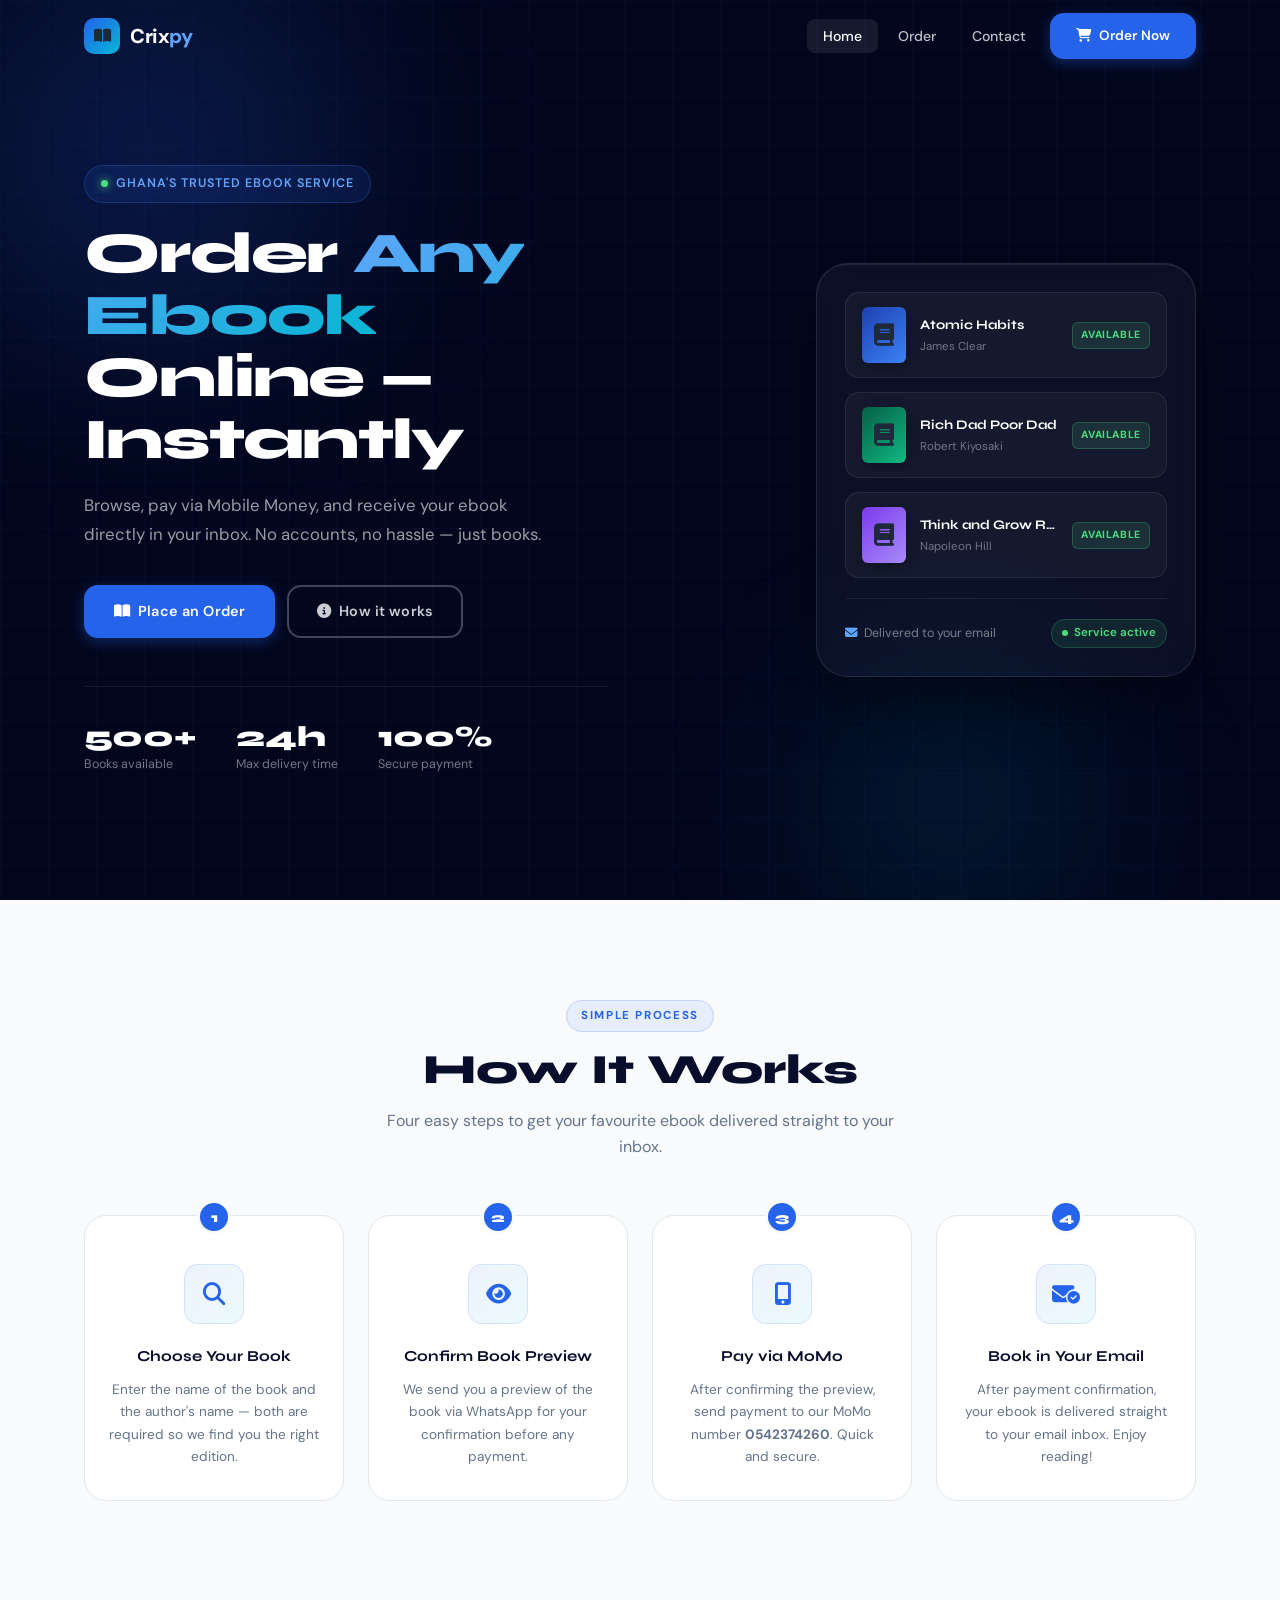
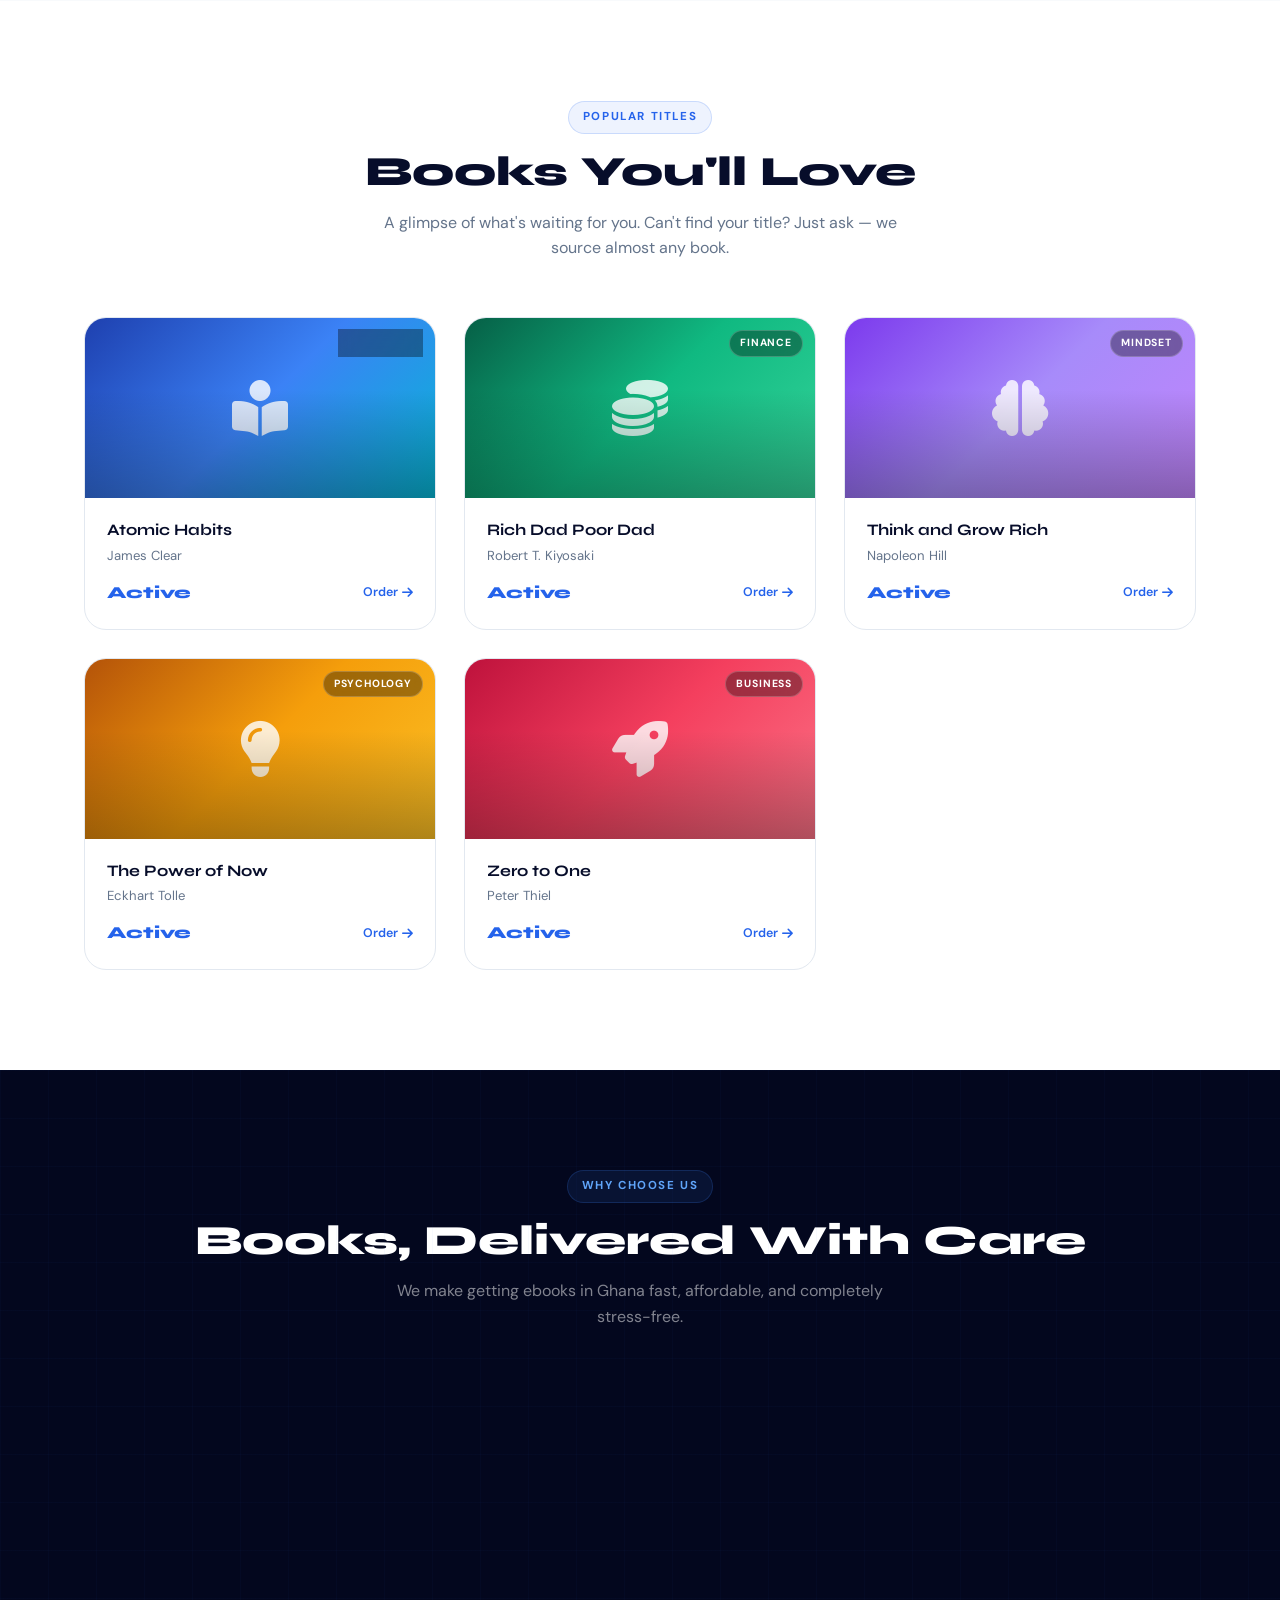
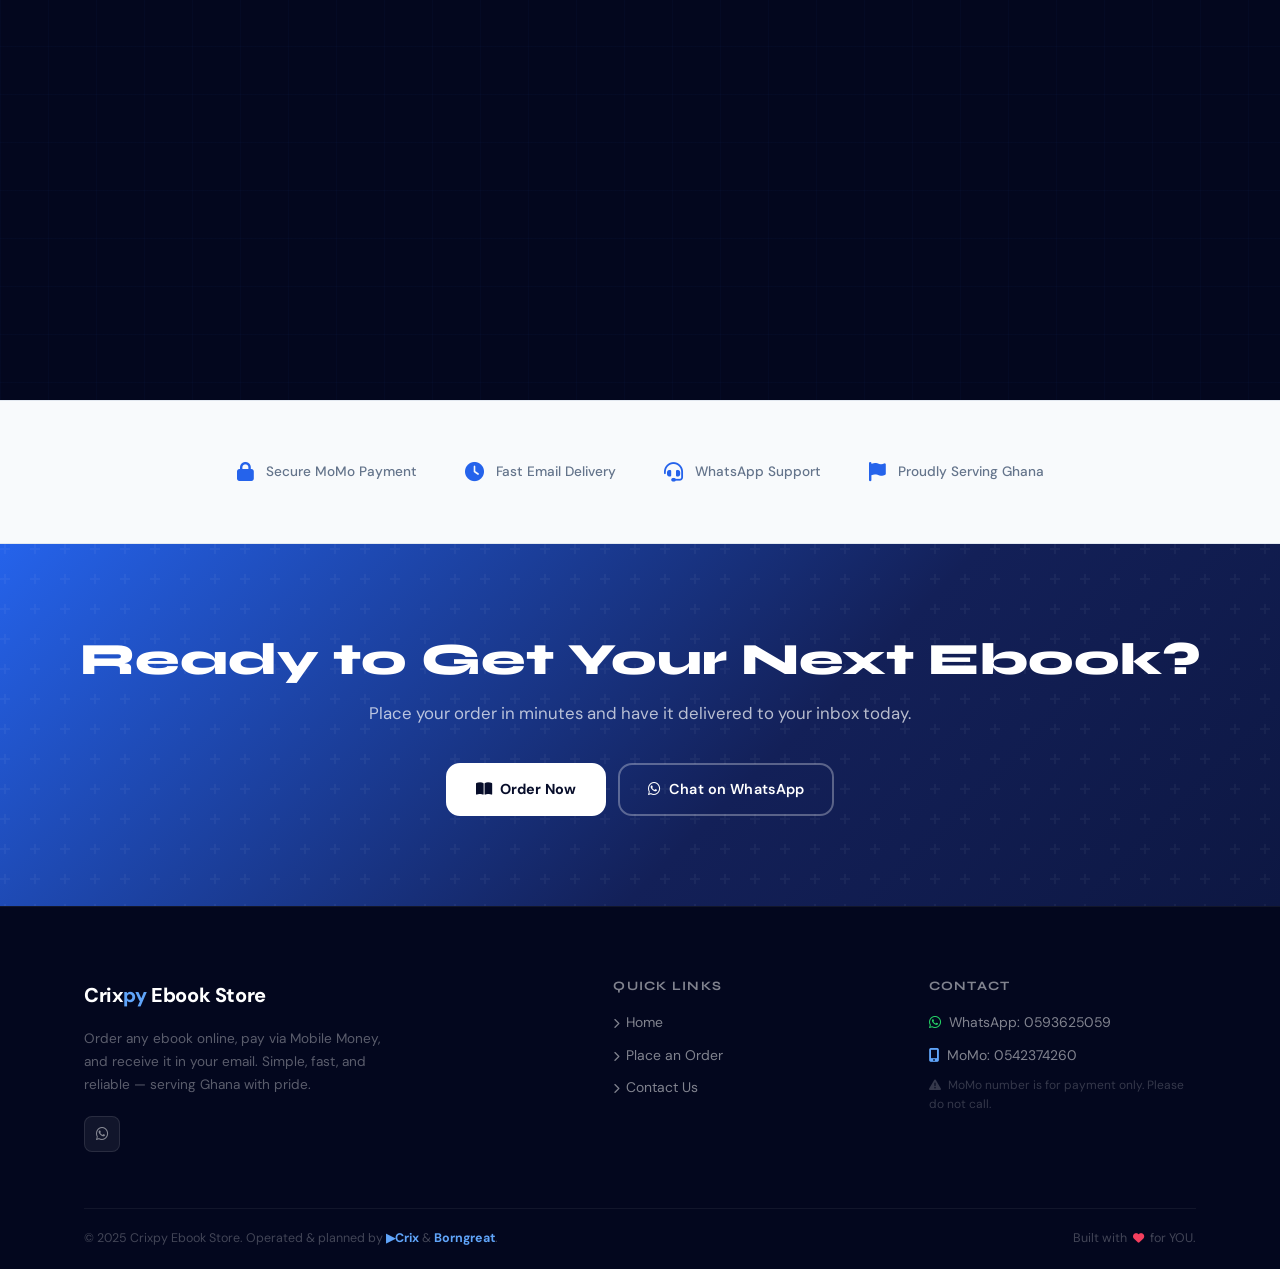
==== commit 4e3c9879: "Add files via upload" ====
--- a/index.html
+++ b/index.html
@@ -389,9 +389,9 @@
         </div>
       </div>
       <div class="footer-bottom">
-        <span>© 2025 Crixpy Ebook Store. Operated &amp; planned by <strong style="color:var(--blue-300);">Crix</strong> &amp; <strong style="color:var(--blue-300);">Borngreat</strong>.</span>
+        <span>© 2025 Crixpy Ebook Store. Operated &amp; planned by <strong style="color:var(--blue-300);">▶Crix</strong> &amp; <strong style="color:var(--blue-300);">Borngreat</strong>.</span>
         <span style="display:flex;align-items:center;gap:6px;">
-          Built with <i class="fa-solid fa-heart" style="color:#f43f5e;font-size:0.7rem;"></i> for Ghana
+          Built with <i class="fa-solid fa-heart" style="color:#f43f5e;font-size:0.7rem;"></i> for YOU.
         </span>
       </div>
     </div>
--- a/style.css
+++ b/style.css
@@ -860,22 +860,132 @@
 }
 
 @media (max-width: 768px) {
+  /* Navbar */
   .nav-links, .nav-cta { display: none; }
-  .hamburger { display: flex; }
-  .hero-inner { padding: 100px 24px 60px; }
+  .hamburger { display: flex; margin-left: auto; }
+  .nav-inner { padding: 0 16px; }
+
+  /* Hero */
+  .hero-inner { padding: 90px 16px 56px; gap: 40px; }
+  .hero-title { font-size: clamp(1.9rem, 7vw, 2.6rem); }
+  .hero-sub { font-size: 0.95rem; }
+  .hero-stats { gap: 20px; flex-wrap: wrap; }
+  .hero-stat-num { font-size: 1.5rem; }
+  .hero-card { padding: 20px; }
+  .hero-book-item { padding: 12px; }
+  .hero-book-cover { width: 38px; height: 48px; font-size: 1.1rem; }
+
+  /* Section spacing */
+  .how-it-works,
+  .featured-books,
+  .why-us { padding: 72px 0; }
+  .steps-grid,
+  .books-grid,
+  .features-grid { margin-top: 40px; }
+
+  /* Grids → single column */
   .steps-grid { grid-template-columns: 1fr; }
   .books-grid { grid-template-columns: 1fr; }
   .features-grid { grid-template-columns: 1fr; }
+
+  /* Forms */
   .form-row { grid-template-columns: 1fr; }
-  .footer-grid { grid-template-columns: 1fr; gap: 32px; }
-  .hero-stats { gap: 24px; }
-  .order-form-wrap, .contact-form-wrap { padding: 24px; }
-  .footer-bottom { justify-content: center; text-align: center; }
+  .order-form-wrap, .contact-form-wrap { padding: 24px 20px; }
+
+  /* Page header */
+  .page-header { padding: 100px 16px 48px; }
+  .page-header h1 { font-size: clamp(1.5rem, 6vw, 2rem); }
+
+  /* Order & Contact layout */
+  .order-section, .contact-section { padding: 48px 0 72px; }
+  .payment-sidebar { gap: 16px; }
+  .payment-card { padding: 22px 18px; }
+  .payment-number { font-size: 1.3rem; letter-spacing: 0.03em; }
+
+  /* Contact info */
+  .contact-form-wrap { padding: 24px 20px; }
+  .contact-info-card { padding: 22px 18px; }
+
+  /* CTA banner */
+  .cta-banner { padding: 64px 16px; }
+  .cta-sub { font-size: 0.95rem; }
+
+  /* Footer */
+  .footer { padding: 56px 0 0; }
+  .footer-grid { grid-template-columns: 1fr; gap: 28px; padding-bottom: 40px; }
+  .footer-bottom { justify-content: center; text-align: center; flex-direction: column; gap: 6px; }
+
+  /* FAQ grid → 1 col on tablet */
+  .faq-card { padding: 22px; }
+
+  /* Toast */
+  .toast { bottom: 16px; right: 16px; left: 16px; max-width: none; }
+
+  /* Container padding */
+  .container { padding: 0 16px; }
 }
 
 @media (max-width: 480px) {
-  .hero-actions { flex-direction: column; }
-  .btn { width: 100%; }
-  .cta-actions { flex-direction: column; align-items: center; }
-  .popup-box { padding: 32px 24px; }
-}
+  /* Navbar */
+  .nav-inner { height: 60px; }
+
+  /* Hero */
+  .hero-inner { padding: 80px 16px 48px; }
+  .hero-title { font-size: clamp(1.7rem, 8vw, 2.2rem); }
+  .hero-actions { flex-direction: column; gap: 10px; }
+  .hero-actions .btn { width: 100%; justify-content: center; }
+  .hero-stats { gap: 16px; }
+  .hero-visual { display: none; } /* hide decorative card on tiny screens */
+
+  /* Buttons — full-width in action groups only */
+  .cta-actions { flex-direction: column; align-items: stretch; }
+  .cta-actions .btn { width: 100%; justify-content: center; }
+
+  /* Forms */
+  .order-form-wrap, .contact-form-wrap { padding: 20px 16px; border-radius: var(--radius-md); }
+  .form-btn { font-size: 0.88rem; padding: 13px 16px; }
+  .form-group input, .form-group textarea, .form-group select { font-size: 16px; } /* prevent iOS zoom */
+
+  /* Order section */
+  .order-section, .contact-section { padding: 32px 0 56px; }
+  .payment-card { padding: 18px 16px; border-radius: var(--radius-md); }
+  .payment-number-box { padding: 18px 12px; }
+  .payment-number { font-size: 1.2rem; }
+
+  /* Page header */
+  .page-header { padding: 84px 16px 40px; }
+  .page-header h1 { font-size: 1.4rem; }
+  .page-header p { font-size: 0.88rem; }
+
+  /* Popup */
+  .popup-box { padding: 32px 20px; border-radius: var(--radius-lg); }
+  .popup-title { font-size: 1.25rem; }
+  .popup-text { font-size: 0.85rem; }
+  .popup-icon { width: 60px; height: 60px; font-size: 1.5rem; }
+
+  /* Step cards */
+  .step-card { padding: 28px 20px; }
+  .feature-card { padding: 24px 20px; }
+
+  /* Book cards */
+  .book-card-cover { height: 150px; }
+
+  /* Section titles */
+  .section-title { font-size: clamp(1.5rem, 6vw, 1.9rem); }
+  .section-sub { font-size: 0.88rem; }
+
+  /* FAQ grid */
+  .faq-card { padding: 18px 16px; }
+  .faq-question { font-size: 0.9rem; }
+
+  /* Footer */
+  .footer { padding: 48px 0 0; }
+  .footer-grid { gap: 24px; padding-bottom: 32px; }
+  .footer-brand p { font-size: 0.82rem; }
+
+  /* Trust strip */
+  .container > div[style*="gap:48px"] { gap: 20px !important; }
+
+  /* WhatsApp button */
+  .wa-btn { font-size: 0.85rem; padding: 12px 16px; }
+}
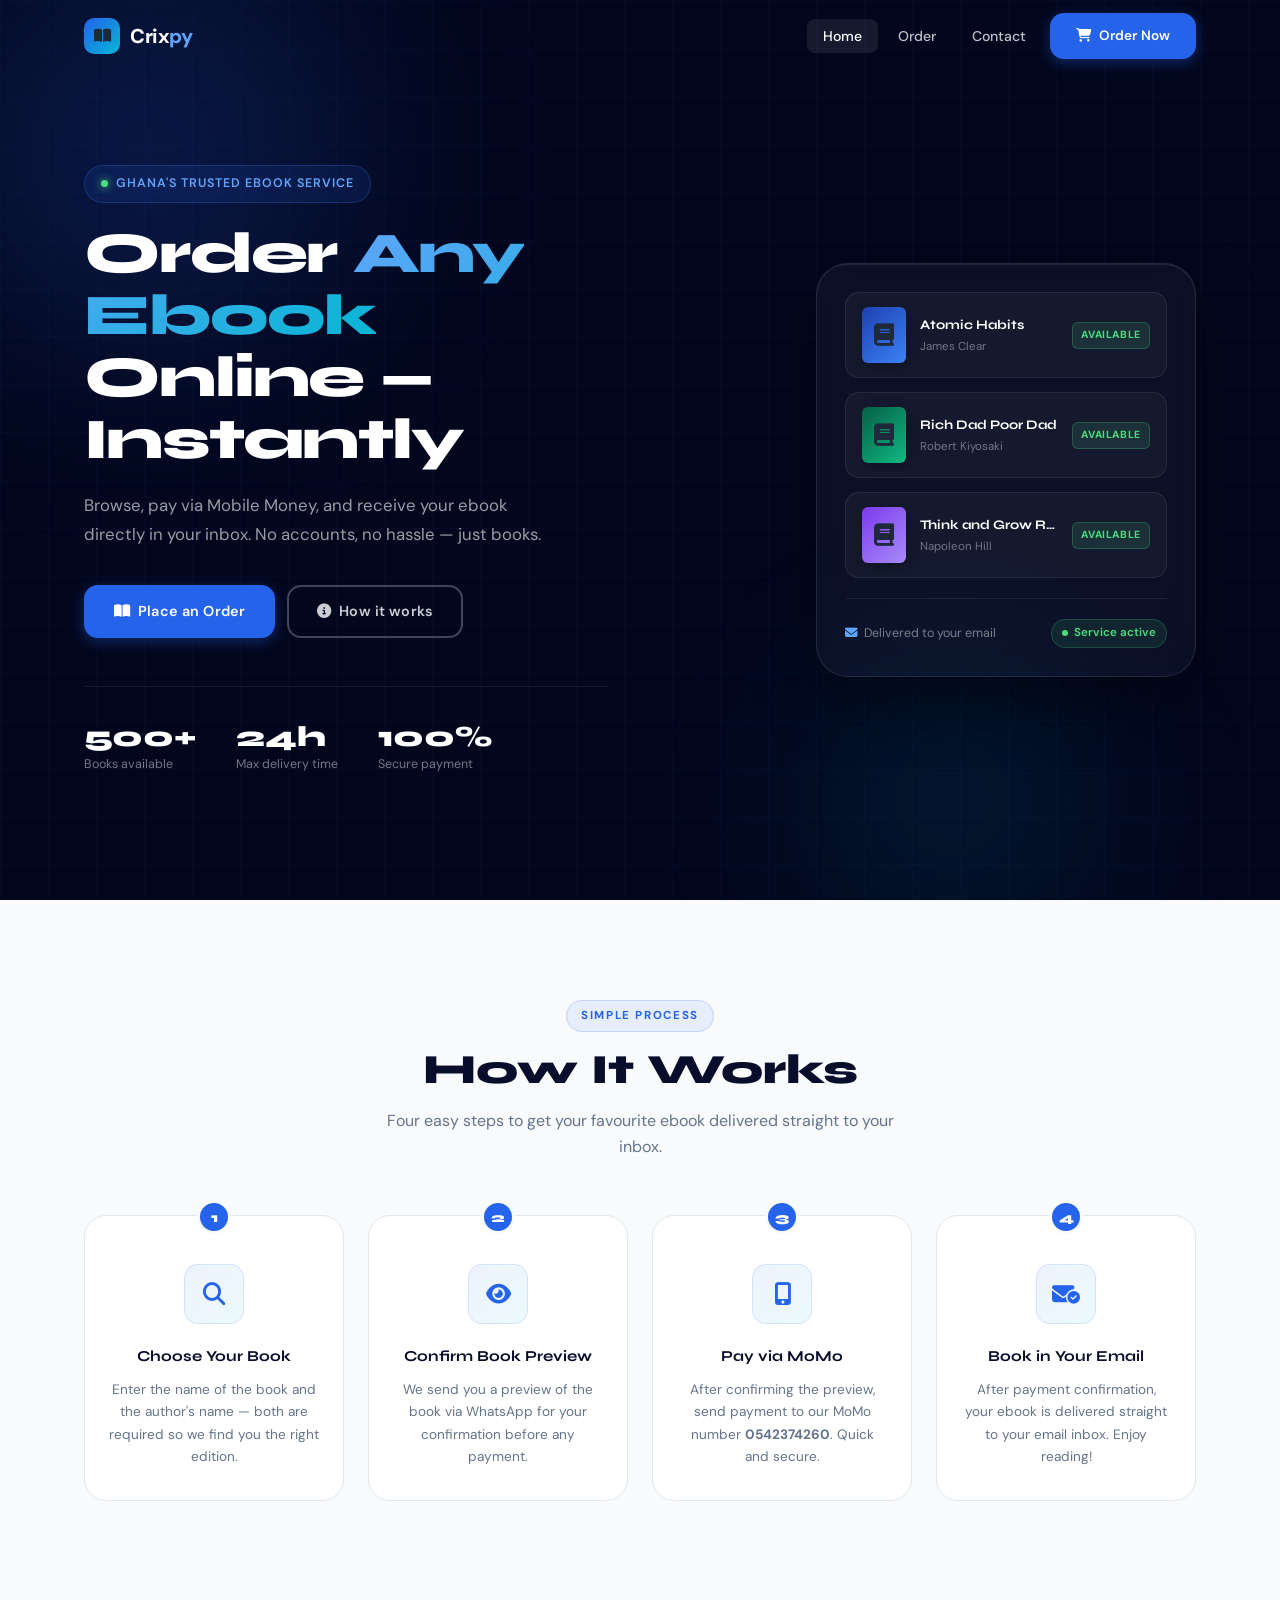
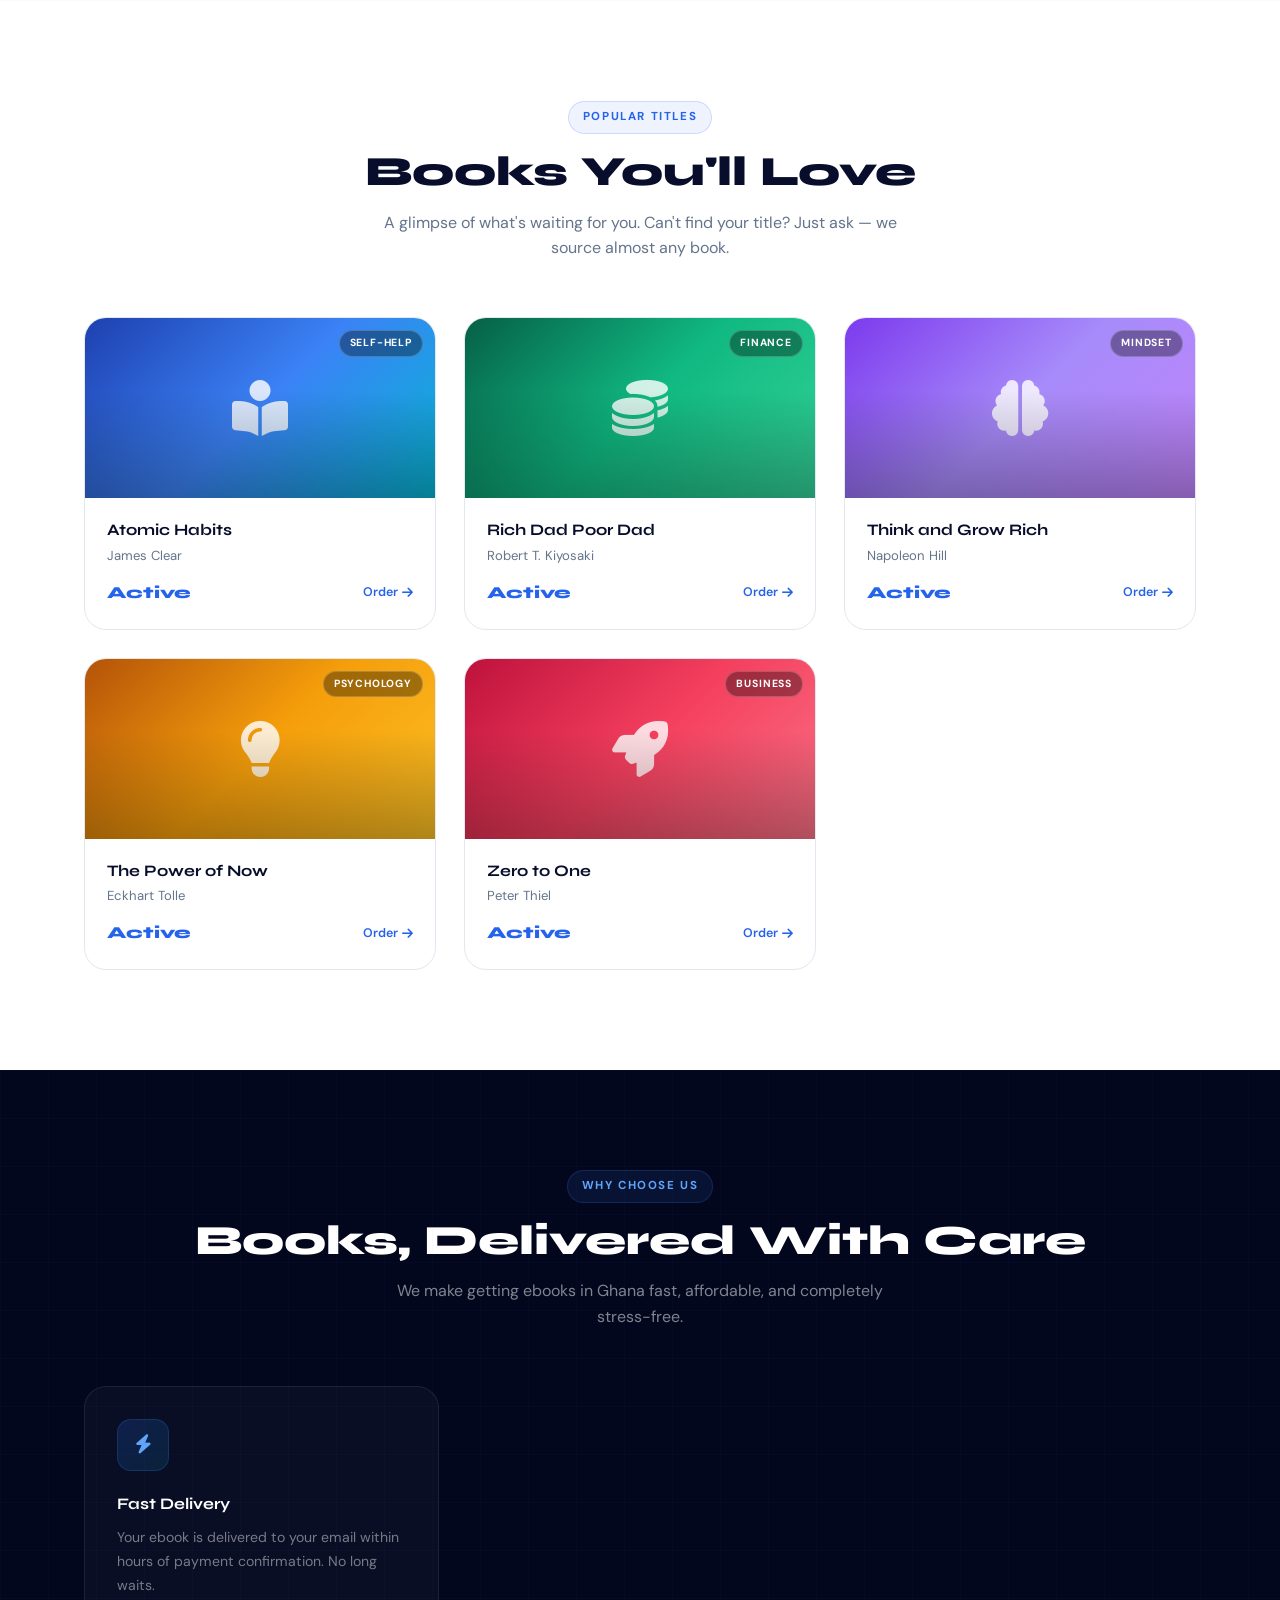
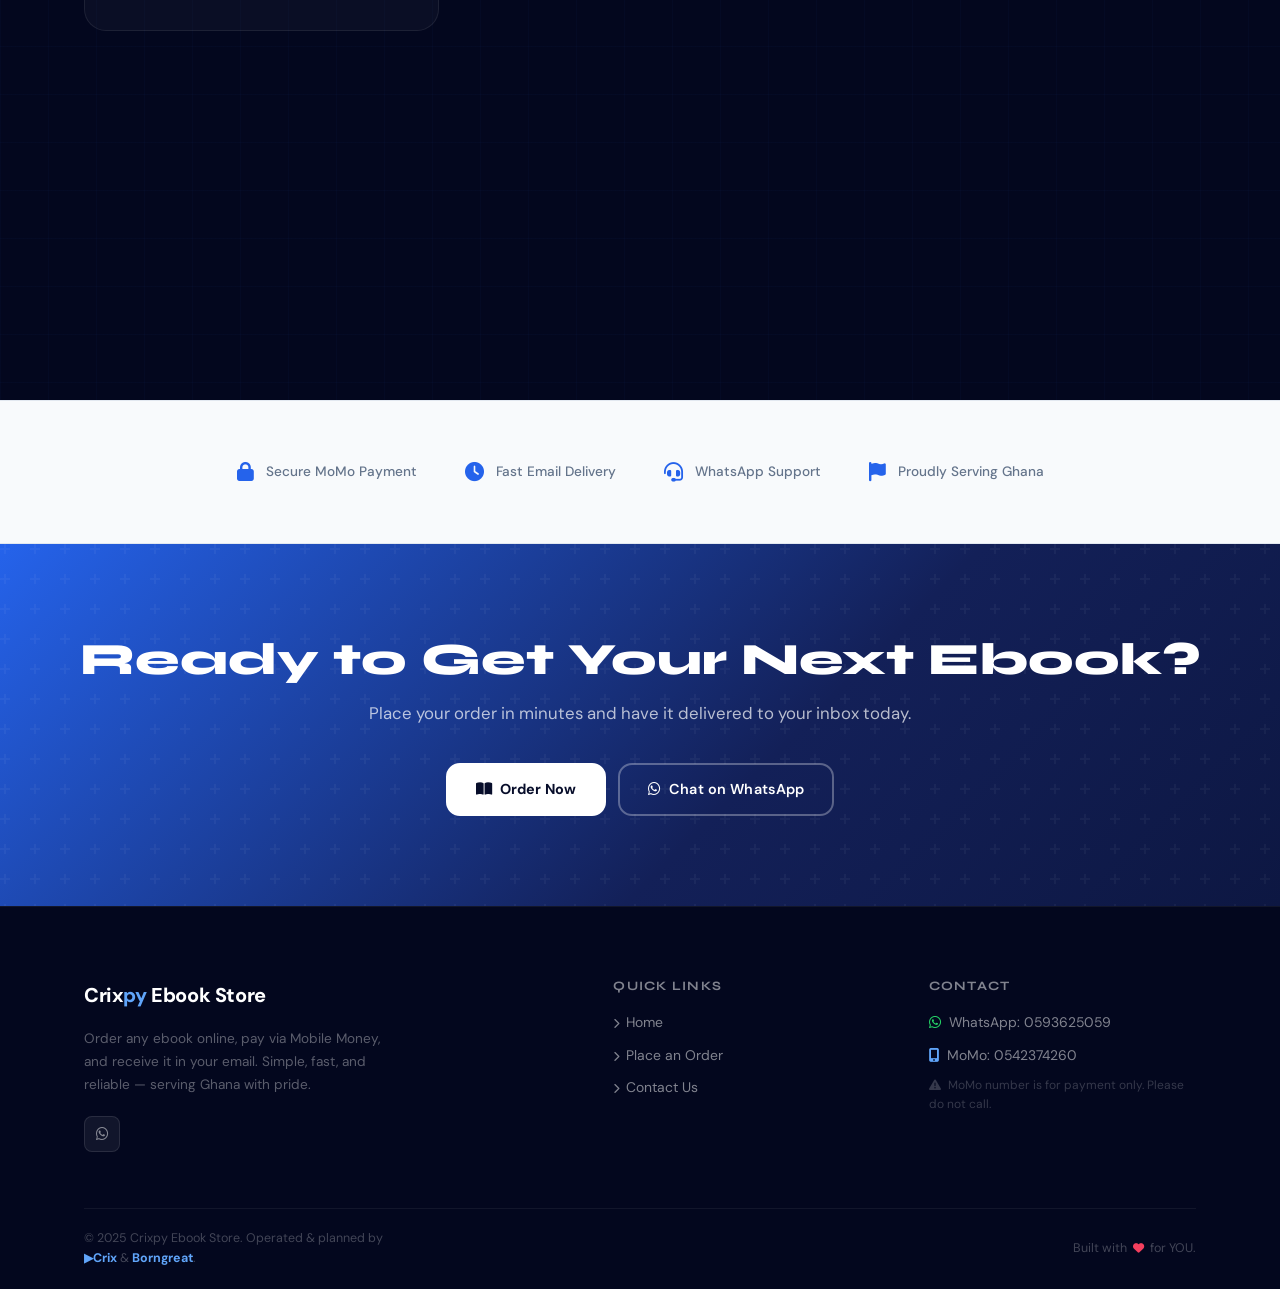
==== commit 53d5e629: "Add files via upload" ====
--- a/index.html
+++ b/index.html
@@ -389,7 +389,7 @@
         </div>
       </div>
       <div class="footer-bottom">
-        <span>© 2025 Crixpy Ebook Store. Operated &amp; planned by <strong style="color:var(--blue-300);">▶Crix</strong> &amp; <strong style="color:var(--blue-300);">Borngreat</strong>.</span>
+        <span>© 2025 Crixpy Ebook Store. Operated &amp; planned by<br><strong style="color:var(--blue-300);">▶Crix</strong> &amp; <strong style="color:var(--blue-300);">Borngreat</strong>.</span>
         <span style="display:flex;align-items:center;gap:6px;">
           Built with <i class="fa-solid fa-heart" style="color:#f43f5e;font-size:0.7rem;"></i> for YOU.
         </span>
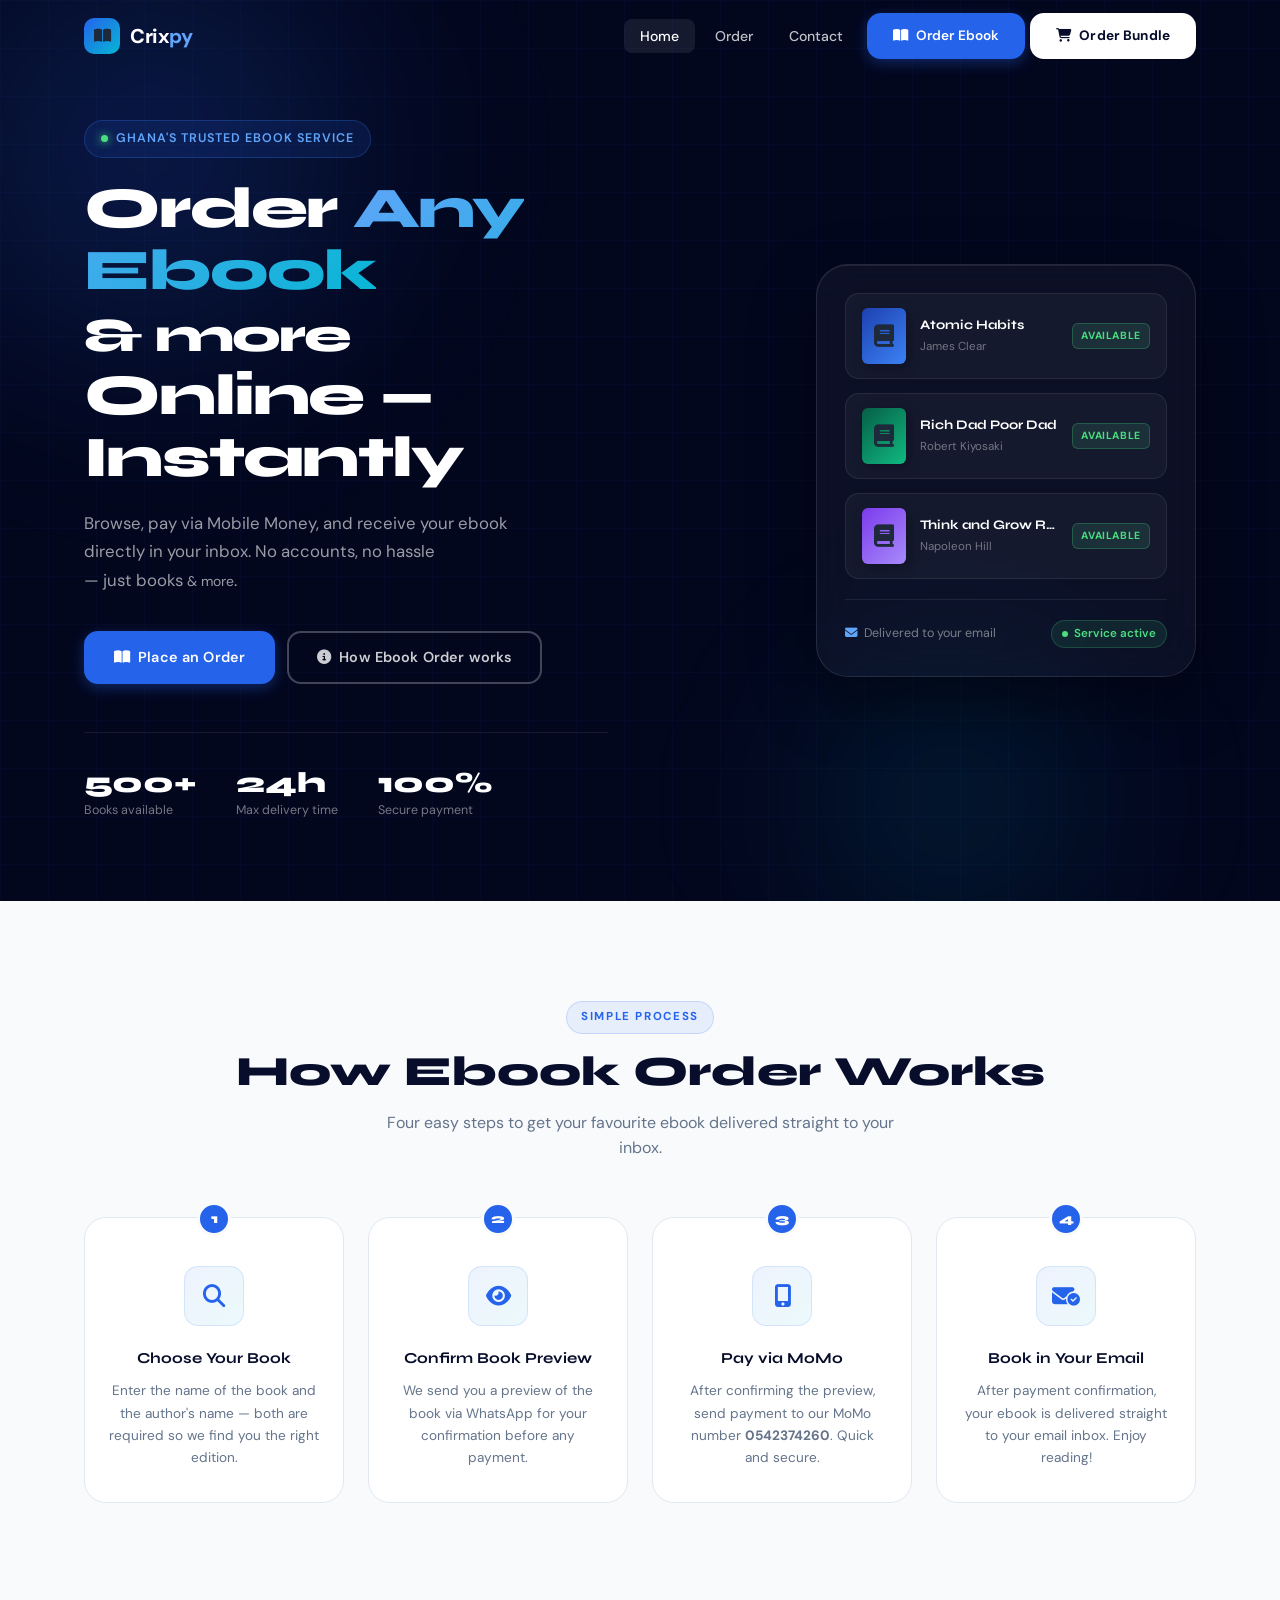
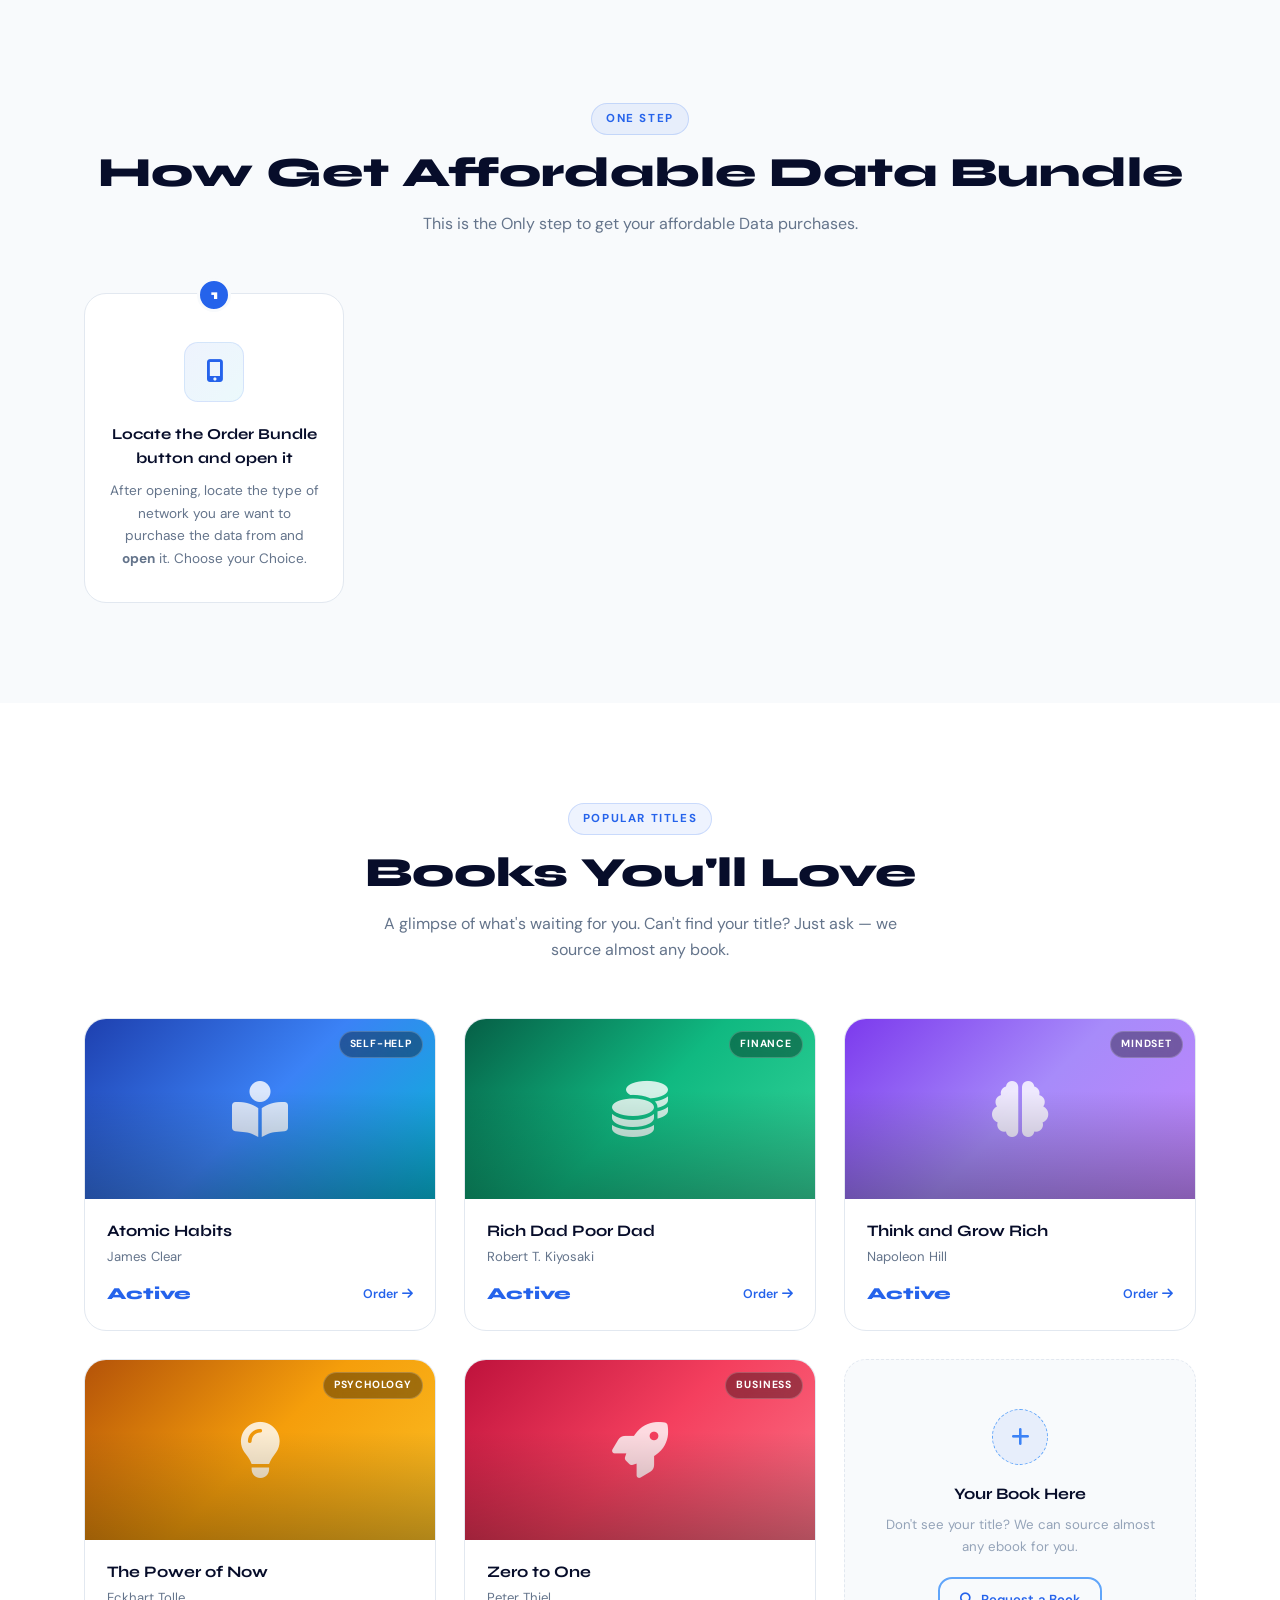
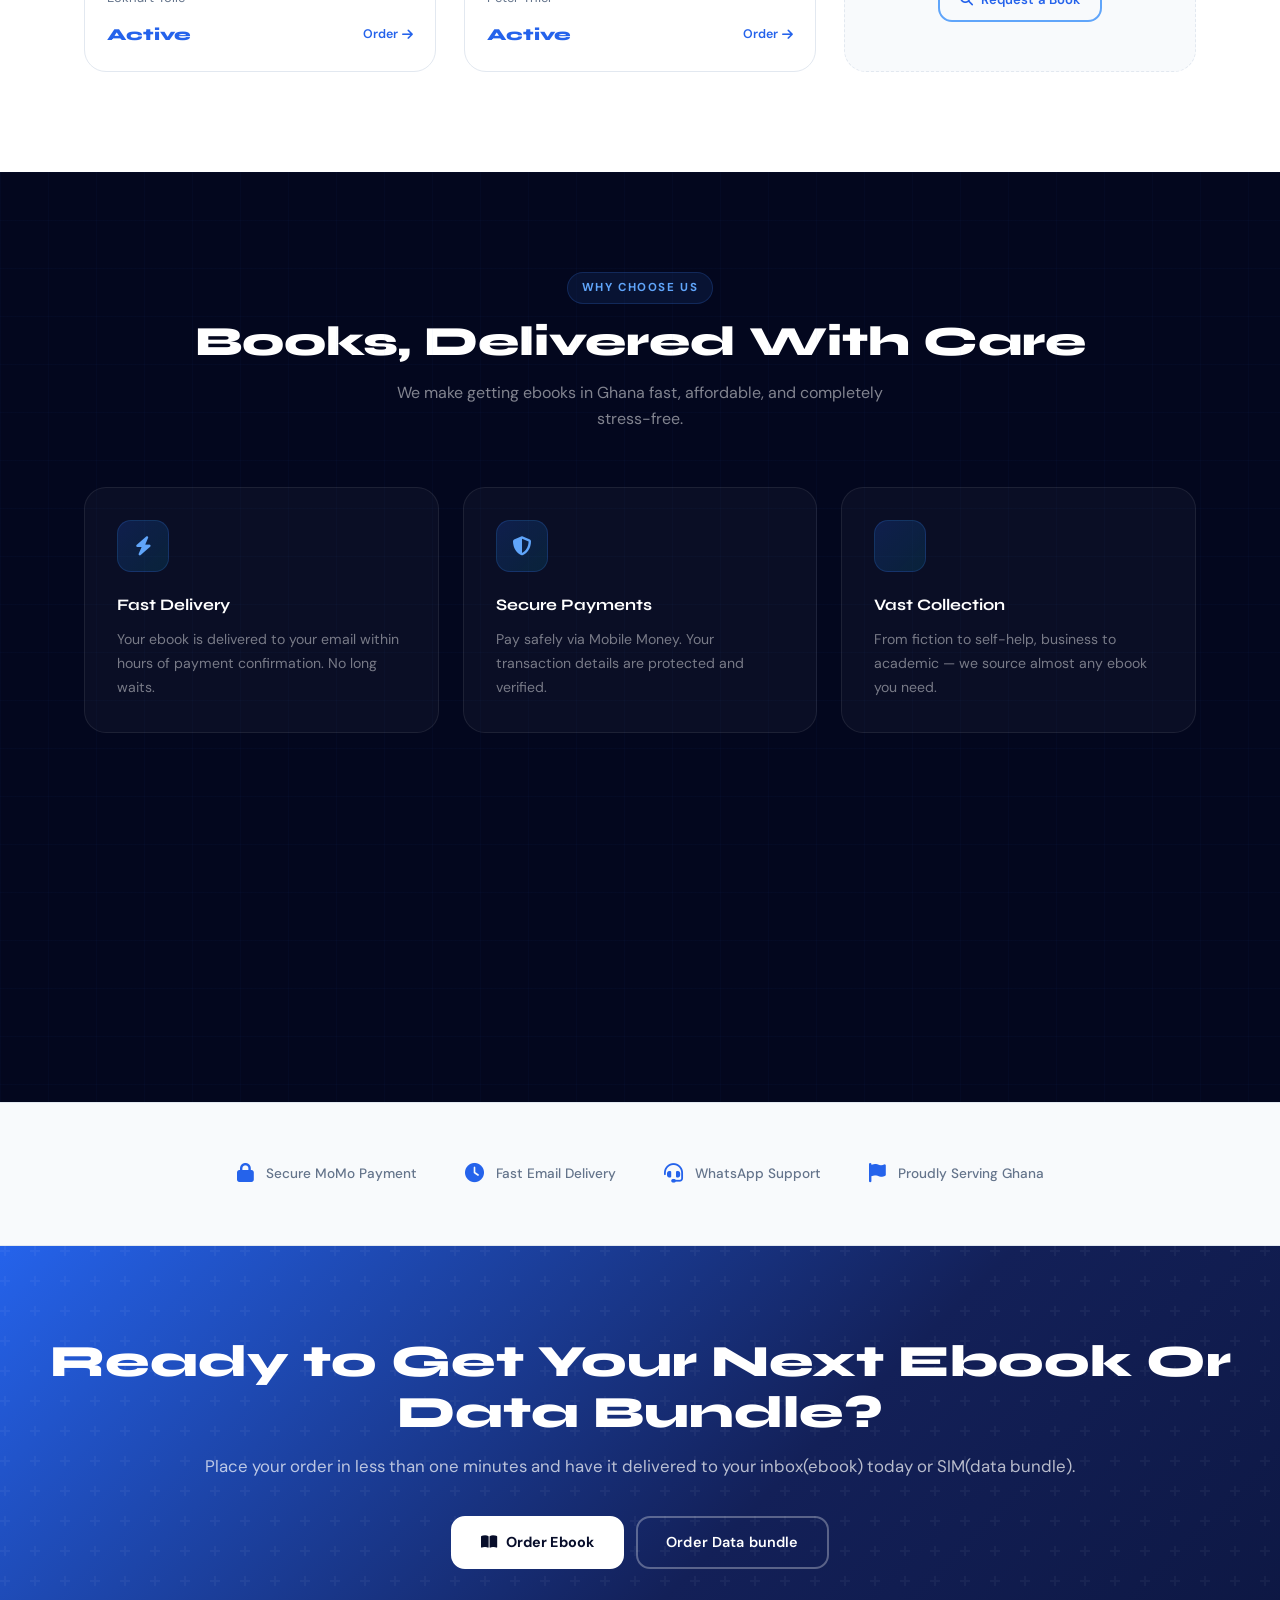
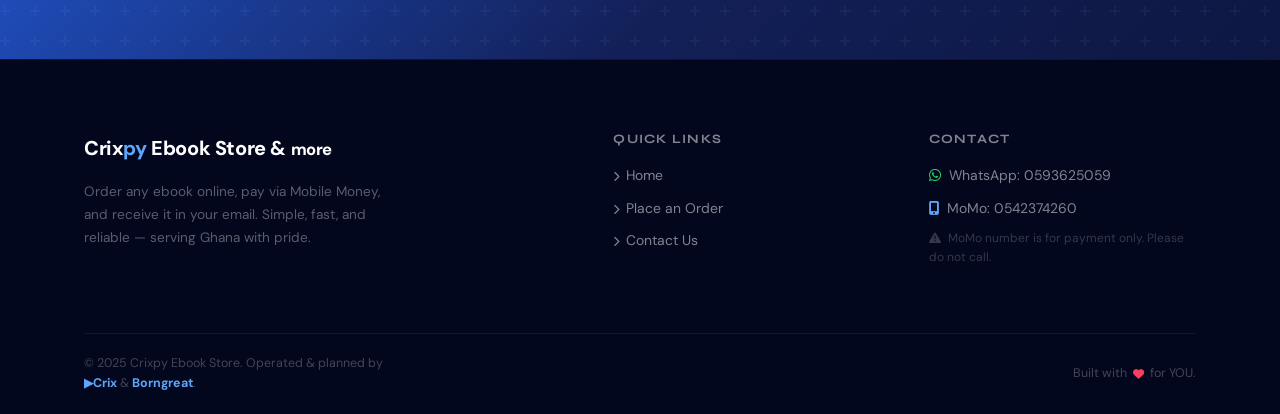
==== commit db27530c: "Add files via upload" ====
--- a/index.html
+++ b/index.html
@@ -24,7 +24,10 @@
         <li><a href="contact.html">Contact</a></li>
       </ul>
       <a href="order.html" class="btn btn-primary nav-cta" style="padding:10px 24px;font-size:0.85rem;">
-        <i class="fa-solid fa-cart-shopping"></i> Order Now
+        <i class="fa-solid fa-book-open"></i> Order Ebook
+      </a>
+      <a href="https://vendor.selldataghana.com/crixdatahub" class="btn btn-white nav-cta" style="padding:10px 24px;font-size:0.85rem;margin-left: 5px;">
+        <i class="fa-solid fa-cart-shopping"></i> Order Bundle
       </a>
       <button class="hamburger" id="hamburger" aria-label="Toggle Menu">
         <span></span><span></span><span></span>
@@ -38,7 +41,10 @@
     <a href="order.html"><i class="fa-solid fa-book-open"></i> Order</a>
     <a href="contact.html"><i class="fa-solid fa-envelope"></i> Contact</a>
     <a href="order.html" class="btn btn-primary" style="text-align:center;border-radius:8px;margin-top:8px;">
-      <i class="fa-solid fa-cart-shopping"></i> Order Now
+      <i class="fa-solid fa-book-open"></i> Order Ebook
+    </a>
+    <a href="https://vendor.selldataghana.com/crixdatahub" class="btn btn-primary" style="text-align:center;border-radius:8px;margin-top:8px;">
+      <i class="fa-solid fa-cart-shopping"></i> Order Bundle
     </a>
   </div>
 
@@ -56,17 +62,17 @@
           Ghana's trusted ebook service
         </div>
         <h1 class="hero-title">
-          Order <em>Any Ebook</em><br>Online — Instantly
+          Order <em>Any Ebook</em><br><small>& more</small> Online — Instantly
         </h1>
         <p class="hero-sub">
-          Browse, pay via Mobile Money, and receive your ebook directly in your inbox. No accounts, no hassle — just books.
+          Browse, pay via Mobile Money, and receive your ebook directly in your inbox. No accounts, no hassle<br> — just books <small>& more</small>.
         </p>
         <div class="hero-actions">
           <a href="order.html" class="btn btn-primary">
             <i class="fa-solid fa-book-open"></i> Place an Order
           </a>
           <a href="#how-it-works" class="btn btn-outline" style="color:rgba(255,255,255,0.8);border-color:rgba(255,255,255,0.25);">
-            <i class="fa-solid fa-circle-info"></i> How it works
+            <i class="fa-solid fa-circle-info"></i> How Ebook Order works
           </a>
         </div>
         <div class="hero-stats">
@@ -139,7 +145,7 @@
     <div class="container">
       <div class="text-center">
         <span class="section-label">Simple Process</span>
-        <h2 class="section-title">How It Works</h2>
+        <h2 class="section-title">How Ebook Order Works</h2>
         <p class="section-sub">Four easy steps to get your favourite ebook delivered straight to your inbox.</p>
       </div>
       <div class="steps-grid">
@@ -170,6 +176,25 @@
       </div>
     </div>
   </section>
+  
+  <!-- ============ How it Works(data)========= -->
+   <section class="how-it-works" id="how-it-works">
+    <div class="container">
+      <div class="text-center">
+        <span class="section-label">One Step</span>
+        <h2 class="section-title">How Get Affordable Data Bundle</h2>
+        <p class="section-sub">This is the Only step to get your affordable Data purchases.</p>
+      </div>
+      <div class="steps-grid">
+        <div class="step-card">
+          <div class="step-number">1</div>
+          <div class="step-icon"><i class="fa-solid fa-mobile-screen-button"></i></div>
+          <div class="step-title">Locate the Order Bundle button and open it</div>
+          <p class="step-desc">After opening, locate the type of network you are want to purchase the data from and <strong>open</strong> it. Choose your Choice.</p>
+        </div>
+      </div>
+    </div>
+   </section>
 
   <!-- ════════════ FEATURED BOOKS ════════════ -->
   <section class="featured-books">
@@ -346,14 +371,16 @@
   <!-- ════════════ CTA BANNER ════════════ -->
   <section class="cta-banner">
     <div class="cta-inner">
-      <h2 class="cta-title">Ready to Get Your Next Ebook?</h2>
-      <p class="cta-sub">Place your order in minutes and have it delivered to your inbox today.</p>
+      <h2 class="cta-title">Ready to Get Your Next Ebook Or Data Bundle?</h2>
+      <p class="cta-sub">Place your order in less than one minutes and have it delivered to your inbox(ebook) today or SIM(data bundle).</p>
       <div class="cta-actions">
         <a href="order.html" class="btn btn-white">
-          <i class="fa-solid fa-book-open"></i> Order Now
+          <i class="fa-solid fa-book-open"></i>
+          Order Ebook
         </a>
-        <a href="https://wa.me/233593625059" target="_blank" class="btn btn-outline" style="color:#fff;border-color:rgba(255,255,255,0.3);">
-          <i class="fa-brands fa-whatsapp"></i> Chat on WhatsApp
+        <a href="https://vendor.selldataghana.com/crixdatahub" target="_blank" class="btn btn-outline" style="color:#fff;border-color:rgba(255,255,255,0.3);">
+          <!-- <i class="fa-brands fa-whatsapp"></i> -->
+           Order Data bundle
         </a>
       </div>
     </div>
@@ -364,13 +391,13 @@
     <div class="container">
       <div class="footer-grid">
         <div class="footer-brand">
-          <span class="nav-logo-text">Crix<span style="color:var(--blue-300);">py</span> Ebook Store</span>
+          <span class="nav-logo-text">Crix<span style="color:var(--blue-300);">py</span> Ebook Store & <small>more</small></span>
           <p>Order any ebook online, pay via Mobile Money, and receive it in your email. Simple, fast, and reliable — serving Ghana with pride.</p>
-          <div style="display:flex;gap:12px;margin-top:20px;">
+          <!-- <div style="display:flex;gap:12px;margin-top:20px;">
             <a href="https://wa.me/233593625059" target="_blank" style="width:36px;height:36px;border-radius:8px;background:rgba(255,255,255,0.06);border:1px solid rgba(255,255,255,0.1);display:grid;place-items:center;color:rgba(255,255,255,0.5);font-size:0.9rem;transition:all 0.2s;" onmouseover="this.style.color='#25d366';this.style.borderColor='#25d366';" onmouseout="this.style.color='rgba(255,255,255,0.5)';this.style.borderColor='rgba(255,255,255,0.1)';">
               <i class="fa-brands fa-whatsapp"></i>
             </a>
-          </div>
+          </div> -->
         </div>
         <div class="footer-col">
           <h4>Quick Links</h4>
@@ -380,7 +407,9 @@
         </div>
         <div class="footer-col">
           <h4>Contact</h4>
-          <p><i class="fa-brands fa-whatsapp" style="color:var(--wa-green);margin-right:8px;"></i>WhatsApp: 0593625059</p>
+          <p>
+            <a href="https://wa.me/233593625059" target="_blank">
+            <i class="fa-brands fa-whatsapp" style="color:var(--wa-green);margin-right:8px;"></i>WhatsApp: 0593625059</a></p>
           <p><i class="fa-solid fa-mobile-screen-button" style="color:var(--blue-300);margin-right:8px;"></i>MoMo: 0542374260</p>
           <p style="font-size:0.75rem;color:rgba(255,255,255,0.2);margin-top:6px;">
             <i class="fa-solid fa-triangle-exclamation" style="margin-right:4px;"></i>
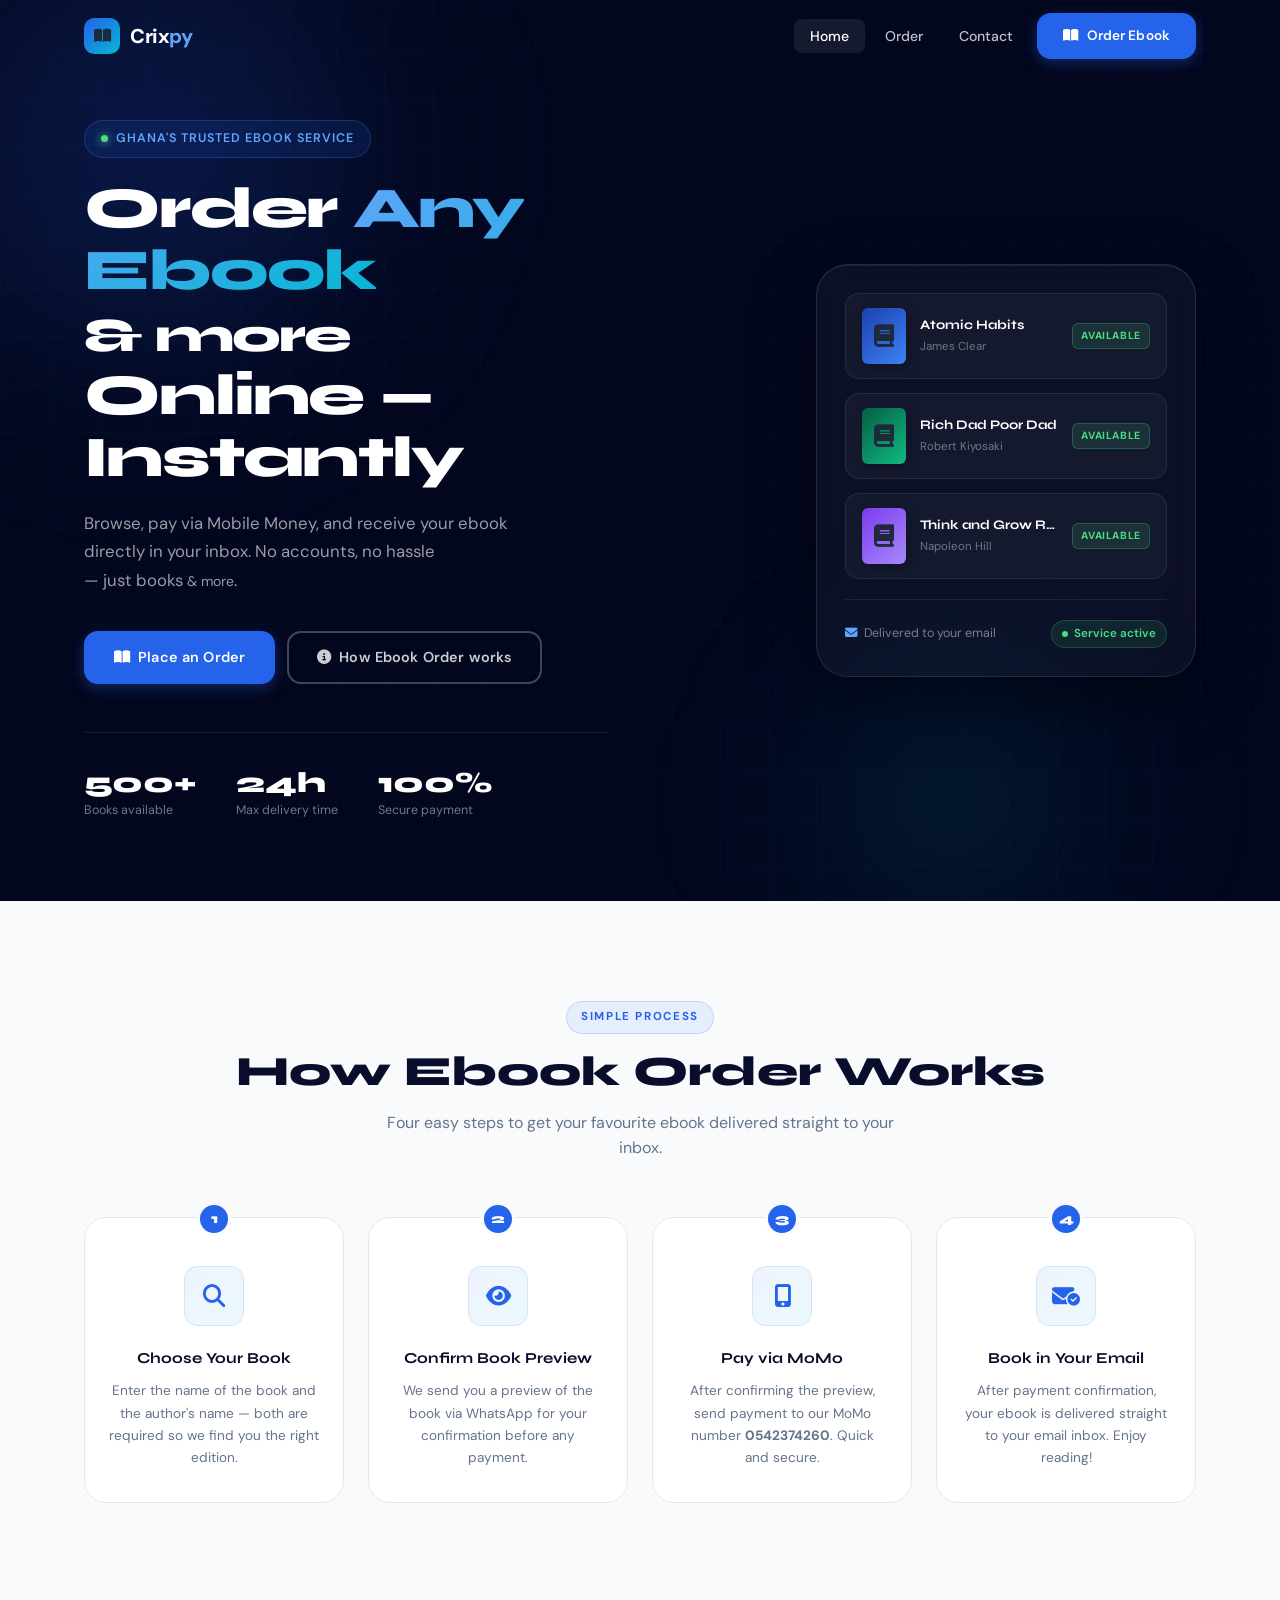
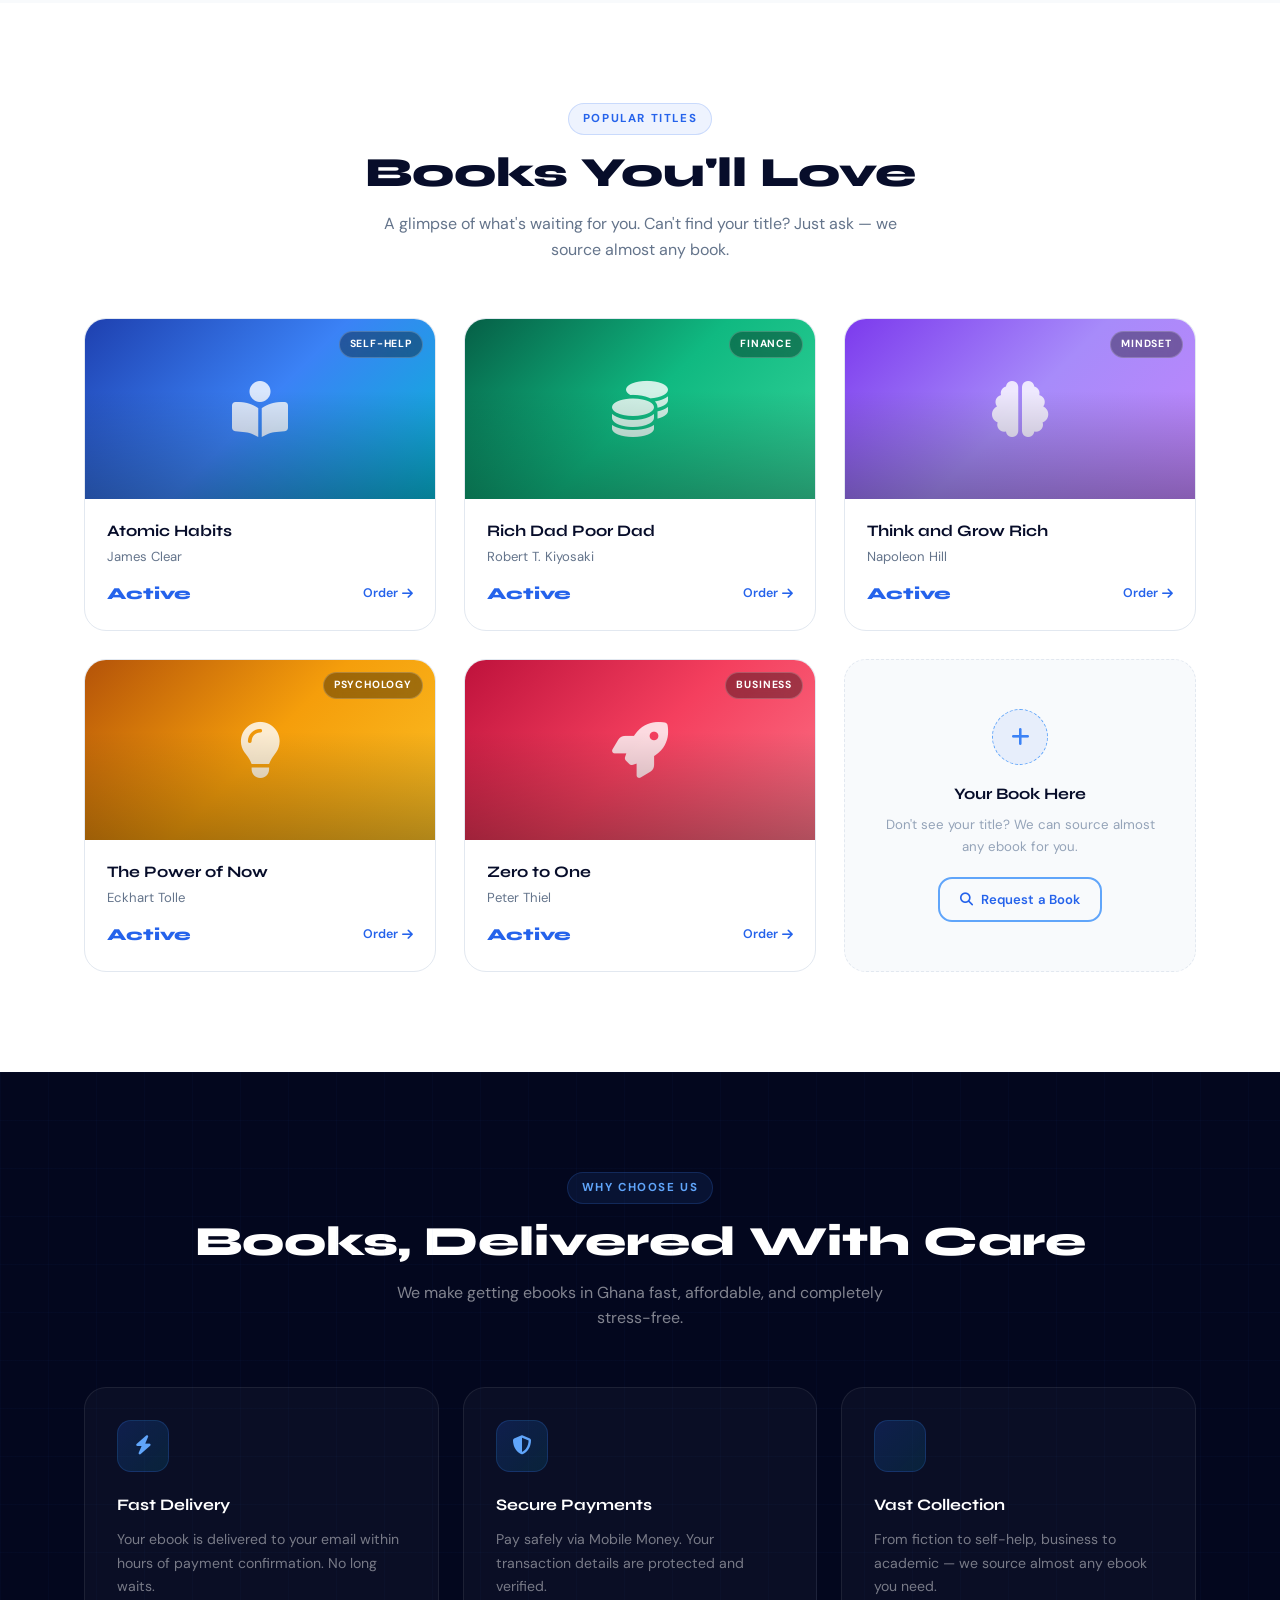
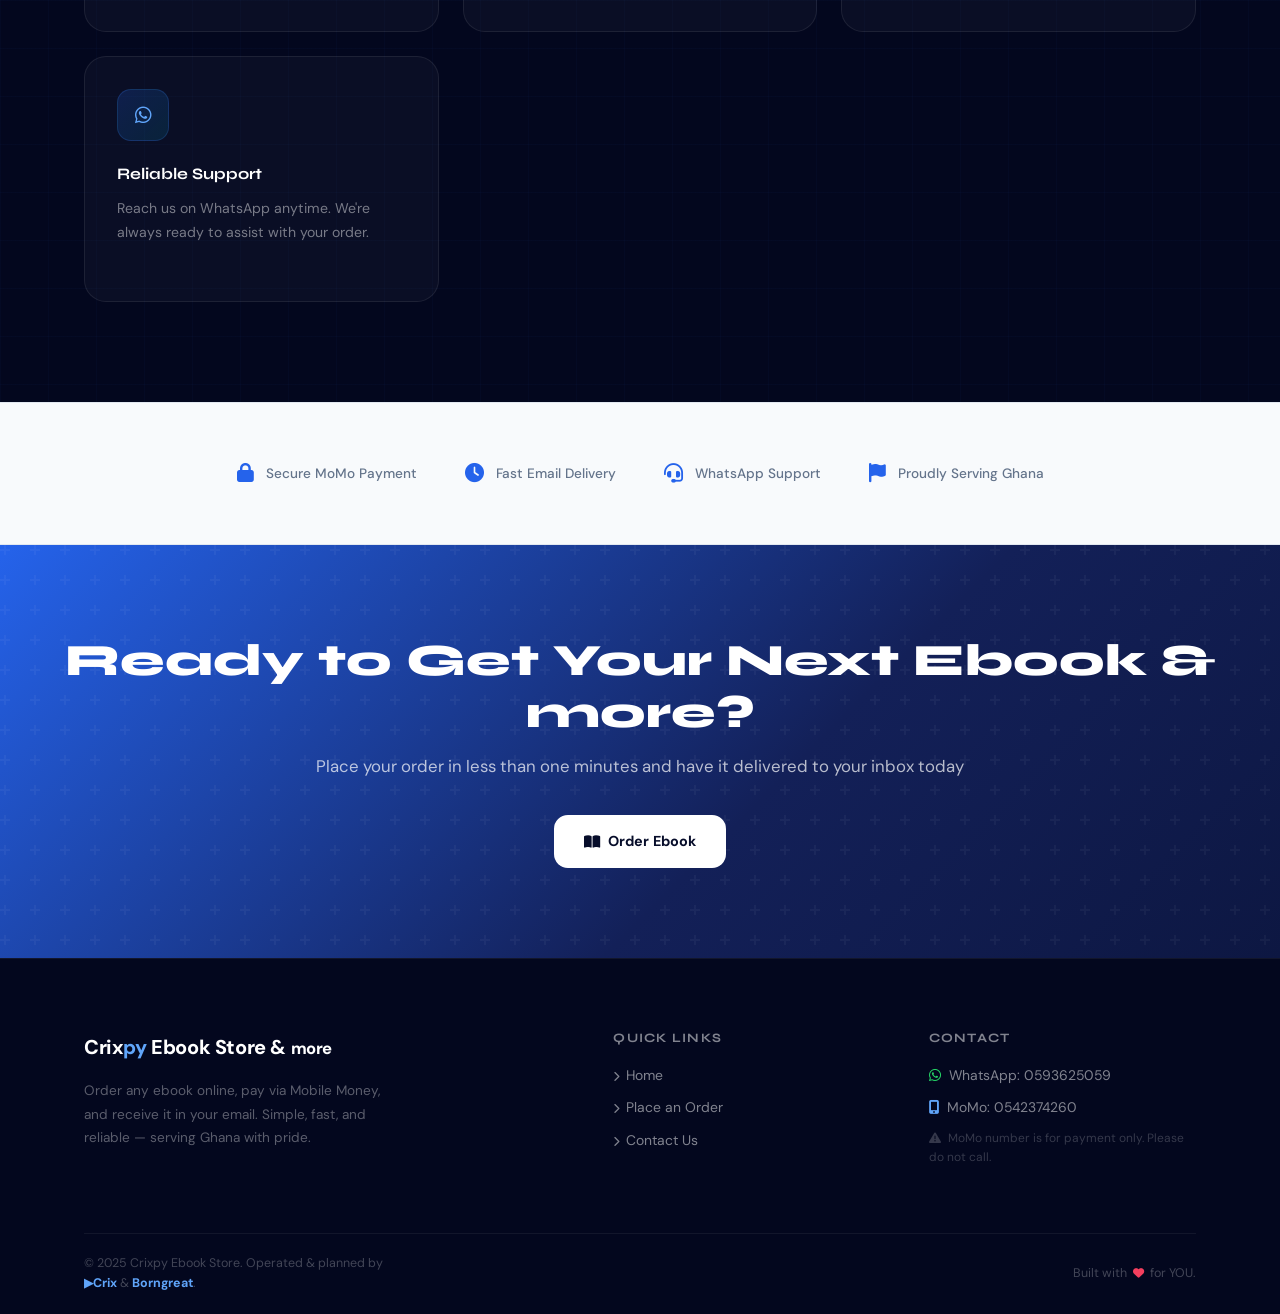
==== commit 34d74fa4: "Add files via upload" ====
--- a/index.html
+++ b/index.html
@@ -26,9 +26,9 @@
       <a href="order.html" class="btn btn-primary nav-cta" style="padding:10px 24px;font-size:0.85rem;">
         <i class="fa-solid fa-book-open"></i> Order Ebook
       </a>
-      <a href="https://vendor.selldataghana.com/crixdatahub" class="btn btn-white nav-cta" style="padding:10px 24px;font-size:0.85rem;margin-left: 5px;">
+      <!-- <a href="https://vendor.selldataghana.com/crixdatahub" class="btn btn-white nav-cta" style="padding:10px 24px;font-size:0.85rem;margin-left: 5px;">
         <i class="fa-solid fa-cart-shopping"></i> Order Bundle
-      </a>
+      </a> -->
       <button class="hamburger" id="hamburger" aria-label="Toggle Menu">
         <span></span><span></span><span></span>
       </button>
@@ -43,9 +43,9 @@
     <a href="order.html" class="btn btn-primary" style="text-align:center;border-radius:8px;margin-top:8px;">
       <i class="fa-solid fa-book-open"></i> Order Ebook
     </a>
-    <a href="https://vendor.selldataghana.com/crixdatahub" class="btn btn-primary" style="text-align:center;border-radius:8px;margin-top:8px;">
+    <!-- <a href="https://vendor.selldataghana.com/crixdatahub" class="btn btn-primary" style="text-align:center;border-radius:8px;margin-top:8px;">
       <i class="fa-solid fa-cart-shopping"></i> Order Bundle
-    </a>
+    </a> -->
   </div>
 
   <!-- ════════════ HERO ════════════ -->
@@ -178,7 +178,7 @@
   </section>
   
   <!-- ============ How it Works(data)========= -->
-   <section class="how-it-works" id="how-it-works">
+   <!-- <section class="how-it-works" id="how-it-works">
     <div class="container">
       <div class="text-center">
         <span class="section-label">One Step</span>
@@ -194,7 +194,7 @@
         </div>
       </div>
     </div>
-   </section>
+   </section> -->
 
   <!-- ════════════ FEATURED BOOKS ════════════ -->
   <section class="featured-books">
@@ -333,7 +333,7 @@
         <div class="feature-card">
           <div class="feature-icon"><i class="fa-solid fa-tag"></i></div>
           <div class="feature-title">Affordable Prices</div>
-          <p class="feature-desc">Just GHS 5.00 per ebook — fair, competitive pricing so everyone can access quality books.</p>
+          <p class="feature-desc">Just something small per ebook — fair, competitive pricing so everyone can access quality books.</p>
         </div>
         <div class="feature-card">
           <div class="feature-icon"><i class="fa-solid fa-user-slash"></i></div>
@@ -371,17 +371,17 @@
   <!-- ════════════ CTA BANNER ════════════ -->
   <section class="cta-banner">
     <div class="cta-inner">
-      <h2 class="cta-title">Ready to Get Your Next Ebook Or Data Bundle?</h2>
-      <p class="cta-sub">Place your order in less than one minutes and have it delivered to your inbox(ebook) today or SIM(data bundle).</p>
+      <h2 class="cta-title">Ready to Get Your Next Ebook <!--Or Data Bundle--> & more?</h2>
+      <p class="cta-sub">Place your order in less than one minutes and have it delivered to your inbox<!--(ebook)--> today <!--or SIM(data bundle).--></p>
       <div class="cta-actions">
         <a href="order.html" class="btn btn-white">
           <i class="fa-solid fa-book-open"></i>
           Order Ebook
         </a>
-        <a href="https://vendor.selldataghana.com/crixdatahub" target="_blank" class="btn btn-outline" style="color:#fff;border-color:rgba(255,255,255,0.3);">
-          <!-- <i class="fa-brands fa-whatsapp"></i> -->
+        <!-- <a href="https://vendor.selldataghana.com/crixdatahub" target="_blank" class="btn btn-outline" style="color:#fff;border-color:rgba(255,255,255,0.3);">
+          <i class="fa-brands fa-whatsapp"></i>
            Order Data bundle
-        </a>
+        </a> -->
       </div>
     </div>
   </section>
